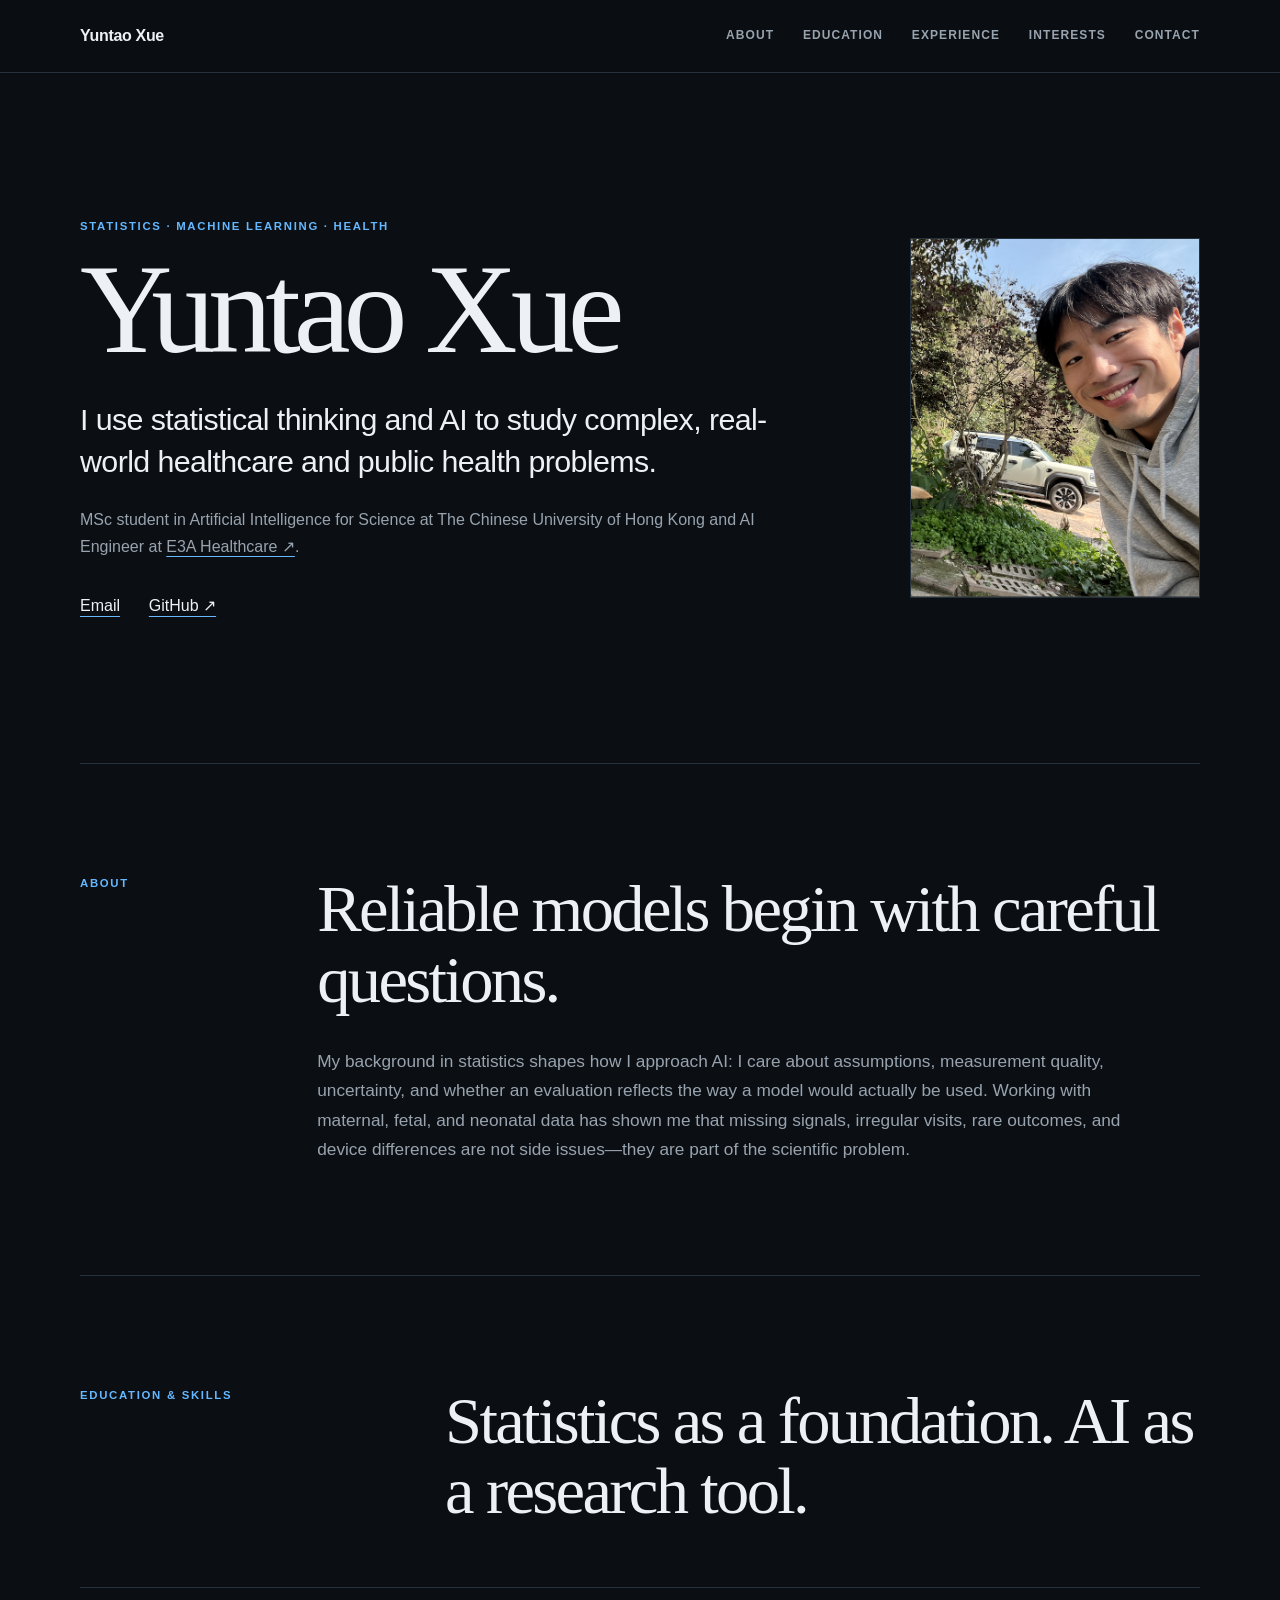
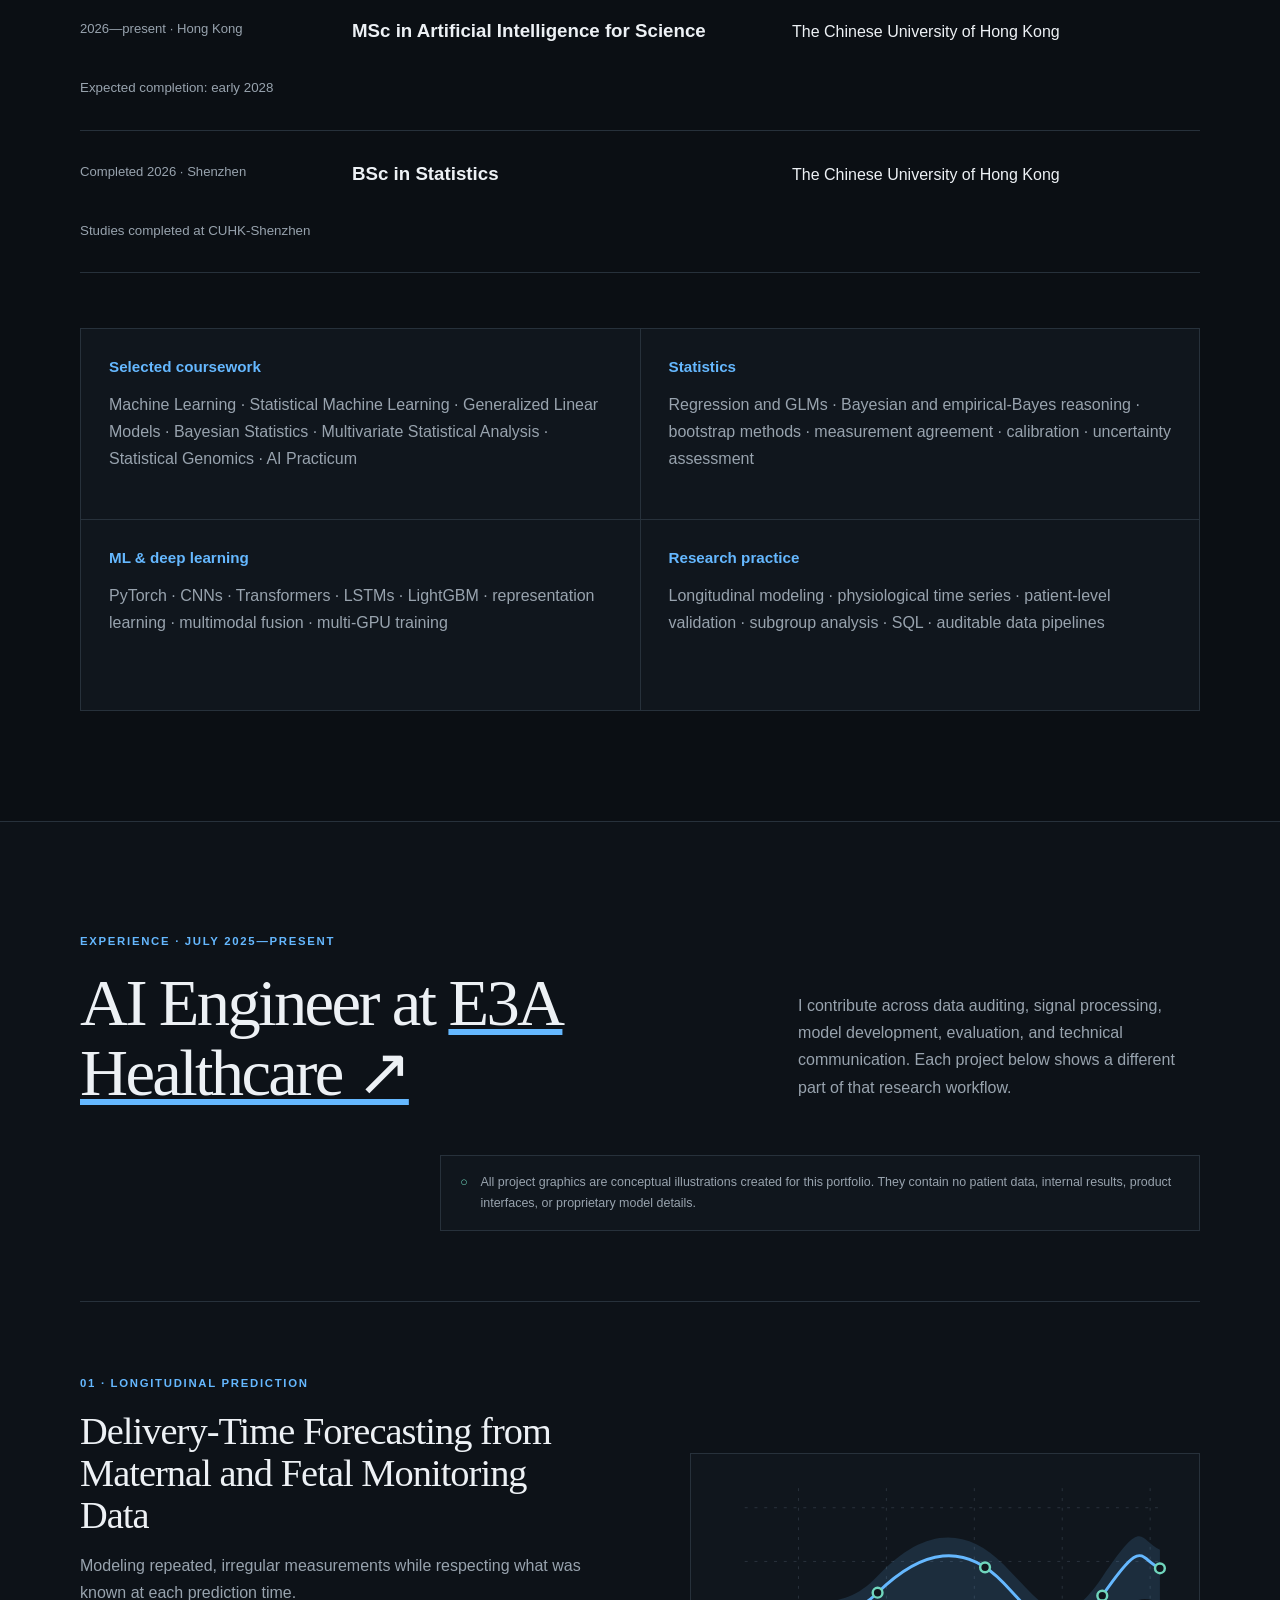
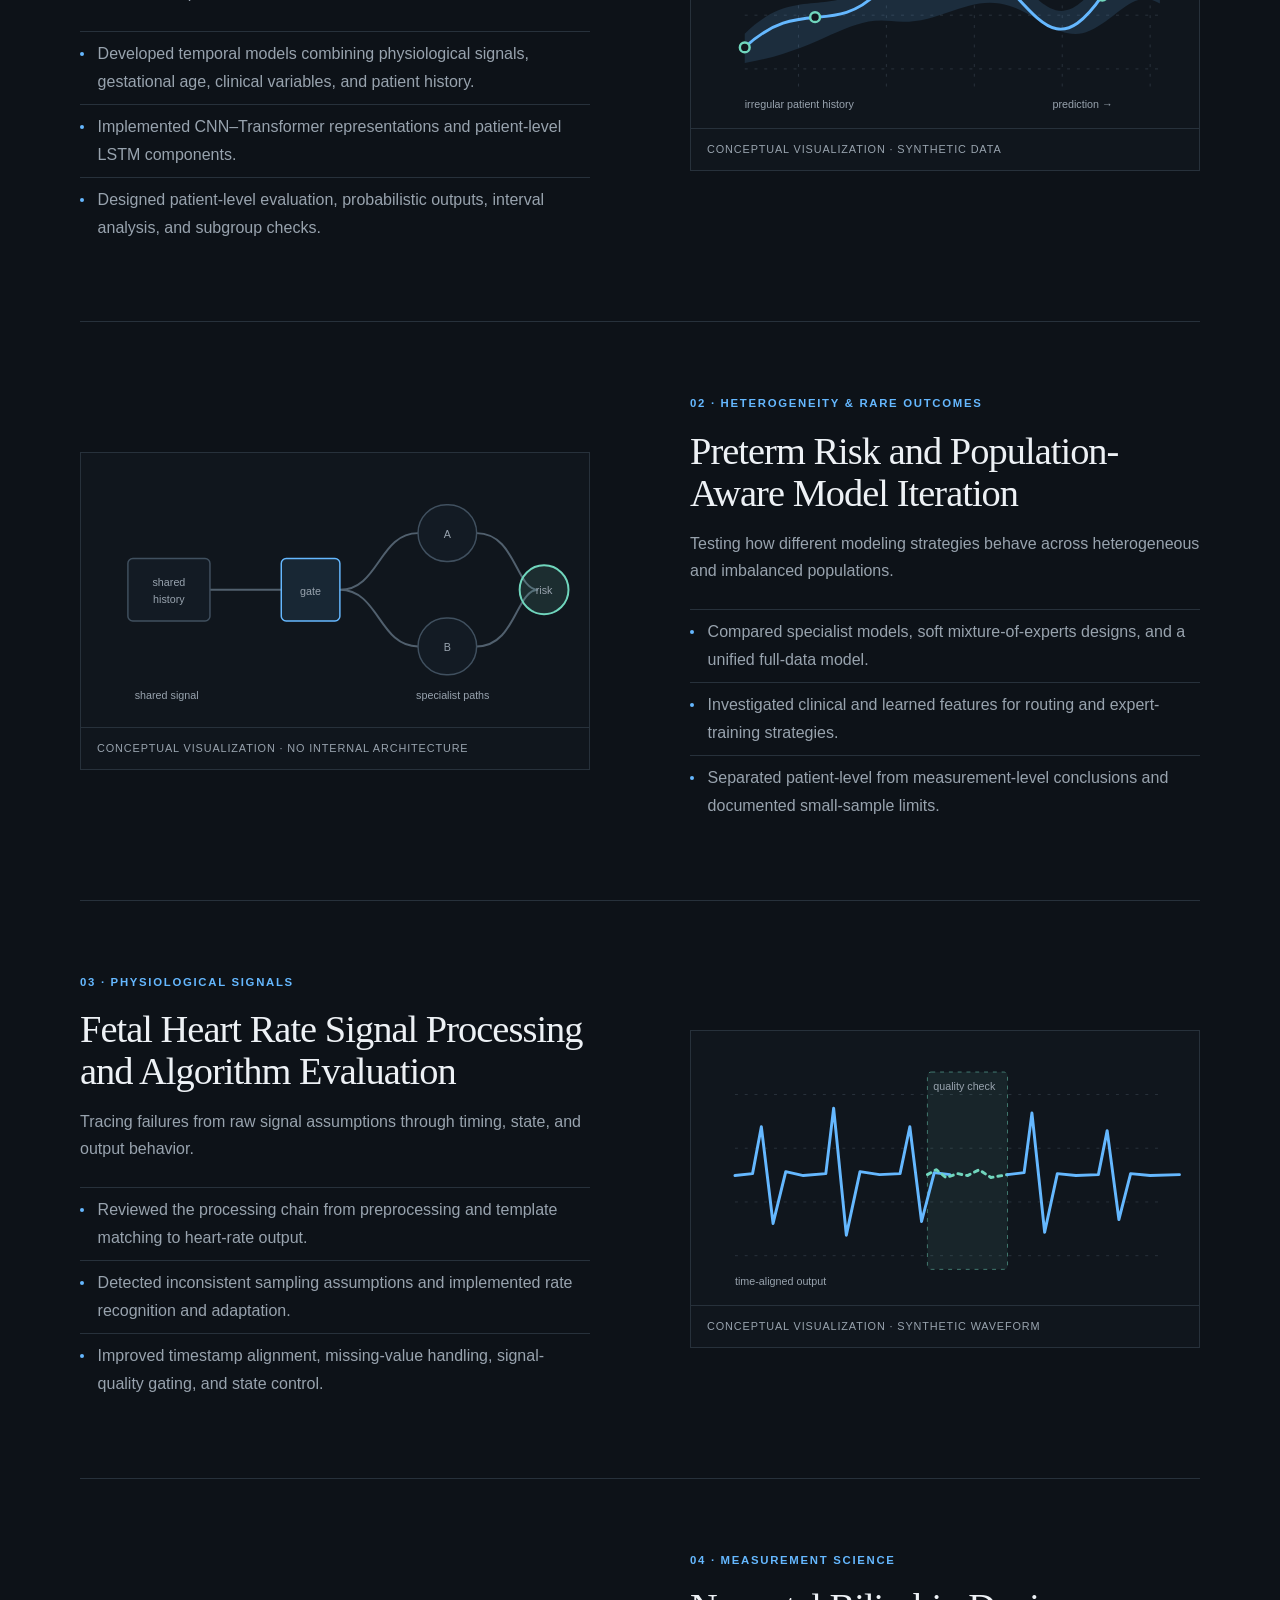
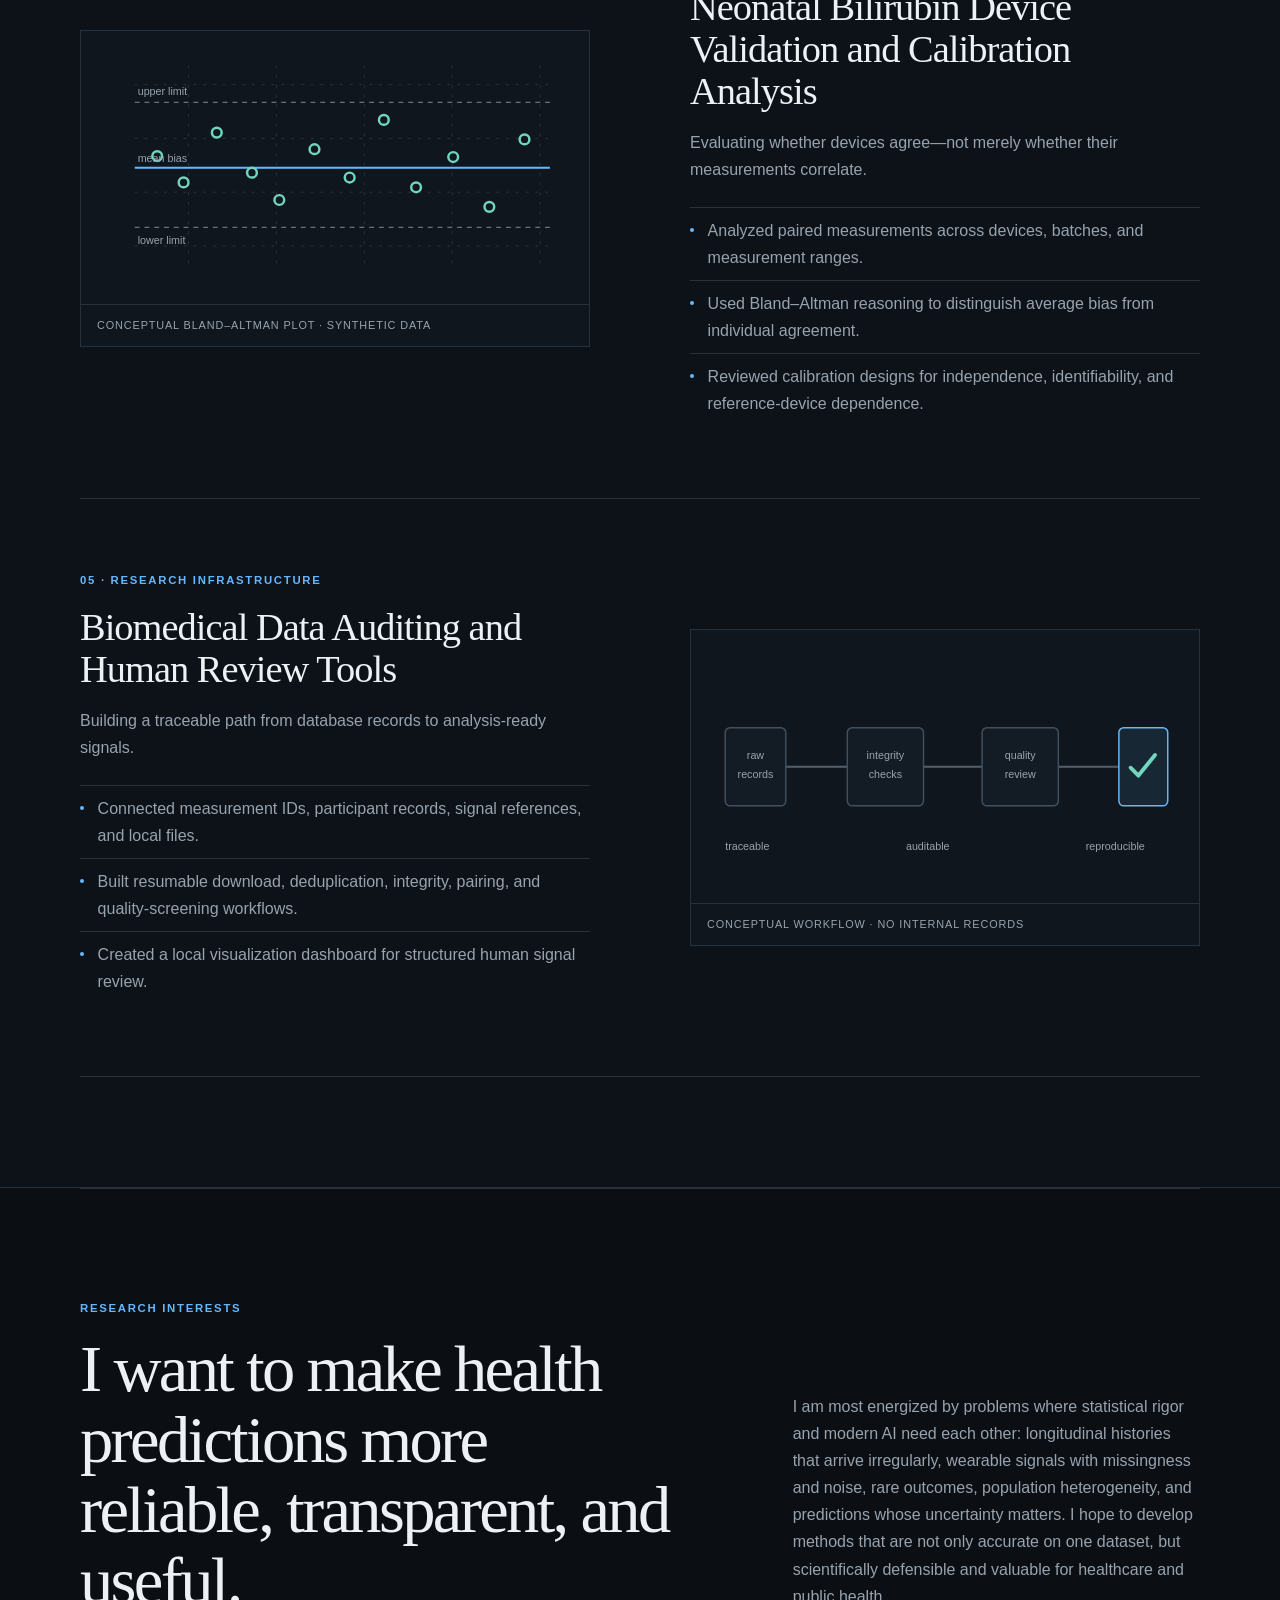
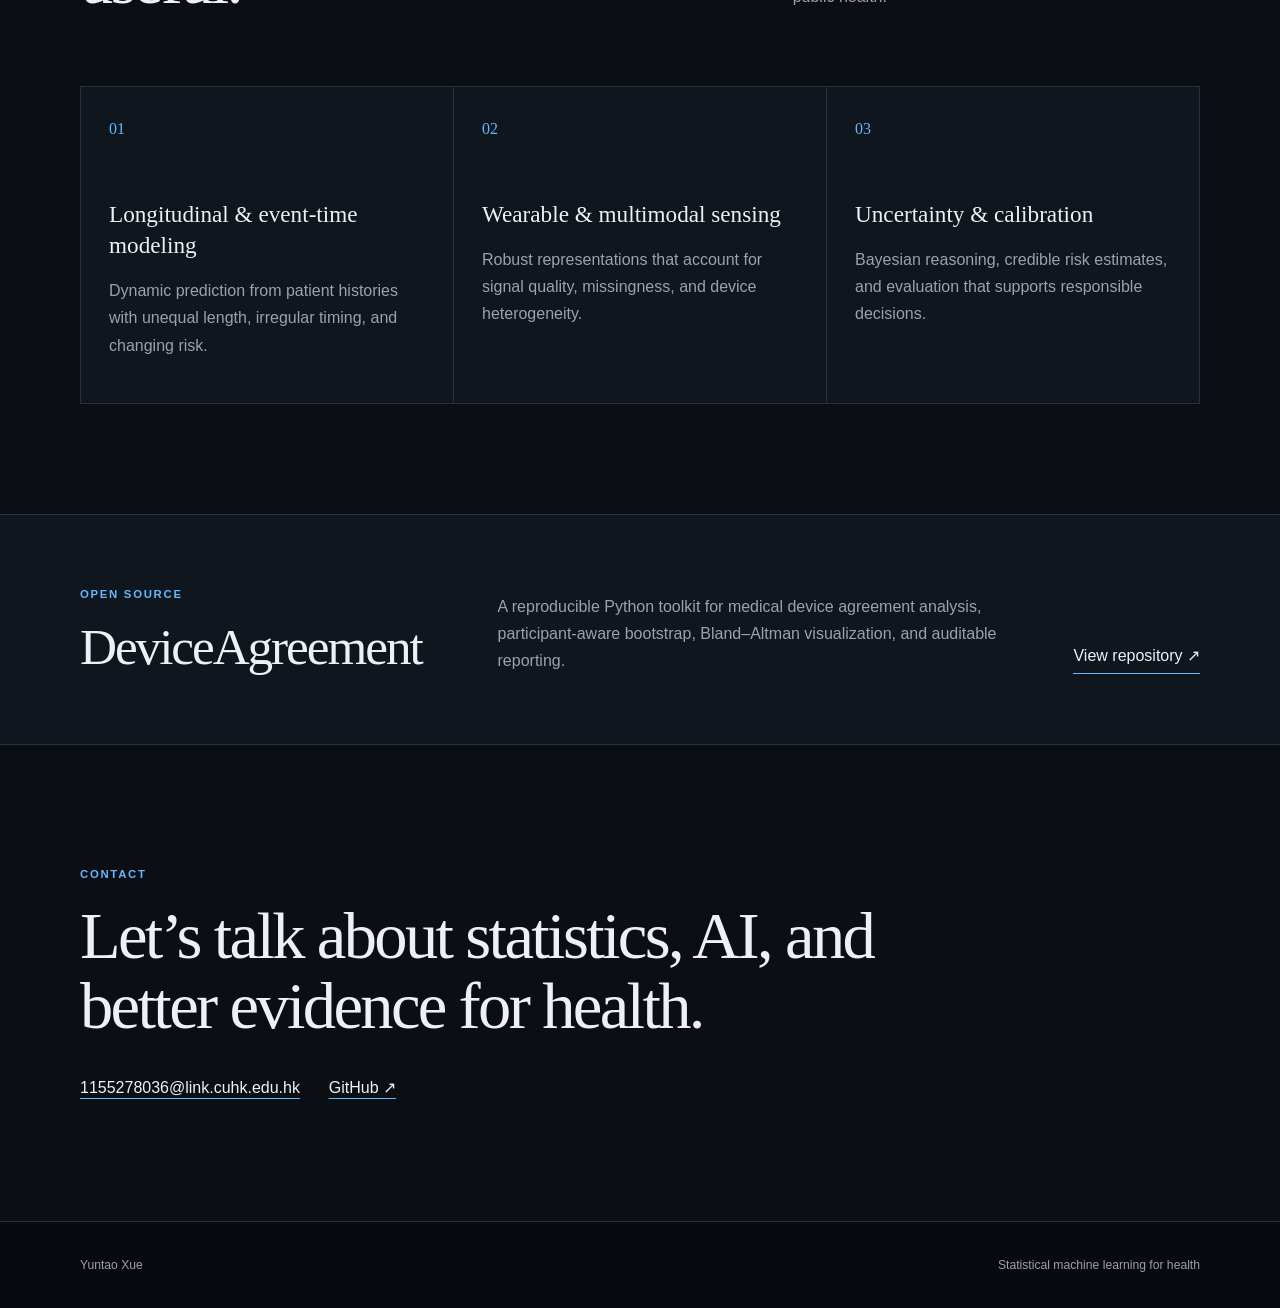
==== index.html @ b82b99d1 "Revert "Improve project visual clarity and detail" This reverts commit f100e486cd013fe55be2895d7dbd5" ====
<!doctype html>
<html lang="en">
  <head>
    <meta charset="utf-8" />
    <meta name="viewport" content="width=device-width, initial-scale=1" />
    <meta name="description" content="Yuntao Xue — statistical machine learning, AI, and real-world health data research." />
    <meta name="theme-color" content="#0b0f14" />
    <meta property="og:title" content="Yuntao Xue | Statistics, AI & Health" />
    <meta property="og:description" content="Statistical machine learning for longitudinal, wearable, and multimodal health data." />
    <title>Yuntao Xue | Statistics, AI & Health</title>
    <link rel="icon" href="assets/favicon.svg" type="image/svg+xml" />
    <link rel="stylesheet" href="styles.css" />
  </head>
  <body>
    <a class="skip-link" href="#main">Skip to content</a>

    <header class="site-header">
      <div class="shell nav-wrap">
        <a class="brand" href="#top">Yuntao Xue</a>
        <button class="menu-button" type="button" aria-expanded="false" aria-controls="nav-links">Menu</button>
        <nav id="nav-links" aria-label="Main navigation">
          <a href="#about">About</a>
          <a href="#education">Education</a>
          <a href="#experience">Experience</a>
          <a href="#research">Interests</a>
          <a href="#contact">Contact</a>
        </nav>
      </div>
    </header>

    <main id="main">
      <section class="shell hero" id="top">
        <div class="hero-copy">
          <p class="eyebrow">Statistics · Machine Learning · Health</p>
          <h1>Yuntao Xue</h1>
          <p class="lead">I use statistical thinking and AI to study complex, real-world healthcare and public health problems.</p>
          <p class="muted">
            MSc student in Artificial Intelligence for Science at The Chinese University of Hong Kong and AI Engineer at
            <a class="text-link" href="https://e3ahealth.com/" target="_blank" rel="noreferrer">E3A Healthcare ↗</a>.
          </p>
          <div class="hero-links">
            <a href="mailto:1155278036@link.cuhk.edu.hk">Email</a>
            <a href="https://github.com/yuntaoxue2026" target="_blank" rel="noreferrer">GitHub ↗</a>
          </div>
        </div>
        <figure class="portrait">
          <img src="assets/yuntao-xue.png" alt="Portrait of Yuntao Xue" />
        </figure>
      </section>

      <section class="shell section about" id="about">
        <p class="section-label">About</p>
        <div class="wide-copy">
          <h2>Reliable models begin with careful questions.</h2>
          <p>
            My background in statistics shapes how I approach AI: I care about assumptions, measurement quality, uncertainty, and whether an evaluation reflects the way a model would actually be used. Working with maternal, fetal, and neonatal data has shown me that missing signals, irregular visits, rare outcomes, and device differences are not side issues—they are part of the scientific problem.
          </p>
        </div>
      </section>

      <section class="shell section" id="education">
        <div class="section-head">
          <p class="section-label">Education & skills</p>
          <h2>Statistics as a foundation. AI as a research tool.</h2>
        </div>

        <div class="education-list">
          <article>
            <p class="meta">2026—present · Hong Kong</p>
            <h3>MSc in Artificial Intelligence for Science</h3>
            <p>The Chinese University of Hong Kong</p>
            <small>Expected completion: early 2028</small>
          </article>
          <article>
            <p class="meta">Completed 2026 · Shenzhen</p>
            <h3>BSc in Statistics</h3>
            <p>The Chinese University of Hong Kong</p>
            <small>Studies completed at CUHK-Shenzhen</small>
          </article>
        </div>

        <div class="knowledge-grid">
          <article>
            <h3>Selected coursework</h3>
            <p>Machine Learning · Statistical Machine Learning · Generalized Linear Models · Bayesian Statistics · Multivariate Statistical Analysis · Statistical Genomics · AI Practicum</p>
          </article>
          <article>
            <h3>Statistics</h3>
            <p>Regression and GLMs · Bayesian and empirical-Bayes reasoning · bootstrap methods · measurement agreement · calibration · uncertainty assessment</p>
          </article>
          <article>
            <h3>ML & deep learning</h3>
            <p>PyTorch · CNNs · Transformers · LSTMs · LightGBM · representation learning · multimodal fusion · multi-GPU training</p>
          </article>
          <article>
            <h3>Research practice</h3>
            <p>Longitudinal modeling · physiological time series · patient-level validation · subgroup analysis · SQL · auditable data pipelines</p>
          </article>
        </div>
      </section>

      <section class="experience-band" id="experience">
        <div class="shell section">
          <div class="experience-heading">
            <div>
              <p class="section-label">Experience · July 2025—present</p>
              <h2>AI Engineer at <a class="text-link" href="https://e3ahealth.com/" target="_blank" rel="noreferrer">E3A Healthcare ↗</a></h2>
            </div>
            <p>
              I contribute across data auditing, signal processing, model development, evaluation, and technical communication. Each project below shows a different part of that research workflow.
            </p>
          </div>

          <div class="privacy-note">
            <span aria-hidden="true">○</span>
            <p>All project graphics are conceptual illustrations created for this portfolio. They contain no patient data, internal results, product interfaces, or proprietary model details.</p>
          </div>

          <div class="project-list">
            <article class="project">
              <div class="project-copy">
                <p class="project-number">01 · Longitudinal prediction</p>
                <h3>Delivery-Time Forecasting from Maternal and Fetal Monitoring Data</h3>
                <p>Modeling repeated, irregular measurements while respecting what was known at each prediction time.</p>
                <ul>
                  <li>Developed temporal models combining physiological signals, gestational age, clinical variables, and patient history.</li>
                  <li>Implemented CNN–Transformer representations and patient-level LSTM components.</li>
                  <li>Designed patient-level evaluation, probabilistic outputs, interval analysis, and subgroup checks.</li>
                </ul>
              </div>
              <figure class="visual-card">
                <svg viewBox="0 0 520 280" role="img" aria-labelledby="v1-title v1-desc">
                  <title id="v1-title">Conceptual longitudinal prediction</title>
                  <desc id="v1-desc">Irregular observations, a fitted trajectory, and a widening uncertainty band.</desc>
                  <g class="grid"><path d="M55 55H480M55 110H480M55 165H480M55 220H480"/><path d="M110 35V240M200 35V240M290 35V240M380 35V240M470 35V240"/></g>
                  <path class="area" d="M55 184C110 130 145 174 191 125S280 73 320 113 378 190 421 126 458 88 480 98V153C452 137 439 167 408 181S353 159 316 153 250 177 205 171 135 200 55 214Z"/>
                  <path class="line" d="M55 198C110 146 145 187 191 142S280 90 320 132 378 207 421 145 458 107 480 117"/>
                  <g class="dots"><circle cx="55" cy="198" r="5"/><circle cx="127" cy="167" r="5"/><circle cx="191" cy="142" r="5"/><circle cx="301" cy="116" r="5"/><circle cx="421" cy="145" r="5"/><circle cx="480" cy="117" r="5"/></g>
                  <text x="55" y="260">irregular patient history</text><text x="370" y="260">prediction →</text>
                </svg>
                <figcaption>Conceptual visualization · synthetic data</figcaption>
              </figure>
            </article>

            <article class="project">
              <div class="project-copy">
                <p class="project-number">02 · Heterogeneity & rare outcomes</p>
                <h3>Preterm Risk and Population-Aware Model Iteration</h3>
                <p>Testing how different modeling strategies behave across heterogeneous and imbalanced populations.</p>
                <ul>
                  <li>Compared specialist models, soft mixture-of-experts designs, and a unified full-data model.</li>
                  <li>Investigated clinical and learned features for routing and expert-training strategies.</li>
                  <li>Separated patient-level from measurement-level conclusions and documented small-sample limits.</li>
                </ul>
              </div>
              <figure class="visual-card">
                <svg viewBox="0 0 520 280" role="img" aria-labelledby="v2-title v2-desc">
                  <title id="v2-title">Conceptual population-aware model</title>
                  <desc id="v2-desc">A shared representation routes information to two specialist pathways before producing a calibrated risk.</desc>
                  <g class="node-lines"><path d="M132 140H205M265 140C305 140 305 82 345 82M265 140C305 140 305 198 345 198M405 82C445 82 445 140 468 140M405 198C445 198 445 140 468 140"/></g>
                  <rect class="node" x="48" y="108" width="84" height="64" rx="5"/><text x="90" y="136" text-anchor="middle">shared</text><text x="90" y="154" text-anchor="middle">history</text>
                  <rect class="node accent-node" x="205" y="108" width="60" height="64" rx="5"/><text x="235" y="145" text-anchor="middle">gate</text>
                  <rect class="node" x="345" y="53" width="60" height="58" rx="29"/><text x="375" y="87" text-anchor="middle">A</text>
                  <rect class="node" x="345" y="169" width="60" height="58" rx="29"/><text x="375" y="203" text-anchor="middle">B</text>
                  <circle class="result" cx="474" cy="140" r="25"/><text x="474" y="144" text-anchor="middle">risk</text>
                  <text x="55" y="252">shared signal</text><text x="343" y="252">specialist paths</text>
                </svg>
                <figcaption>Conceptual visualization · no internal architecture</figcaption>
              </figure>
            </article>

            <article class="project">
              <div class="project-copy">
                <p class="project-number">03 · Physiological signals</p>
                <h3>Fetal Heart Rate Signal Processing and Algorithm Evaluation</h3>
                <p>Tracing failures from raw signal assumptions through timing, state, and output behavior.</p>
                <ul>
                  <li>Reviewed the processing chain from preprocessing and template matching to heart-rate output.</li>
                  <li>Detected inconsistent sampling assumptions and implemented rate recognition and adaptation.</li>
                  <li>Improved timestamp alignment, missing-value handling, signal-quality gating, and state control.</li>
                </ul>
              </div>
              <figure class="visual-card">
                <svg viewBox="0 0 520 280" role="img" aria-labelledby="v3-title v3-desc">
                  <title id="v3-title">Conceptual physiological signal quality review</title>
                  <desc id="v3-desc">A continuous physiological waveform includes a low-quality interval and a time-aligned recovery.</desc>
                  <g class="grid"><path d="M45 65H480M45 120H480M45 175H480M45 230H480"/></g>
                  <rect class="quality-zone" x="242" y="42" width="82" height="202" rx="4"/>
                  <path class="signal" d="M45 148l18-2 9-48 12 99 13-53 18 4 23-2 8-67 13 130 14-65 20 3 21-1 10-48 12 97 13-50 16 2"/>
                  <path class="signal muted-signal" d="M242 147l9-5 10 8 12-4 10 2 12-6 12 8 17-3"/>
                  <path class="signal" d="M324 147l17-2 8-61 13 122 13-60 19 2 23-1 9-45 12 91 12-47 20 2 30-1"/>
                  <text x="45" y="260">time-aligned output</text><text x="248" y="60">quality check</text>
                </svg>
                <figcaption>Conceptual visualization · synthetic waveform</figcaption>
              </figure>
            </article>

            <article class="project">
              <div class="project-copy">
                <p class="project-number">04 · Measurement science</p>
                <h3>Neonatal Bilirubin Device Validation and Calibration Analysis</h3>
                <p>Evaluating whether devices agree—not merely whether their measurements correlate.</p>
                <ul>
                  <li>Analyzed paired measurements across devices, batches, and measurement ranges.</li>
                  <li>Used Bland–Altman reasoning to distinguish average bias from individual agreement.</li>
                  <li>Reviewed calibration designs for independence, identifiability, and reference-device dependence.</li>
                </ul>
              </div>
              <figure class="visual-card">
                <svg viewBox="0 0 520 280" role="img" aria-labelledby="v4-title v4-desc">
                  <title id="v4-title">Conceptual device agreement analysis</title>
                  <desc id="v4-desc">Synthetic paired differences are plotted around an average bias and limits of agreement.</desc>
                  <g class="grid"><path d="M55 55H480M55 110H480M55 165H480M55 220H480"/><path d="M110 35V240M200 35V240M290 35V240M380 35V240M470 35V240"/></g>
                  <path class="limit" d="M55 73H480M55 201H480"/><path class="mean" d="M55 140H480"/>
                  <g class="scatter"><circle cx="78" cy="128" r="5"/><circle cx="105" cy="155" r="5"/><circle cx="139" cy="104" r="5"/><circle cx="175" cy="145" r="5"/><circle cx="203" cy="173" r="5"/><circle cx="239" cy="121" r="5"/><circle cx="275" cy="150" r="5"/><circle cx="310" cy="91" r="5"/><circle cx="343" cy="160" r="5"/><circle cx="381" cy="129" r="5"/><circle cx="418" cy="180" r="5"/><circle cx="454" cy="111" r="5"/></g>
                  <text x="58" y="66">upper limit</text><text x="58" y="134">mean bias</text><text x="58" y="218">lower limit</text>
                </svg>
                <figcaption>Conceptual Bland–Altman plot · synthetic data</figcaption>
              </figure>
            </article>

            <article class="project">
              <div class="project-copy">
                <p class="project-number">05 · Research infrastructure</p>
                <h3>Biomedical Data Auditing and Human Review Tools</h3>
                <p>Building a traceable path from database records to analysis-ready signals.</p>
                <ul>
                  <li>Connected measurement IDs, participant records, signal references, and local files.</li>
                  <li>Built resumable download, deduplication, integrity, pairing, and quality-screening workflows.</li>
                  <li>Created a local visualization dashboard for structured human signal review.</li>
                </ul>
              </div>
              <figure class="visual-card">
                <svg viewBox="0 0 520 280" role="img" aria-labelledby="v5-title v5-desc">
                  <title id="v5-title">Conceptual reproducible data pipeline</title>
                  <desc id="v5-desc">A sequence connects source records to integrity checks, signal quality review, and a curated research dataset.</desc>
                  <g class="pipeline-line"><path d="M96 140H160M238 140H298M376 140H438"/></g>
                  <rect class="pipe-node" x="35" y="100" width="62" height="80" rx="5"/><text x="66" y="132" text-anchor="middle">raw</text><text x="66" y="151" text-anchor="middle">records</text>
                  <rect class="pipe-node" x="160" y="100" width="78" height="80" rx="5"/><text x="199" y="132" text-anchor="middle">integrity</text><text x="199" y="151" text-anchor="middle">checks</text>
                  <rect class="pipe-node" x="298" y="100" width="78" height="80" rx="5"/><text x="337" y="132" text-anchor="middle">quality</text><text x="337" y="151" text-anchor="middle">review</text>
                  <rect class="pipe-node accent-node" x="438" y="100" width="50" height="80" rx="5"/><path class="check" d="m450 141 8 8 17-21"/>
                  <text x="35" y="225">traceable</text><text x="220" y="225">auditable</text><text x="404" y="225">reproducible</text>
                </svg>
                <figcaption>Conceptual workflow · no internal records</figcaption>
              </figure>
            </article>
          </div>
        </div>
      </section>

      <section class="shell section research" id="research">
        <p class="section-label">Research interests</p>
        <div class="research-intro">
          <h2>I want to make health predictions more reliable, transparent, and useful.</h2>
          <p>
            I am most energized by problems where statistical rigor and modern AI need each other: longitudinal histories that arrive irregularly, wearable signals with missingness and noise, rare outcomes, population heterogeneity, and predictions whose uncertainty matters. I hope to develop methods that are not only accurate on one dataset, but scientifically defensible and valuable for healthcare and public health.
          </p>
        </div>
        <div class="interest-grid">
          <article><span>01</span><h3>Longitudinal & event-time modeling</h3><p>Dynamic prediction from patient histories with unequal length, irregular timing, and changing risk.</p></article>
          <article><span>02</span><h3>Wearable & multimodal sensing</h3><p>Robust representations that account for signal quality, missingness, and device heterogeneity.</p></article>
          <article><span>03</span><h3>Uncertainty & calibration</h3><p>Bayesian reasoning, credible risk estimates, and evaluation that supports responsible decisions.</p></article>
        </div>
      </section>

      <section class="open-source-band">
        <div class="shell open-source">
          <div>
            <p class="section-label">Open source</p>
            <h2>DeviceAgreement</h2>
          </div>
          <p>A reproducible Python toolkit for medical device agreement analysis, participant-aware bootstrap, Bland–Altman visualization, and auditable reporting.</p>
          <a href="https://github.com/yuntaoxue2026/Device-Agreement" target="_blank" rel="noreferrer">View repository ↗</a>
        </div>
      </section>

      <section class="shell contact" id="contact">
        <p class="section-label">Contact</p>
        <h2>Let’s talk about statistics, AI, and better evidence for health.</h2>
        <div class="contact-links">
          <a href="mailto:1155278036@link.cuhk.edu.hk">1155278036@link.cuhk.edu.hk</a>
          <a href="https://github.com/yuntaoxue2026" target="_blank" rel="noreferrer">GitHub ↗</a>
        </div>
      </section>
    </main>

    <footer class="site-footer">
      <div class="shell"><span>Yuntao Xue</span><span>Statistical machine learning for health</span></div>
    </footer>
    <script src="script.js"></script>
  </body>
</html>
---- styles.css ----
:root {
  --bg: #0b0f14;
  --surface: #10161d;
  --surface-2: #141b23;
  --text: #edf1f5;
  --muted: #98a3ae;
  --line: #27313b;
  --accent: #65b8ff;
  --accent-2: #70d6bd;
  --shell: 1120px;
  --sans: Inter, ui-sans-serif, -apple-system, BlinkMacSystemFont, "Segoe UI", sans-serif;
  --serif: Georgia, "Times New Roman", serif;
}

* { box-sizing: border-box; }
html { scroll-behavior: smooth; scroll-padding-top: 78px; }
body { margin: 0; color: var(--text); background: var(--bg); font-family: var(--sans); font-size: 16px; line-height: 1.7; }
::selection { color: var(--bg); background: var(--accent); }
a { color: inherit; }
.shell { width: min(var(--shell), calc(100% - 48px)); margin-inline: auto; }
.skip-link { position: fixed; top: -5rem; left: 1rem; z-index: 100; padding: .65rem 1rem; color: var(--bg); background: var(--text); }
.skip-link:focus { top: 1rem; }

.site-header { position: sticky; top: 0; z-index: 20; background: rgba(11, 15, 20, .92); border-bottom: 1px solid var(--line); backdrop-filter: blur(12px); }
.nav-wrap { min-height: 72px; display: flex; align-items: center; justify-content: space-between; gap: 2rem; }
.brand { font-weight: 750; text-decoration: none; letter-spacing: -.02em; }
nav { display: flex; align-items: center; gap: 1.8rem; }
nav a { color: var(--muted); border-bottom: 1px solid transparent; font-size: .75rem; font-weight: 700; text-decoration: none; text-transform: uppercase; letter-spacing: .09em; }
nav a:hover, nav a.active { color: var(--text); border-color: var(--accent); }
.menu-button { display: none; padding: .4rem .7rem; color: var(--text); background: transparent; border: 1px solid var(--line); font: inherit; font-size: .78rem; }

.hero { min-height: 690px; display: grid; grid-template-columns: 1fr 290px; gap: clamp(60px, 11vw, 150px); align-items: center; padding-block: 110px; }
.eyebrow, .section-label, .project-number { margin: 0 0 1rem; color: var(--accent); font-size: .71rem; font-weight: 750; text-transform: uppercase; letter-spacing: .15em; }
h1, h2, h3, p { overflow-wrap: break-word; }
h1 { margin: 0; font-family: var(--serif); font-size: clamp(4.5rem, 10vw, 8.5rem); font-weight: 400; line-height: .9; letter-spacing: -.055em; }
h2 { margin: 0; font-family: var(--serif); font-size: clamp(2.5rem, 5.2vw, 4.7rem); font-weight: 400; line-height: 1.06; letter-spacing: -.04em; }
h3 { margin: 0; line-height: 1.35; }
.lead { max-width: 750px; margin: 2rem 0 0; font-size: clamp(1.35rem, 2.6vw, 1.9rem); line-height: 1.38; letter-spacing: -.02em; }
.muted { max-width: 720px; margin: 1.4rem 0 0; color: var(--muted); }
.text-link { text-decoration-color: var(--accent); text-underline-offset: 4px; }
.text-link:hover { color: var(--accent); }
.hero-links, .contact-links { display: flex; flex-wrap: wrap; gap: 1rem 1.8rem; margin-top: 2rem; }
.hero-links a, .contact-links a { text-underline-offset: 5px; text-decoration-color: var(--accent); }
.hero-links a:hover, .contact-links a:hover { color: var(--accent); }
.portrait { width: 290px; height: 360px; margin: 0; border: 1px solid var(--line); overflow: hidden; }
.portrait img { width: 100%; height: 100%; display: block; object-fit: cover; object-position: 62% 42%; filter: saturate(.78) contrast(1.05); }

.section { padding-block: 110px; border-top: 1px solid var(--line); }
.about { display: grid; grid-template-columns: .3fr 1.4fr; gap: 3rem; }
.wide-copy p { max-width: 820px; margin: 2rem 0 0; color: var(--muted); font-size: 1.08rem; }
.section-head { display: grid; grid-template-columns: .42fr 1fr; gap: 3rem; align-items: start; margin-bottom: 60px; }
.education-list { border-top: 1px solid var(--line); }
.education-list article { display: grid; grid-template-columns: 240px 1fr 1fr; gap: 2rem; padding-block: 30px; border-bottom: 1px solid var(--line); }
.education-list .meta { color: var(--muted); font-size: .82rem; }
.education-list p { margin: 0; }
.education-list small { color: var(--muted); }
.knowledge-grid { display: grid; grid-template-columns: repeat(2, 1fr); gap: 1px; margin-top: 55px; background: var(--line); border: 1px solid var(--line); }
.knowledge-grid article { min-height: 190px; padding: 28px; background: var(--surface); }
.knowledge-grid h3 { color: var(--accent); font-size: .95rem; }
.knowledge-grid p { margin: .8rem 0 0; color: var(--muted); }

.experience-band { background: #0d1218; border-top: 1px solid var(--line); border-bottom: 1px solid var(--line); }
.experience-band .section { border-top: 0; }
.experience-heading { display: grid; grid-template-columns: 1.2fr .8fr; gap: clamp(50px, 9vw, 120px); align-items: end; }
.experience-heading > p { margin: 0 0 .5rem; color: var(--muted); }
.privacy-note { display: flex; gap: .8rem; align-items: flex-start; max-width: 760px; margin: 46px 0 0 auto; padding: 1rem 1.2rem; color: var(--muted); background: var(--surface); border: 1px solid var(--line); font-size: .78rem; }
.privacy-note span { color: var(--accent-2); }
.privacy-note p { margin: 0; }
.project-list { margin-top: 70px; border-top: 1px solid var(--line); }
.project { display: grid; grid-template-columns: 1fr 1fr; gap: clamp(50px, 8vw, 100px); align-items: center; padding-block: 72px; border-bottom: 1px solid var(--line); }
.project:nth-child(even) .project-copy { order: 2; }
.project:nth-child(even) .visual-card { order: 1; }
.project-copy h3 { max-width: 580px; font-family: var(--serif); font-size: clamp(1.8rem, 3vw, 2.65rem); font-weight: 400; line-height: 1.1; letter-spacing: -.025em; }
.project-copy > p:not(.project-number) { margin: 1rem 0 0; color: var(--muted); }
.project-copy ul { padding: 0; margin: 1.5rem 0 0; list-style: none; }
.project-copy li { position: relative; padding: .55rem 0 .55rem 1.1rem; color: var(--muted); border-top: 1px solid var(--line); }
.project-copy li::before { content: ""; position: absolute; left: 0; top: 1.25rem; width: 4px; height: 4px; background: var(--accent); border-radius: 50%; }
.visual-card { margin: 0; background: var(--surface); border: 1px solid var(--line); }
.visual-card svg { width: 100%; height: auto; display: block; }
.visual-card figcaption { padding: .7rem 1rem; color: var(--muted); border-top: 1px solid var(--line); font-size: .68rem; text-transform: uppercase; letter-spacing: .08em; }

.visual-card text { fill: var(--muted); font-family: var(--sans); font-size: 11px; }
.grid path { fill: none; stroke: #29333d; stroke-width: 1; stroke-dasharray: 3 7; }
.area { fill: rgba(101, 184, 255, .14); }
.line, .signal { fill: none; stroke: var(--accent); stroke-width: 3; stroke-linecap: round; stroke-linejoin: round; }
.dots circle, .scatter circle { fill: var(--surface); stroke: var(--accent-2); stroke-width: 2.5; }
.node-lines path, .pipeline-line path { fill: none; stroke: #51606e; stroke-width: 2; }
.node, .pipe-node { fill: #131b24; stroke: #40505f; stroke-width: 1.5; }
.accent-node { fill: rgba(101, 184, 255, .1); stroke: var(--accent); }
.result { fill: rgba(112, 214, 189, .12); stroke: var(--accent-2); stroke-width: 2; }
.quality-zone { fill: rgba(112, 214, 189, .08); stroke: rgba(112, 214, 189, .5); stroke-dasharray: 4 5; }
.muted-signal { stroke: var(--accent-2); stroke-dasharray: 4 5; }
.limit { fill: none; stroke: #64727f; stroke-width: 1.2; stroke-dasharray: 5 5; }
.mean { fill: none; stroke: var(--accent); stroke-width: 2; }
.check { fill: none; stroke: var(--accent-2); stroke-width: 4; stroke-linecap: round; stroke-linejoin: round; }

.research-intro { display: grid; grid-template-columns: 1.1fr .75fr; gap: clamp(50px, 9vw, 120px); align-items: end; }
.research-intro > p { margin: 0 0 .4rem; color: var(--muted); }
.interest-grid { display: grid; grid-template-columns: repeat(3, 1fr); gap: 1px; margin-top: 70px; background: var(--line); border: 1px solid var(--line); }
.interest-grid article { min-height: 270px; padding: 28px; background: var(--surface); }
.interest-grid span { color: var(--accent); font-family: var(--serif); }
.interest-grid h3 { margin-top: 3.5rem; font-family: var(--serif); font-size: 1.45rem; font-weight: 400; }
.interest-grid p { color: var(--muted); }

.open-source-band { background: var(--surface); border-block: 1px solid var(--line); }
.open-source { display: grid; grid-template-columns: .7fr 1fr auto; gap: 3rem; align-items: end; padding-block: 70px; }
.open-source h2 { font-size: clamp(2.3rem, 4vw, 3.8rem); }
.open-source > p { margin: 0; color: var(--muted); }
.open-source > a { padding-bottom: .25rem; border-bottom: 1px solid var(--accent); white-space: nowrap; text-decoration: none; }
.open-source > a:hover { color: var(--accent); }
.contact { padding-block: 120px; }
.contact h2 { max-width: 930px; }
.site-footer { color: var(--muted); background: #070a0e; border-top: 1px solid var(--line); }
.site-footer .shell { min-height: 86px; display: flex; align-items: center; justify-content: space-between; gap: 1rem; font-size: .76rem; }

@media (max-width: 850px) {
  .menu-button { display: block; }
  nav { position: absolute; top: 71px; left: 0; right: 0; display: none; padding: 1rem 24px 1.4rem; background: var(--bg); border-bottom: 1px solid var(--line); }
  nav.open { display: flex; flex-direction: column; align-items: flex-start; gap: .8rem; }
  .hero { grid-template-columns: 1fr 220px; gap: 3rem; }
  .portrait { width: 220px; height: 280px; }
  .about, .section-head, .experience-heading, .research-intro, .open-source { grid-template-columns: 1fr; }
  .education-list article { grid-template-columns: 180px 1fr; }
  .education-list small { grid-column: 2; }
  .project { grid-template-columns: 1fr; gap: 2.5rem; }
  .project:nth-child(even) .project-copy, .project:nth-child(even) .visual-card { order: initial; }
  .visual-card { max-width: 620px; }
  .interest-grid { grid-template-columns: 1fr; }
  .interest-grid article { min-height: 220px; }
  .open-source { align-items: start; gap: 1.5rem; }
}

@media (max-width: 560px) {
  .shell { width: min(var(--shell), calc(100% - 32px)); }
  .hero { min-height: auto; grid-template-columns: 1fr; padding-block: 65px 80px; }
  .portrait { grid-row: 1; width: 150px; height: 180px; }
  h1 { font-size: 4rem; }
  .section { padding-block: 78px; }
  .knowledge-grid { grid-template-columns: 1fr; }
  .education-list article { grid-template-columns: 1fr; gap: .5rem; }
  .education-list small { grid-column: 1; }
  .project { padding-block: 55px; }
  .privacy-note { margin-top: 32px; }
  .contact { padding-block: 85px; }
  .site-footer .shell { padding-block: 1.2rem; flex-direction: column; align-items: flex-start; justify-content: center; }
}

@media (prefers-reduced-motion: reduce) { html { scroll-behavior: auto; } }
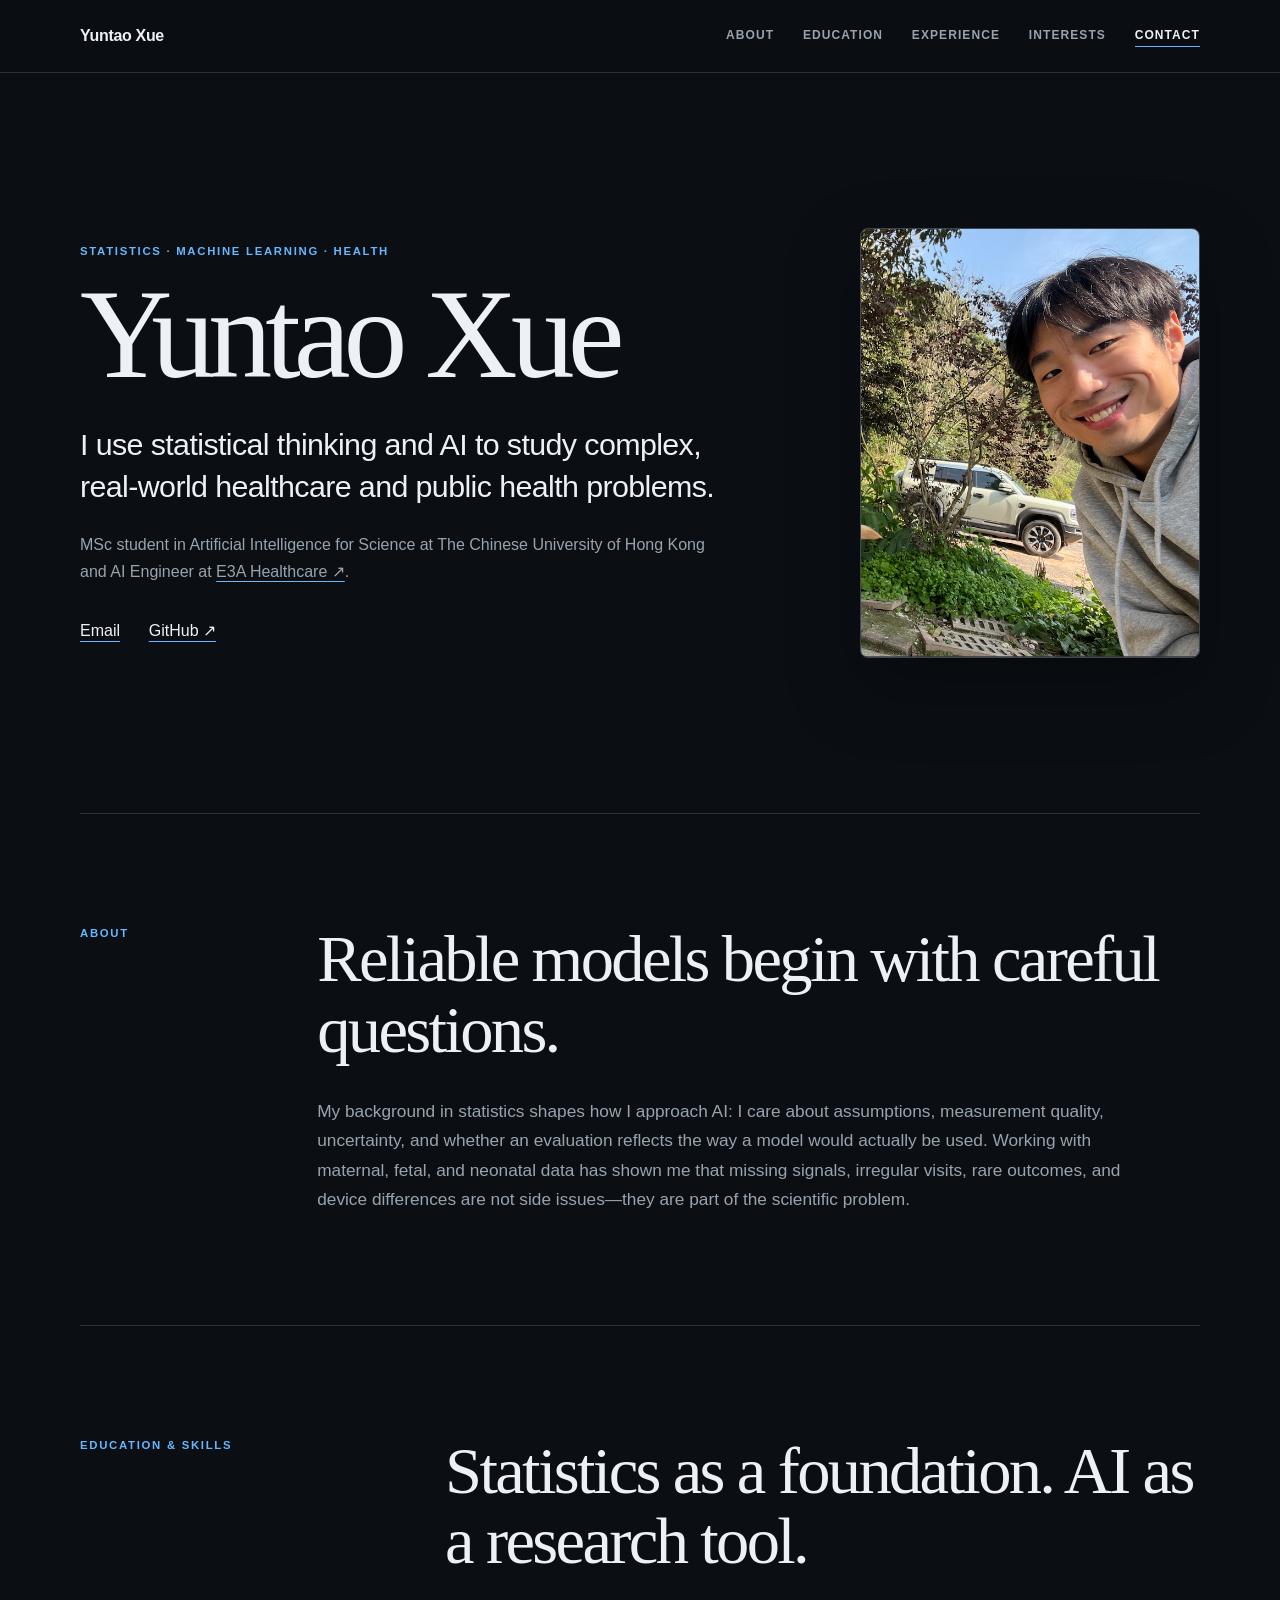
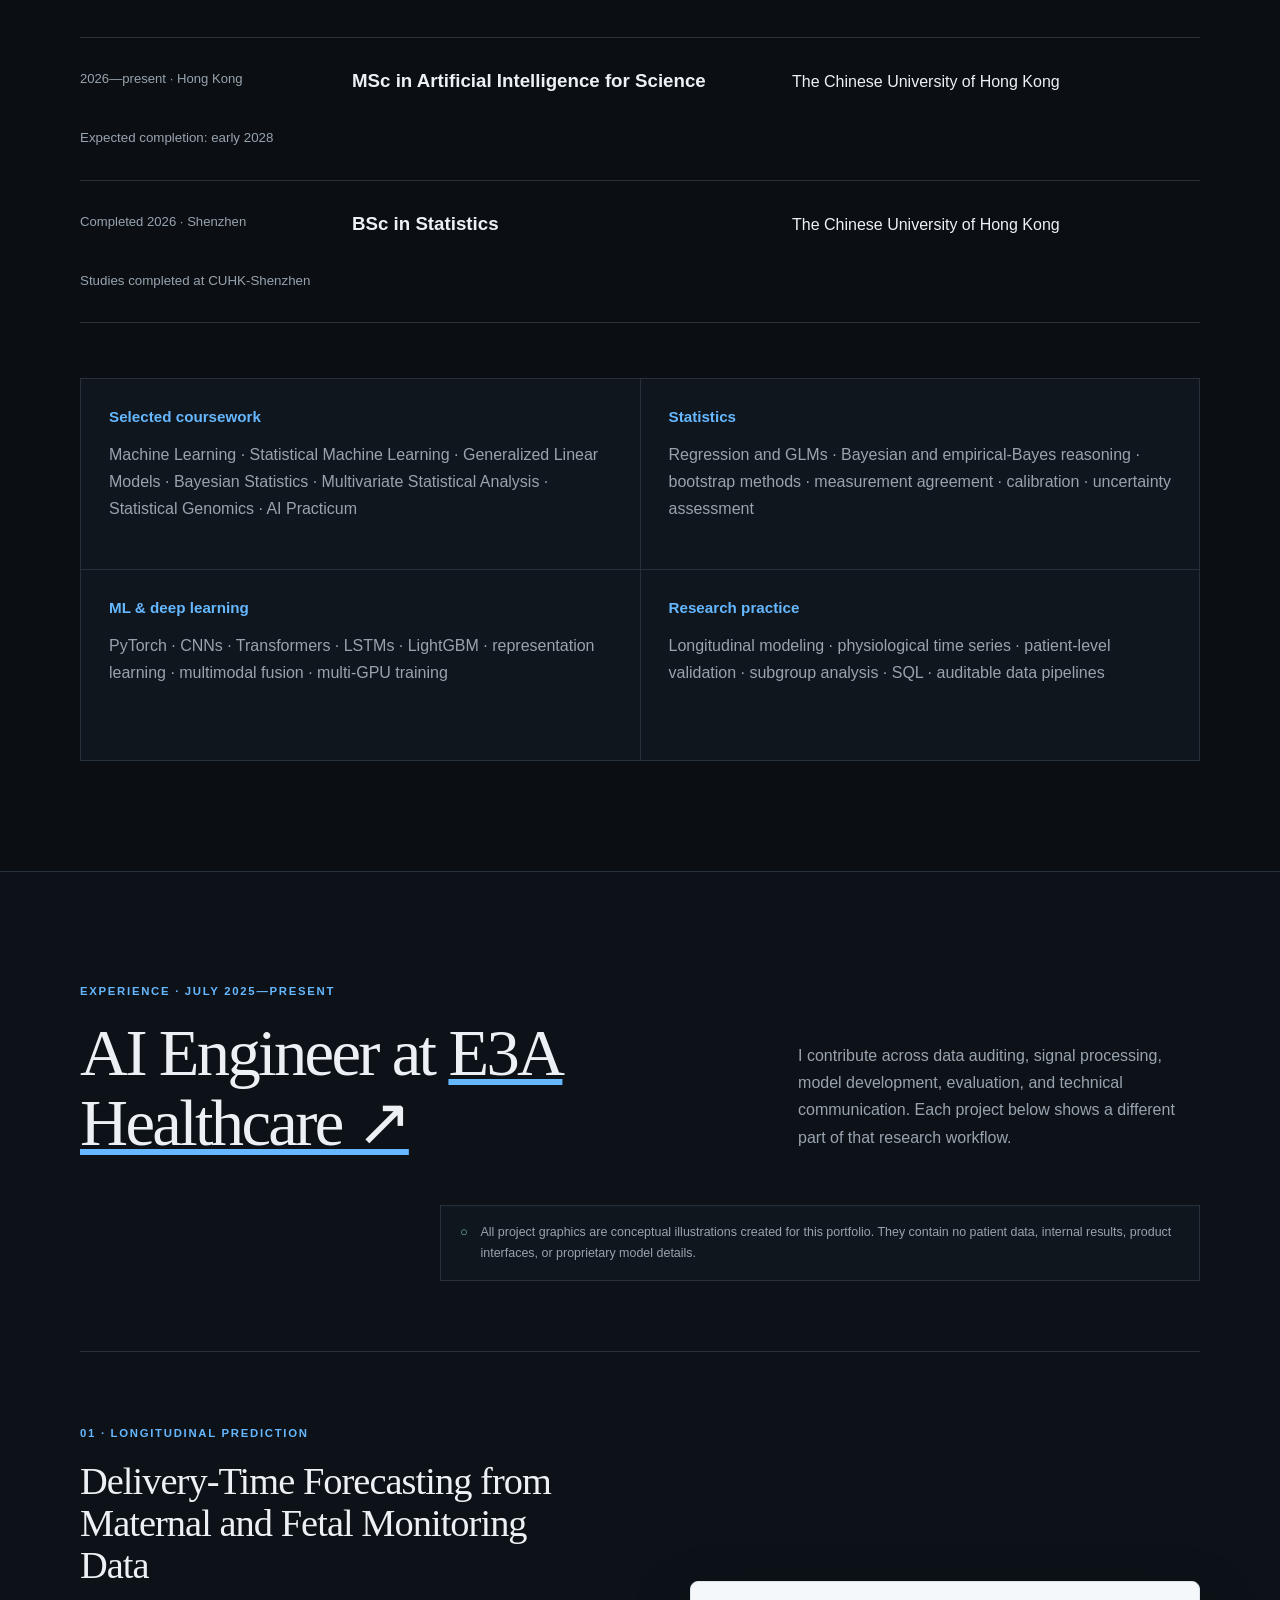
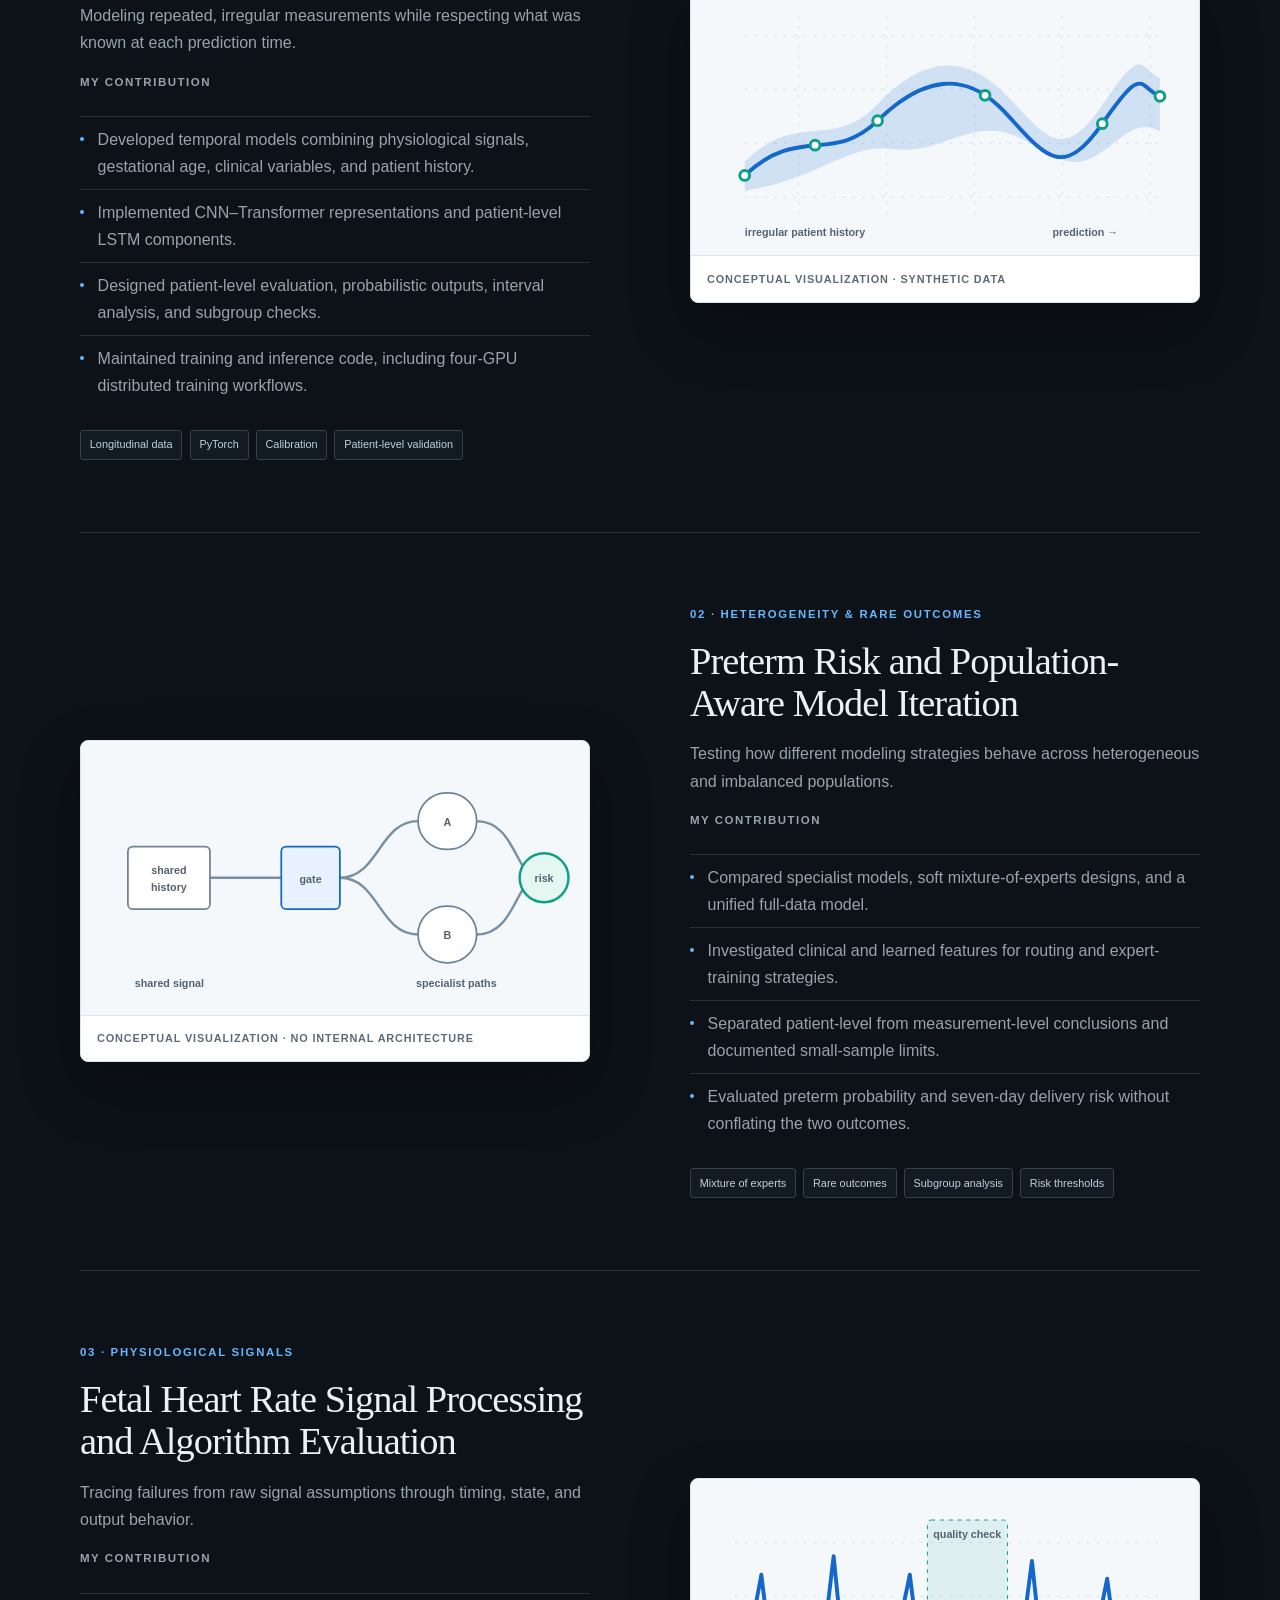
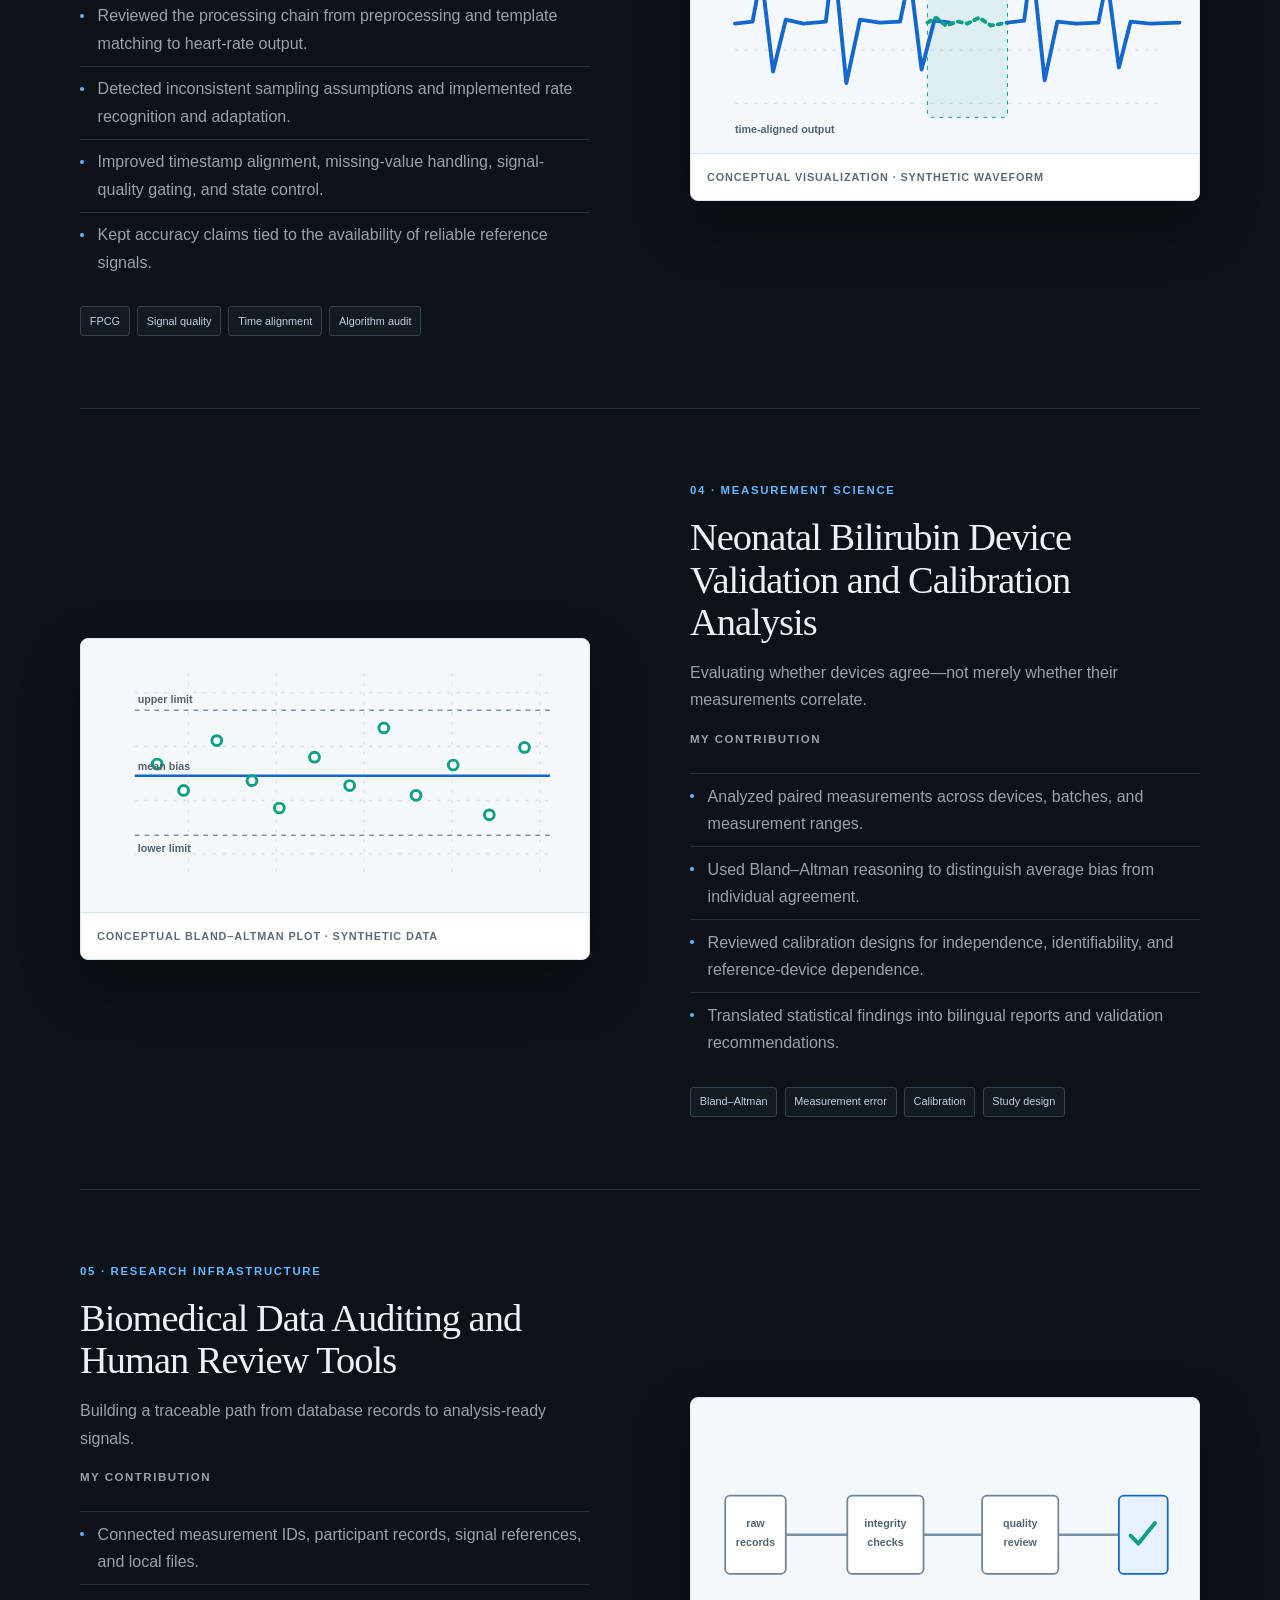
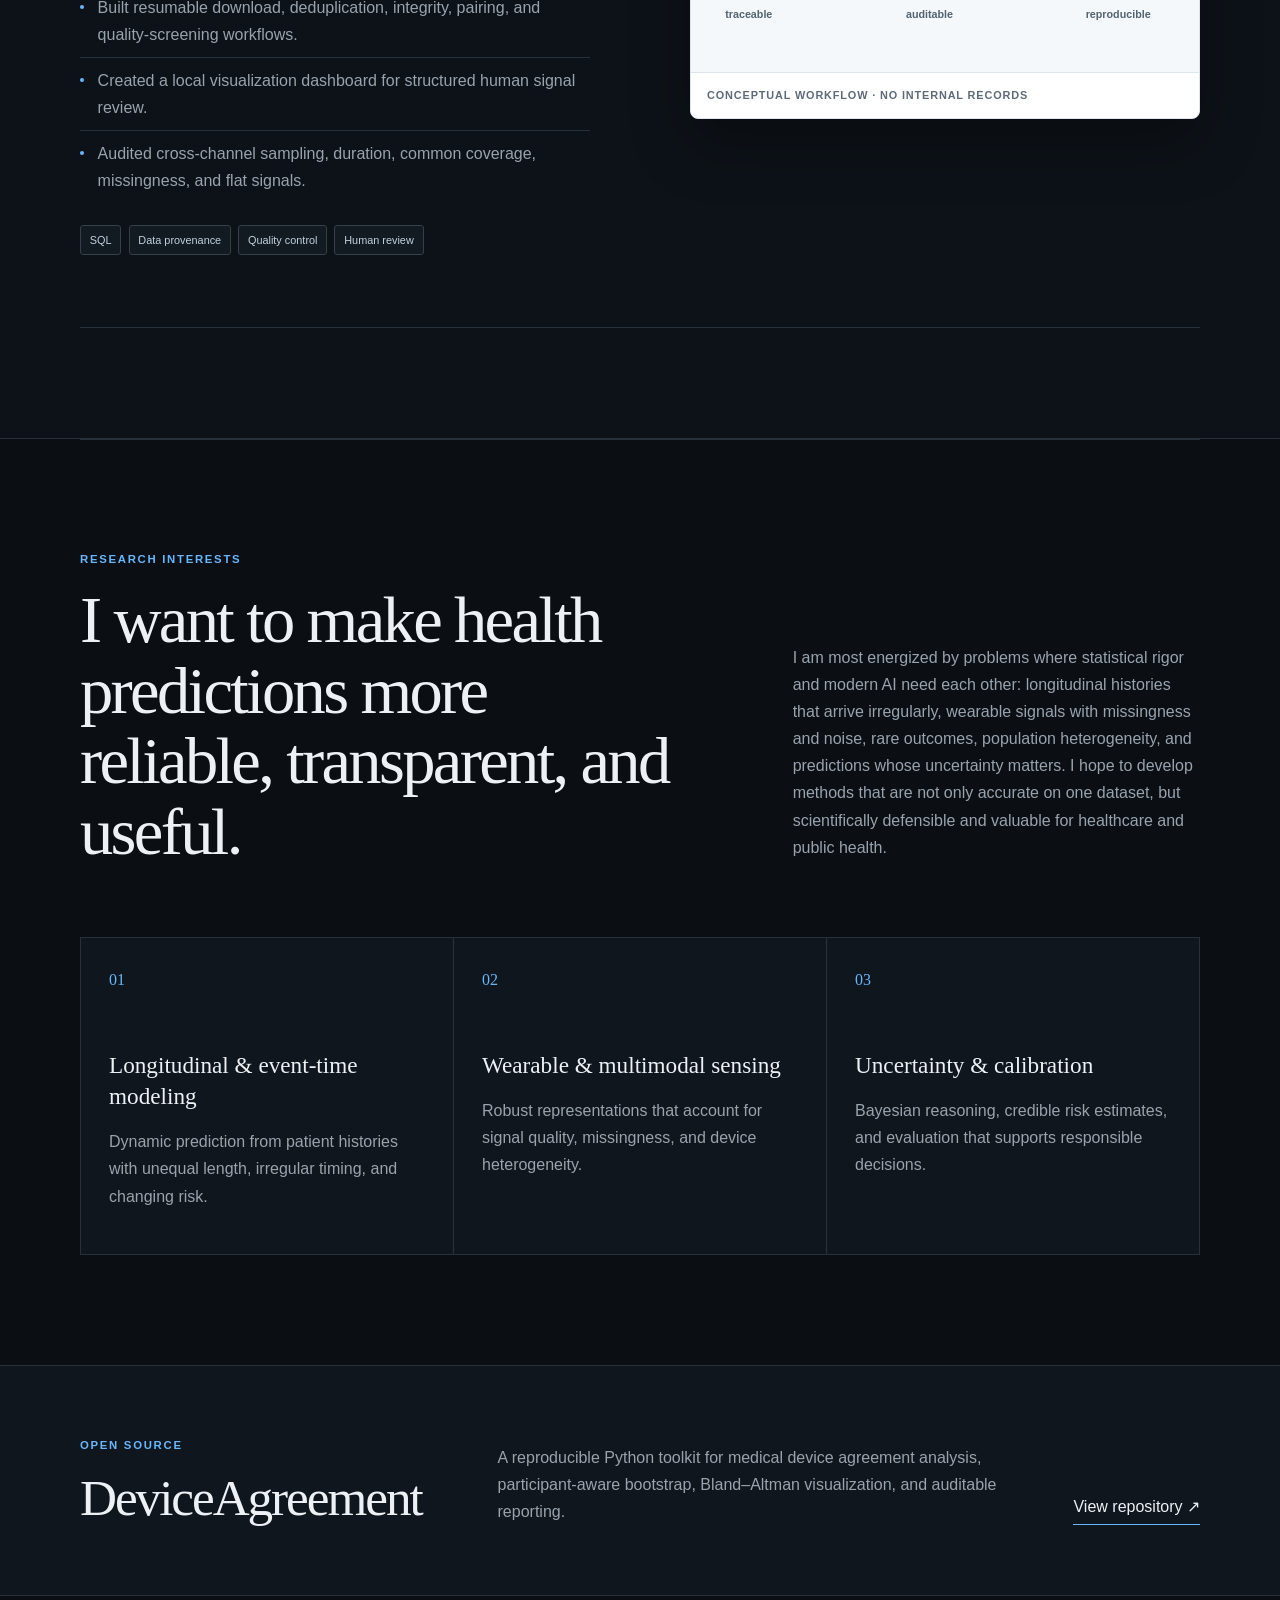
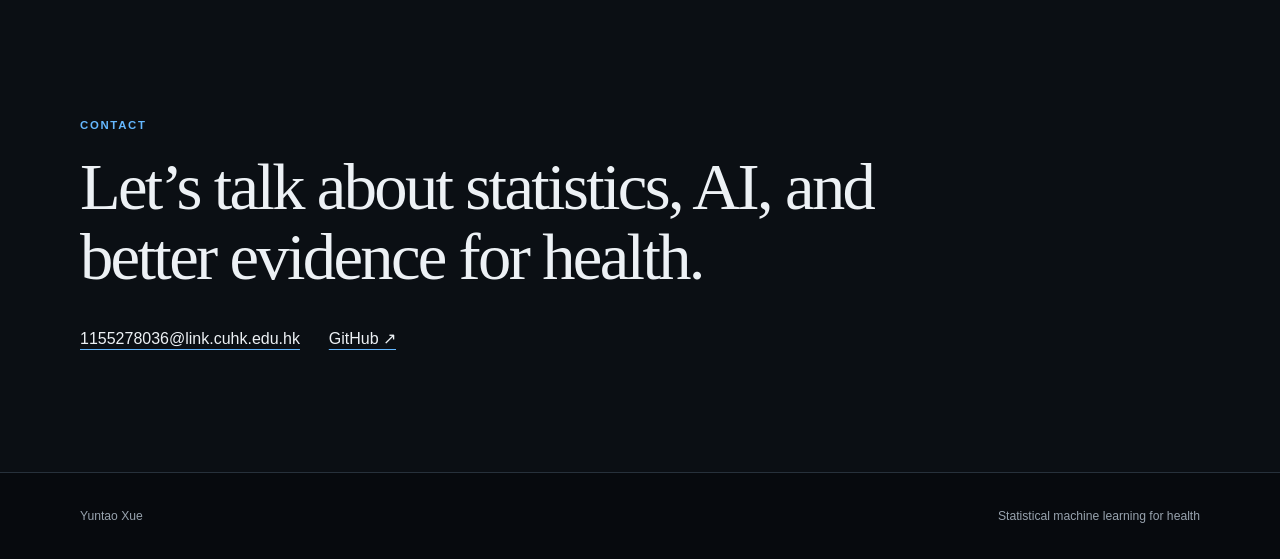
==== commit fe6bd1ce: "Revert "Build interactive portfolio overview" This reverts commit 2630847a25a65f28f87eaf0f8476b0c03f" ====
--- a/index.html
+++ b/index.html
@@ -122,11 +122,14 @@
                 <p class="project-number">01 · Longitudinal prediction</p>
                 <h3>Delivery-Time Forecasting from Maternal and Fetal Monitoring Data</h3>
                 <p>Modeling repeated, irregular measurements while respecting what was known at each prediction time.</p>
+                <p class="contribution-label">My contribution</p>
                 <ul>
                   <li>Developed temporal models combining physiological signals, gestational age, clinical variables, and patient history.</li>
                   <li>Implemented CNN–Transformer representations and patient-level LSTM components.</li>
                   <li>Designed patient-level evaluation, probabilistic outputs, interval analysis, and subgroup checks.</li>
-                </ul>
+                  <li>Maintained training and inference code, including four-GPU distributed training workflows.</li>
+                </ul>
+                <div class="method-tags"><span>Longitudinal data</span><span>PyTorch</span><span>Calibration</span><span>Patient-level validation</span></div>
               </div>
               <figure class="visual-card">
                 <svg viewBox="0 0 520 280" role="img" aria-labelledby="v1-title v1-desc">
@@ -147,11 +150,14 @@
                 <p class="project-number">02 · Heterogeneity & rare outcomes</p>
                 <h3>Preterm Risk and Population-Aware Model Iteration</h3>
                 <p>Testing how different modeling strategies behave across heterogeneous and imbalanced populations.</p>
+                <p class="contribution-label">My contribution</p>
                 <ul>
                   <li>Compared specialist models, soft mixture-of-experts designs, and a unified full-data model.</li>
                   <li>Investigated clinical and learned features for routing and expert-training strategies.</li>
                   <li>Separated patient-level from measurement-level conclusions and documented small-sample limits.</li>
-                </ul>
+                  <li>Evaluated preterm probability and seven-day delivery risk without conflating the two outcomes.</li>
+                </ul>
+                <div class="method-tags"><span>Mixture of experts</span><span>Rare outcomes</span><span>Subgroup analysis</span><span>Risk thresholds</span></div>
               </div>
               <figure class="visual-card">
                 <svg viewBox="0 0 520 280" role="img" aria-labelledby="v2-title v2-desc">
@@ -174,11 +180,14 @@
                 <p class="project-number">03 · Physiological signals</p>
                 <h3>Fetal Heart Rate Signal Processing and Algorithm Evaluation</h3>
                 <p>Tracing failures from raw signal assumptions through timing, state, and output behavior.</p>
+                <p class="contribution-label">My contribution</p>
                 <ul>
                   <li>Reviewed the processing chain from preprocessing and template matching to heart-rate output.</li>
                   <li>Detected inconsistent sampling assumptions and implemented rate recognition and adaptation.</li>
                   <li>Improved timestamp alignment, missing-value handling, signal-quality gating, and state control.</li>
-                </ul>
+                  <li>Kept accuracy claims tied to the availability of reliable reference signals.</li>
+                </ul>
+                <div class="method-tags"><span>FPCG</span><span>Signal quality</span><span>Time alignment</span><span>Algorithm audit</span></div>
               </div>
               <figure class="visual-card">
                 <svg viewBox="0 0 520 280" role="img" aria-labelledby="v3-title v3-desc">
@@ -200,11 +209,14 @@
                 <p class="project-number">04 · Measurement science</p>
                 <h3>Neonatal Bilirubin Device Validation and Calibration Analysis</h3>
                 <p>Evaluating whether devices agree—not merely whether their measurements correlate.</p>
+                <p class="contribution-label">My contribution</p>
                 <ul>
                   <li>Analyzed paired measurements across devices, batches, and measurement ranges.</li>
                   <li>Used Bland–Altman reasoning to distinguish average bias from individual agreement.</li>
                   <li>Reviewed calibration designs for independence, identifiability, and reference-device dependence.</li>
-                </ul>
+                  <li>Translated statistical findings into bilingual reports and validation recommendations.</li>
+                </ul>
+                <div class="method-tags"><span>Bland–Altman</span><span>Measurement error</span><span>Calibration</span><span>Study design</span></div>
               </div>
               <figure class="visual-card">
                 <svg viewBox="0 0 520 280" role="img" aria-labelledby="v4-title v4-desc">
@@ -224,11 +236,14 @@
                 <p class="project-number">05 · Research infrastructure</p>
                 <h3>Biomedical Data Auditing and Human Review Tools</h3>
                 <p>Building a traceable path from database records to analysis-ready signals.</p>
+                <p class="contribution-label">My contribution</p>
                 <ul>
                   <li>Connected measurement IDs, participant records, signal references, and local files.</li>
                   <li>Built resumable download, deduplication, integrity, pairing, and quality-screening workflows.</li>
                   <li>Created a local visualization dashboard for structured human signal review.</li>
-                </ul>
+                  <li>Audited cross-channel sampling, duration, common coverage, missingness, and flat signals.</li>
+                </ul>
+                <div class="method-tags"><span>SQL</span><span>Data provenance</span><span>Quality control</span><span>Human review</span></div>
               </div>
               <figure class="visual-card">
                 <svg viewBox="0 0 520 280" role="img" aria-labelledby="v5-title v5-desc">
--- a/styles.css
+++ b/styles.css
@@ -29,7 +29,7 @@
 nav a:hover, nav a.active { color: var(--text); border-color: var(--accent); }
 .menu-button { display: none; padding: .4rem .7rem; color: var(--text); background: transparent; border: 1px solid var(--line); font: inherit; font-size: .78rem; }
 
-.hero { min-height: 690px; display: grid; grid-template-columns: 1fr 290px; gap: clamp(60px, 11vw, 150px); align-items: center; padding-block: 110px; }
+.hero { min-height: 740px; display: grid; grid-template-columns: 1fr 340px; gap: clamp(60px, 10vw, 140px); align-items: center; padding-block: 110px; }
 .eyebrow, .section-label, .project-number { margin: 0 0 1rem; color: var(--accent); font-size: .71rem; font-weight: 750; text-transform: uppercase; letter-spacing: .15em; }
 h1, h2, h3, p { overflow-wrap: break-word; }
 h1 { margin: 0; font-family: var(--serif); font-size: clamp(4.5rem, 10vw, 8.5rem); font-weight: 400; line-height: .9; letter-spacing: -.055em; }
@@ -42,8 +42,8 @@
 .hero-links, .contact-links { display: flex; flex-wrap: wrap; gap: 1rem 1.8rem; margin-top: 2rem; }
 .hero-links a, .contact-links a { text-underline-offset: 5px; text-decoration-color: var(--accent); }
 .hero-links a:hover, .contact-links a:hover { color: var(--accent); }
-.portrait { width: 290px; height: 360px; margin: 0; border: 1px solid var(--line); overflow: hidden; }
-.portrait img { width: 100%; height: 100%; display: block; object-fit: cover; object-position: 62% 42%; filter: saturate(.78) contrast(1.05); }
+.portrait { width: 340px; height: 430px; margin: 0; border: 1px solid #3b4753; border-radius: 8px; box-shadow: 0 28px 70px rgba(0, 0, 0, .34); overflow: hidden; }
+.portrait img { width: 100%; height: 100%; display: block; object-fit: cover; object-position: 62% 42%; }
 
 .section { padding-block: 110px; border-top: 1px solid var(--line); }
 .about { display: grid; grid-template-columns: .3fr 1.4fr; gap: 3rem; }
@@ -72,27 +72,30 @@
 .project:nth-child(even) .visual-card { order: 1; }
 .project-copy h3 { max-width: 580px; font-family: var(--serif); font-size: clamp(1.8rem, 3vw, 2.65rem); font-weight: 400; line-height: 1.1; letter-spacing: -.025em; }
 .project-copy > p:not(.project-number) { margin: 1rem 0 0; color: var(--muted); }
+.project-copy .contribution-label { margin-top: 1.8rem; color: var(--text); font-size: .72rem; font-weight: 750; text-transform: uppercase; letter-spacing: .13em; }
 .project-copy ul { padding: 0; margin: 1.5rem 0 0; list-style: none; }
 .project-copy li { position: relative; padding: .55rem 0 .55rem 1.1rem; color: var(--muted); border-top: 1px solid var(--line); }
 .project-copy li::before { content: ""; position: absolute; left: 0; top: 1.25rem; width: 4px; height: 4px; background: var(--accent); border-radius: 50%; }
-.visual-card { margin: 0; background: var(--surface); border: 1px solid var(--line); }
+.method-tags { display: flex; flex-wrap: wrap; gap: .45rem; margin-top: 1.35rem; }
+.method-tags span { padding: .3rem .55rem; color: #bfd1df; background: #121a22; border: 1px solid #34414d; border-radius: 3px; font-size: .68rem; }
+.visual-card { margin: 0; background: #f5f8fb; border: 1px solid #dce5ed; border-radius: 8px; box-shadow: 0 24px 60px rgba(0, 0, 0, .28); overflow: hidden; }
 .visual-card svg { width: 100%; height: auto; display: block; }
-.visual-card figcaption { padding: .7rem 1rem; color: var(--muted); border-top: 1px solid var(--line); font-size: .68rem; text-transform: uppercase; letter-spacing: .08em; }
+.visual-card figcaption { padding: .85rem 1rem; color: #5d6b78; background: #fff; border-top: 1px solid #dce5ed; font-size: .68rem; font-weight: 650; text-transform: uppercase; letter-spacing: .08em; }
 
-.visual-card text { fill: var(--muted); font-family: var(--sans); font-size: 11px; }
-.grid path { fill: none; stroke: #29333d; stroke-width: 1; stroke-dasharray: 3 7; }
-.area { fill: rgba(101, 184, 255, .14); }
-.line, .signal { fill: none; stroke: var(--accent); stroke-width: 3; stroke-linecap: round; stroke-linejoin: round; }
-.dots circle, .scatter circle { fill: var(--surface); stroke: var(--accent-2); stroke-width: 2.5; }
-.node-lines path, .pipeline-line path { fill: none; stroke: #51606e; stroke-width: 2; }
-.node, .pipe-node { fill: #131b24; stroke: #40505f; stroke-width: 1.5; }
-.accent-node { fill: rgba(101, 184, 255, .1); stroke: var(--accent); }
-.result { fill: rgba(112, 214, 189, .12); stroke: var(--accent-2); stroke-width: 2; }
-.quality-zone { fill: rgba(112, 214, 189, .08); stroke: rgba(112, 214, 189, .5); stroke-dasharray: 4 5; }
-.muted-signal { stroke: var(--accent-2); stroke-dasharray: 4 5; }
-.limit { fill: none; stroke: #64727f; stroke-width: 1.2; stroke-dasharray: 5 5; }
-.mean { fill: none; stroke: var(--accent); stroke-width: 2; }
-.check { fill: none; stroke: var(--accent-2); stroke-width: 4; stroke-linecap: round; stroke-linejoin: round; }
+.visual-card text { fill: #526372; font-family: var(--sans); font-size: 11px; font-weight: 650; }
+.grid path { fill: none; stroke: #d5dfe8; stroke-width: 1; stroke-dasharray: 3 7; }
+.area { fill: rgba(20, 104, 204, .16); }
+.line, .signal { fill: none; stroke: #1468cc; stroke-width: 4; stroke-linecap: round; stroke-linejoin: round; }
+.dots circle, .scatter circle { fill: #fff; stroke: #0f9f86; stroke-width: 3; }
+.node-lines path, .pipeline-line path { fill: none; stroke: #7890a3; stroke-width: 2.5; }
+.node, .pipe-node { fill: #fff; stroke: #6f8496; stroke-width: 1.8; }
+.accent-node { fill: #e7f1ff; stroke: #1468cc; }
+.result { fill: #e4f7f1; stroke: #0f9f86; stroke-width: 2.5; }
+.quality-zone { fill: rgba(15, 159, 134, .1); stroke: #0f9f86; stroke-dasharray: 4 5; }
+.muted-signal { stroke: #0f9f86; stroke-dasharray: 4 5; }
+.limit { fill: none; stroke: #8496a6; stroke-width: 1.5; stroke-dasharray: 5 5; }
+.mean { fill: none; stroke: #1468cc; stroke-width: 2.5; }
+.check { fill: none; stroke: #0f9f86; stroke-width: 4; stroke-linecap: round; stroke-linejoin: round; }
 
 .research-intro { display: grid; grid-template-columns: 1.1fr .75fr; gap: clamp(50px, 9vw, 120px); align-items: end; }
 .research-intro > p { margin: 0 0 .4rem; color: var(--muted); }
@@ -117,8 +120,8 @@
   .menu-button { display: block; }
   nav { position: absolute; top: 71px; left: 0; right: 0; display: none; padding: 1rem 24px 1.4rem; background: var(--bg); border-bottom: 1px solid var(--line); }
   nav.open { display: flex; flex-direction: column; align-items: flex-start; gap: .8rem; }
-  .hero { grid-template-columns: 1fr 220px; gap: 3rem; }
-  .portrait { width: 220px; height: 280px; }
+  .hero { grid-template-columns: 1fr 250px; gap: 3rem; }
+  .portrait { width: 250px; height: 315px; }
   .about, .section-head, .experience-heading, .research-intro, .open-source { grid-template-columns: 1fr; }
   .education-list article { grid-template-columns: 180px 1fr; }
   .education-list small { grid-column: 2; }
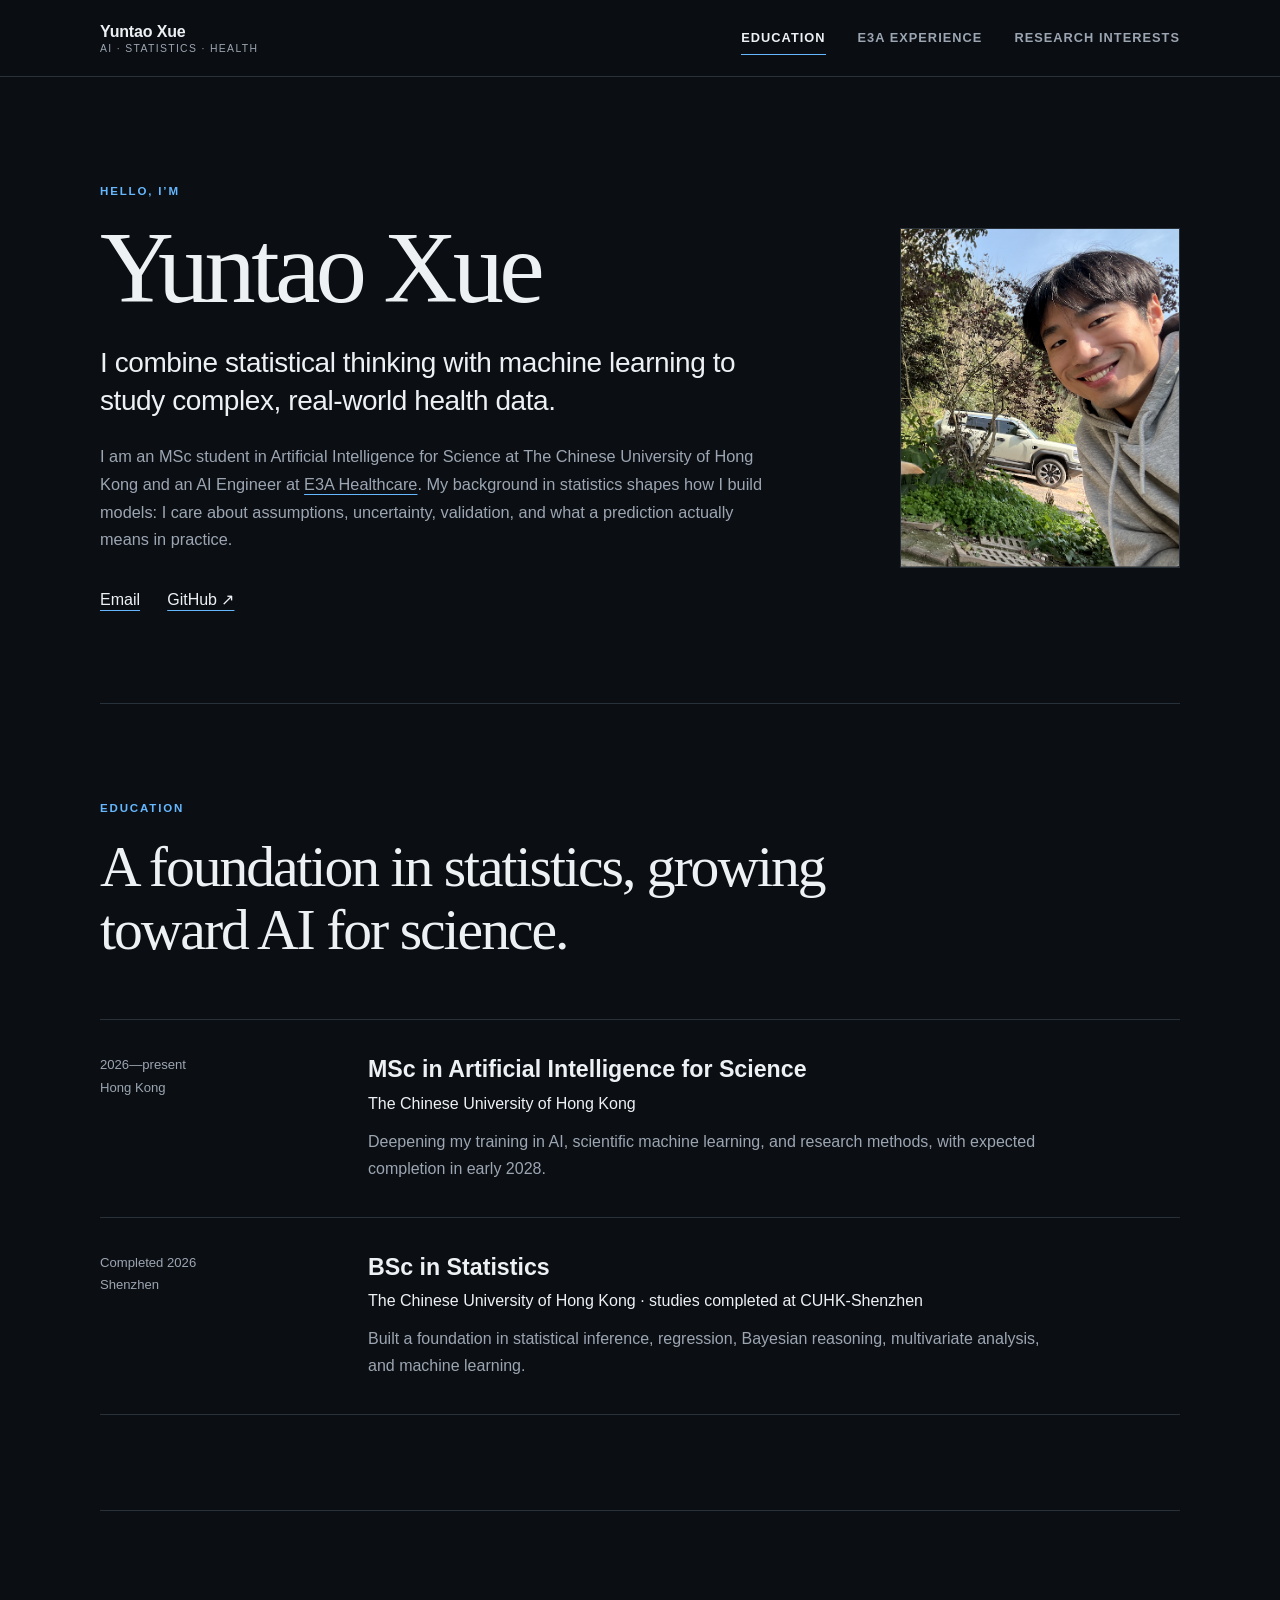
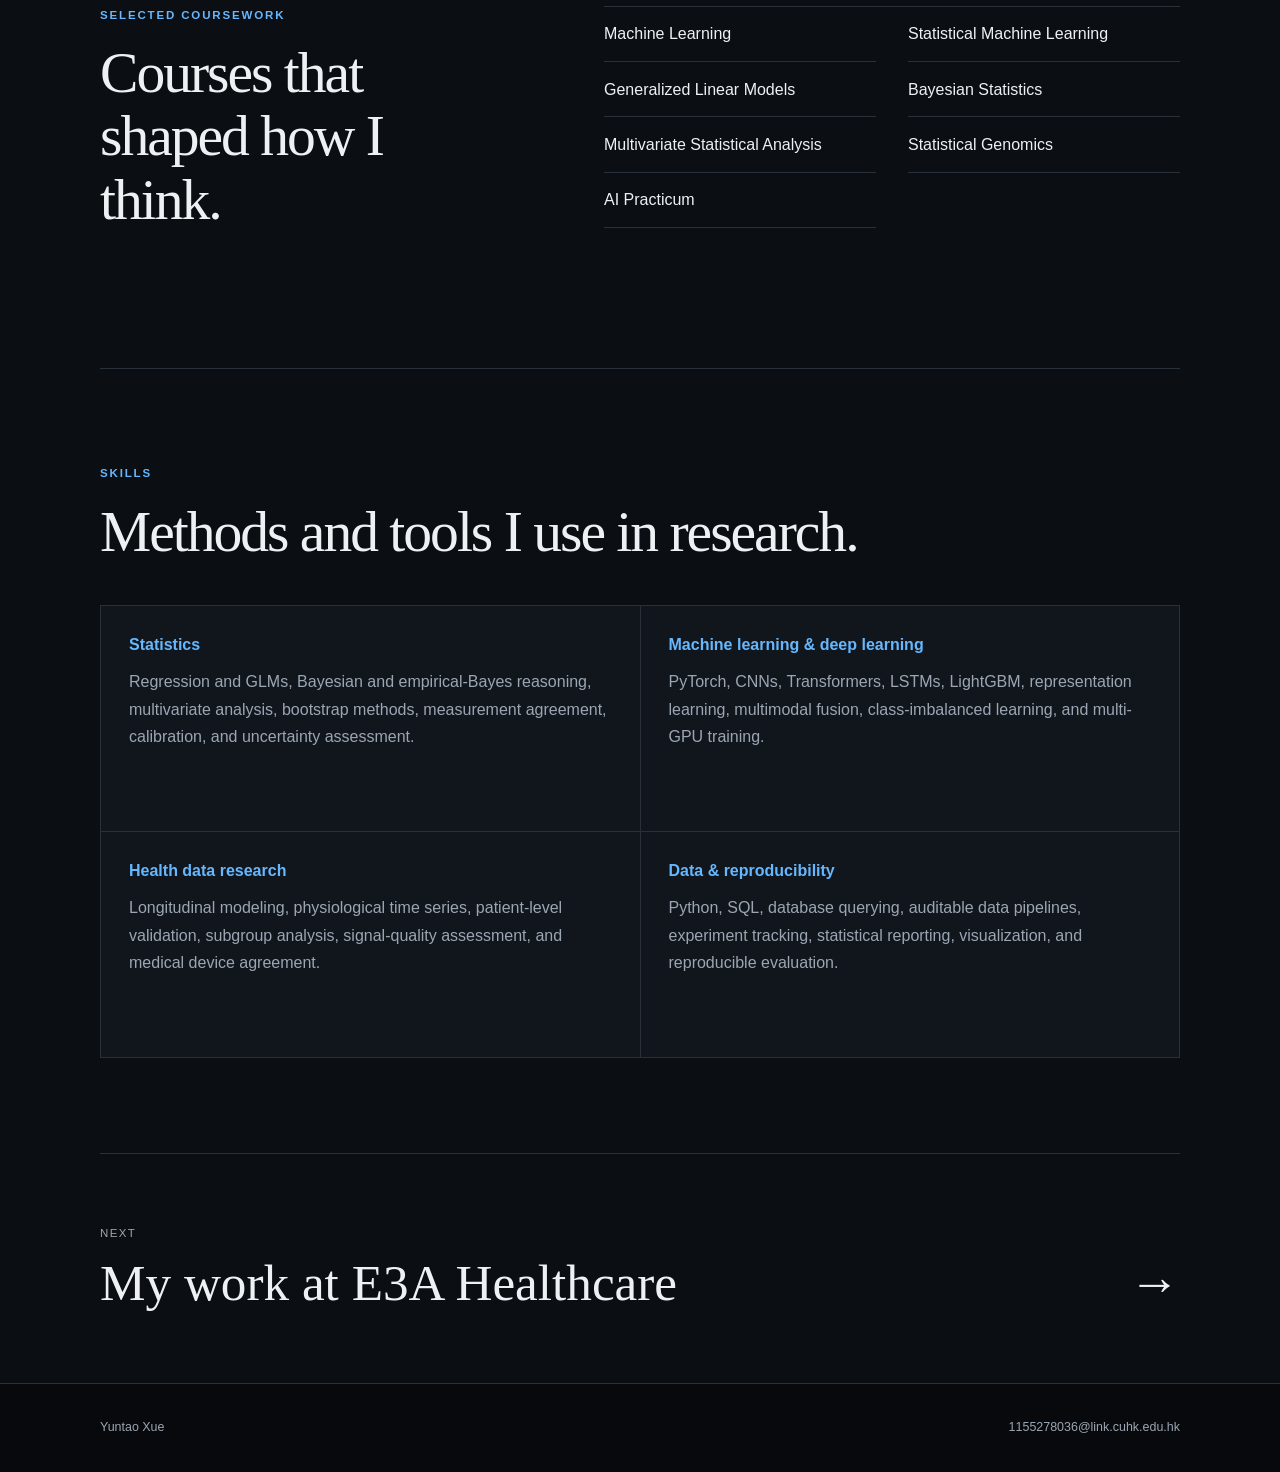
==== commit 8d60bf1b: "Revert "Consolidate portfolio into one-page site" This reverts commit 0ad08461fd6b03d0c0260742aa4f65" ====
--- a/index.html
+++ b/index.html
@@ -3,42 +3,36 @@
   <head>
     <meta charset="utf-8" />
     <meta name="viewport" content="width=device-width, initial-scale=1" />
-    <meta name="description" content="Yuntao Xue — statistical machine learning, AI, and real-world health data research." />
-    <meta name="theme-color" content="#0b0f14" />
-    <meta property="og:title" content="Yuntao Xue | Statistics, AI & Health" />
-    <meta property="og:description" content="Statistical machine learning for longitudinal, wearable, and multimodal health data." />
-    <title>Yuntao Xue | Statistics, AI & Health</title>
+    <meta name="description" content="Education, training, and technical skills of Yuntao Xue, an MSc student in Artificial Intelligence for Science at CUHK and AI Engineer at E3A Healthcare." />
+    <meta name="theme-color" content="#0b0e13" />
+    <title>Yuntao Xue | Education & Skills</title>
     <link rel="icon" href="assets/favicon.svg" type="image/svg+xml" />
     <link rel="stylesheet" href="styles.css" />
   </head>
   <body>
     <a class="skip-link" href="#main">Skip to content</a>
-
     <header class="site-header">
       <div class="shell nav-wrap">
-        <a class="brand" href="#top">Yuntao Xue</a>
+        <a class="brand" href="index.html"><span>Yuntao Xue</span><small>AI · Statistics · Health</small></a>
         <button class="menu-button" type="button" aria-expanded="false" aria-controls="nav-links">Menu</button>
         <nav id="nav-links" aria-label="Main navigation">
-          <a href="#about">About</a>
-          <a href="#education">Education</a>
-          <a href="#experience">Experience</a>
-          <a href="#research">Interests</a>
-          <a href="#contact">Contact</a>
+          <a class="active" href="index.html">Education</a>
+          <a href="experience.html">E3A Experience</a>
+          <a href="interests.html">Research Interests</a>
         </nav>
       </div>
     </header>
 
     <main id="main">
-      <section class="shell hero" id="top">
-        <div class="hero-copy">
-          <p class="eyebrow">Statistics · Machine Learning · Health</p>
+      <section class="shell intro intro-profile">
+        <div class="intro-copy">
+          <p class="label">Hello, I’m</p>
           <h1>Yuntao Xue</h1>
-          <p class="lead">I use statistical thinking and AI to study complex, real-world healthcare and public health problems.</p>
-          <p class="muted">
-            MSc student in Artificial Intelligence for Science at The Chinese University of Hong Kong and AI Engineer at
-            <a class="text-link" href="https://e3ahealth.com/" target="_blank" rel="noreferrer">E3A Healthcare ↗</a>.
+          <p class="lead">I combine statistical thinking with machine learning to study complex, real-world health data.</p>
+          <p class="intro-text">
+            I am an MSc student in Artificial Intelligence for Science at The Chinese University of Hong Kong and an AI Engineer at <a class="company-link" href="https://e3ahealth.com/" target="_blank" rel="noreferrer">E3A Healthcare</a>. My background in statistics shapes how I build models: I care about assumptions, uncertainty, validation, and what a prediction actually means in practice.
           </p>
-          <div class="hero-links">
+          <div class="inline-links">
             <a href="mailto:1155278036@link.cuhk.edu.hk">Email</a>
             <a href="https://github.com/yuntaoxue2026" target="_blank" rel="noreferrer">GitHub ↗</a>
           </div>
@@ -48,259 +42,80 @@
         </figure>
       </section>
 
-      <section class="shell section about" id="about">
-        <p class="section-label">About</p>
-        <div class="wide-copy">
-          <h2>Reliable models begin with careful questions.</h2>
-          <p>
-            My background in statistics shapes how I approach AI: I care about assumptions, measurement quality, uncertainty, and whether an evaluation reflects the way a model would actually be used. Working with maternal, fetal, and neonatal data has shown me that missing signals, irregular visits, rare outcomes, and device differences are not side issues—they are part of the scientific problem.
-          </p>
+      <section class="shell page-section" aria-labelledby="education-title">
+        <div class="section-heading">
+          <p class="label">Education</p>
+          <h2 id="education-title">A foundation in statistics, growing toward AI for science.</h2>
         </div>
-      </section>
-
-      <section class="shell section" id="education">
-        <div class="section-head">
-          <p class="section-label">Education & skills</p>
-          <h2>Statistics as a foundation. AI as a research tool.</h2>
-        </div>
-
-        <div class="education-list">
-          <article>
-            <p class="meta">2026—present · Hong Kong</p>
-            <h3>MSc in Artificial Intelligence for Science</h3>
-            <p>The Chinese University of Hong Kong</p>
-            <small>Expected completion: early 2028</small>
+        <div class="timeline">
+          <article class="timeline-item">
+            <div class="timeline-meta"><span>2026—present</span><span>Hong Kong</span></div>
+            <div>
+              <h3>MSc in Artificial Intelligence for Science</h3>
+              <p class="institution">The Chinese University of Hong Kong</p>
+              <p>Deepening my training in AI, scientific machine learning, and research methods, with expected completion in early 2028.</p>
+            </div>
           </article>
-          <article>
-            <p class="meta">Completed 2026 · Shenzhen</p>
-            <h3>BSc in Statistics</h3>
-            <p>The Chinese University of Hong Kong</p>
-            <small>Studies completed at CUHK-Shenzhen</small>
-          </article>
-        </div>
-
-        <div class="knowledge-grid">
-          <article>
-            <h3>Selected coursework</h3>
-            <p>Machine Learning · Statistical Machine Learning · Generalized Linear Models · Bayesian Statistics · Multivariate Statistical Analysis · Statistical Genomics · AI Practicum</p>
-          </article>
-          <article>
-            <h3>Statistics</h3>
-            <p>Regression and GLMs · Bayesian and empirical-Bayes reasoning · bootstrap methods · measurement agreement · calibration · uncertainty assessment</p>
-          </article>
-          <article>
-            <h3>ML & deep learning</h3>
-            <p>PyTorch · CNNs · Transformers · LSTMs · LightGBM · representation learning · multimodal fusion · multi-GPU training</p>
-          </article>
-          <article>
-            <h3>Research practice</h3>
-            <p>Longitudinal modeling · physiological time series · patient-level validation · subgroup analysis · SQL · auditable data pipelines</p>
+          <article class="timeline-item">
+            <div class="timeline-meta"><span>Completed 2026</span><span>Shenzhen</span></div>
+            <div>
+              <h3>BSc in Statistics</h3>
+              <p class="institution">The Chinese University of Hong Kong · studies completed at CUHK-Shenzhen</p>
+              <p>Built a foundation in statistical inference, regression, Bayesian reasoning, multivariate analysis, and machine learning.</p>
+            </div>
           </article>
         </div>
       </section>
 
-      <section class="experience-band" id="experience">
-        <div class="shell section">
-          <div class="experience-heading">
-            <div>
-              <p class="section-label">Experience · July 2025—present</p>
-              <h2>AI Engineer at <a class="text-link" href="https://e3ahealth.com/" target="_blank" rel="noreferrer">E3A Healthcare ↗</a></h2>
-            </div>
-            <p>
-              I contribute across data auditing, signal processing, model development, evaluation, and technical communication. Each project below shows a different part of that research workflow.
-            </p>
-          </div>
+      <section class="shell page-section two-columns" aria-labelledby="coursework-title">
+        <div class="section-heading compact">
+          <p class="label">Selected coursework</p>
+          <h2 id="coursework-title">Courses that shaped how I think.</h2>
+        </div>
+        <ul class="simple-list course-list">
+          <li>Machine Learning</li>
+          <li>Statistical Machine Learning</li>
+          <li>Generalized Linear Models</li>
+          <li>Bayesian Statistics</li>
+          <li>Multivariate Statistical Analysis</li>
+          <li>Statistical Genomics</li>
+          <li>AI Practicum</li>
+        </ul>
+      </section>
 
-          <div class="privacy-note">
-            <span aria-hidden="true">○</span>
-            <p>All project graphics are conceptual illustrations created for this portfolio. They contain no patient data, internal results, product interfaces, or proprietary model details.</p>
-          </div>
-
-          <div class="project-list">
-            <article class="project">
-              <div class="project-copy">
-                <p class="project-number">01 · Longitudinal prediction</p>
-                <h3>Delivery-Time Forecasting from Maternal and Fetal Monitoring Data</h3>
-                <p>Modeling repeated, irregular measurements while respecting what was known at each prediction time.</p>
-                <p class="contribution-label">My contribution</p>
-                <ul>
-                  <li>Developed temporal models combining physiological signals, gestational age, clinical variables, and patient history.</li>
-                  <li>Implemented CNN–Transformer representations and patient-level LSTM components.</li>
-                  <li>Designed patient-level evaluation, probabilistic outputs, interval analysis, and subgroup checks.</li>
-                  <li>Maintained training and inference code, including four-GPU distributed training workflows.</li>
-                </ul>
-                <div class="method-tags"><span>Longitudinal data</span><span>PyTorch</span><span>Calibration</span><span>Patient-level validation</span></div>
-              </div>
-              <figure class="visual-card">
-                <svg viewBox="0 0 520 280" role="img" aria-labelledby="v1-title v1-desc">
-                  <title id="v1-title">Conceptual longitudinal prediction</title>
-                  <desc id="v1-desc">Irregular observations, a fitted trajectory, and a widening uncertainty band.</desc>
-                  <g class="grid"><path d="M55 55H480M55 110H480M55 165H480M55 220H480"/><path d="M110 35V240M200 35V240M290 35V240M380 35V240M470 35V240"/></g>
-                  <path class="area" d="M55 184C110 130 145 174 191 125S280 73 320 113 378 190 421 126 458 88 480 98V153C452 137 439 167 408 181S353 159 316 153 250 177 205 171 135 200 55 214Z"/>
-                  <path class="line" d="M55 198C110 146 145 187 191 142S280 90 320 132 378 207 421 145 458 107 480 117"/>
-                  <g class="dots"><circle cx="55" cy="198" r="5"/><circle cx="127" cy="167" r="5"/><circle cx="191" cy="142" r="5"/><circle cx="301" cy="116" r="5"/><circle cx="421" cy="145" r="5"/><circle cx="480" cy="117" r="5"/></g>
-                  <text x="55" y="260">irregular patient history</text><text x="370" y="260">prediction →</text>
-                </svg>
-                <figcaption>Conceptual visualization · synthetic data</figcaption>
-              </figure>
-            </article>
-
-            <article class="project">
-              <div class="project-copy">
-                <p class="project-number">02 · Heterogeneity & rare outcomes</p>
-                <h3>Preterm Risk and Population-Aware Model Iteration</h3>
-                <p>Testing how different modeling strategies behave across heterogeneous and imbalanced populations.</p>
-                <p class="contribution-label">My contribution</p>
-                <ul>
-                  <li>Compared specialist models, soft mixture-of-experts designs, and a unified full-data model.</li>
-                  <li>Investigated clinical and learned features for routing and expert-training strategies.</li>
-                  <li>Separated patient-level from measurement-level conclusions and documented small-sample limits.</li>
-                  <li>Evaluated preterm probability and seven-day delivery risk without conflating the two outcomes.</li>
-                </ul>
-                <div class="method-tags"><span>Mixture of experts</span><span>Rare outcomes</span><span>Subgroup analysis</span><span>Risk thresholds</span></div>
-              </div>
-              <figure class="visual-card">
-                <svg viewBox="0 0 520 280" role="img" aria-labelledby="v2-title v2-desc">
-                  <title id="v2-title">Conceptual population-aware model</title>
-                  <desc id="v2-desc">A shared representation routes information to two specialist pathways before producing a calibrated risk.</desc>
-                  <g class="node-lines"><path d="M132 140H205M265 140C305 140 305 82 345 82M265 140C305 140 305 198 345 198M405 82C445 82 445 140 468 140M405 198C445 198 445 140 468 140"/></g>
-                  <rect class="node" x="48" y="108" width="84" height="64" rx="5"/><text x="90" y="136" text-anchor="middle">shared</text><text x="90" y="154" text-anchor="middle">history</text>
-                  <rect class="node accent-node" x="205" y="108" width="60" height="64" rx="5"/><text x="235" y="145" text-anchor="middle">gate</text>
-                  <rect class="node" x="345" y="53" width="60" height="58" rx="29"/><text x="375" y="87" text-anchor="middle">A</text>
-                  <rect class="node" x="345" y="169" width="60" height="58" rx="29"/><text x="375" y="203" text-anchor="middle">B</text>
-                  <circle class="result" cx="474" cy="140" r="25"/><text x="474" y="144" text-anchor="middle">risk</text>
-                  <text x="55" y="252">shared signal</text><text x="343" y="252">specialist paths</text>
-                </svg>
-                <figcaption>Conceptual visualization · no internal architecture</figcaption>
-              </figure>
-            </article>
-
-            <article class="project">
-              <div class="project-copy">
-                <p class="project-number">03 · Physiological signals</p>
-                <h3>Fetal Heart Rate Signal Processing and Algorithm Evaluation</h3>
-                <p>Tracing failures from raw signal assumptions through timing, state, and output behavior.</p>
-                <p class="contribution-label">My contribution</p>
-                <ul>
-                  <li>Reviewed the processing chain from preprocessing and template matching to heart-rate output.</li>
-                  <li>Detected inconsistent sampling assumptions and implemented rate recognition and adaptation.</li>
-                  <li>Improved timestamp alignment, missing-value handling, signal-quality gating, and state control.</li>
-                  <li>Kept accuracy claims tied to the availability of reliable reference signals.</li>
-                </ul>
-                <div class="method-tags"><span>FPCG</span><span>Signal quality</span><span>Time alignment</span><span>Algorithm audit</span></div>
-              </div>
-              <figure class="visual-card">
-                <svg viewBox="0 0 520 280" role="img" aria-labelledby="v3-title v3-desc">
-                  <title id="v3-title">Conceptual physiological signal quality review</title>
-                  <desc id="v3-desc">A continuous physiological waveform includes a low-quality interval and a time-aligned recovery.</desc>
-                  <g class="grid"><path d="M45 65H480M45 120H480M45 175H480M45 230H480"/></g>
-                  <rect class="quality-zone" x="242" y="42" width="82" height="202" rx="4"/>
-                  <path class="signal" d="M45 148l18-2 9-48 12 99 13-53 18 4 23-2 8-67 13 130 14-65 20 3 21-1 10-48 12 97 13-50 16 2"/>
-                  <path class="signal muted-signal" d="M242 147l9-5 10 8 12-4 10 2 12-6 12 8 17-3"/>
-                  <path class="signal" d="M324 147l17-2 8-61 13 122 13-60 19 2 23-1 9-45 12 91 12-47 20 2 30-1"/>
-                  <text x="45" y="260">time-aligned output</text><text x="248" y="60">quality check</text>
-                </svg>
-                <figcaption>Conceptual visualization · synthetic waveform</figcaption>
-              </figure>
-            </article>
-
-            <article class="project">
-              <div class="project-copy">
-                <p class="project-number">04 · Measurement science</p>
-                <h3>Neonatal Bilirubin Device Validation and Calibration Analysis</h3>
-                <p>Evaluating whether devices agree—not merely whether their measurements correlate.</p>
-                <p class="contribution-label">My contribution</p>
-                <ul>
-                  <li>Analyzed paired measurements across devices, batches, and measurement ranges.</li>
-                  <li>Used Bland–Altman reasoning to distinguish average bias from individual agreement.</li>
-                  <li>Reviewed calibration designs for independence, identifiability, and reference-device dependence.</li>
-                  <li>Translated statistical findings into bilingual reports and validation recommendations.</li>
-                </ul>
-                <div class="method-tags"><span>Bland–Altman</span><span>Measurement error</span><span>Calibration</span><span>Study design</span></div>
-              </div>
-              <figure class="visual-card">
-                <svg viewBox="0 0 520 280" role="img" aria-labelledby="v4-title v4-desc">
-                  <title id="v4-title">Conceptual device agreement analysis</title>
-                  <desc id="v4-desc">Synthetic paired differences are plotted around an average bias and limits of agreement.</desc>
-                  <g class="grid"><path d="M55 55H480M55 110H480M55 165H480M55 220H480"/><path d="M110 35V240M200 35V240M290 35V240M380 35V240M470 35V240"/></g>
-                  <path class="limit" d="M55 73H480M55 201H480"/><path class="mean" d="M55 140H480"/>
-                  <g class="scatter"><circle cx="78" cy="128" r="5"/><circle cx="105" cy="155" r="5"/><circle cx="139" cy="104" r="5"/><circle cx="175" cy="145" r="5"/><circle cx="203" cy="173" r="5"/><circle cx="239" cy="121" r="5"/><circle cx="275" cy="150" r="5"/><circle cx="310" cy="91" r="5"/><circle cx="343" cy="160" r="5"/><circle cx="381" cy="129" r="5"/><circle cx="418" cy="180" r="5"/><circle cx="454" cy="111" r="5"/></g>
-                  <text x="58" y="66">upper limit</text><text x="58" y="134">mean bias</text><text x="58" y="218">lower limit</text>
-                </svg>
-                <figcaption>Conceptual Bland–Altman plot · synthetic data</figcaption>
-              </figure>
-            </article>
-
-            <article class="project">
-              <div class="project-copy">
-                <p class="project-number">05 · Research infrastructure</p>
-                <h3>Biomedical Data Auditing and Human Review Tools</h3>
-                <p>Building a traceable path from database records to analysis-ready signals.</p>
-                <p class="contribution-label">My contribution</p>
-                <ul>
-                  <li>Connected measurement IDs, participant records, signal references, and local files.</li>
-                  <li>Built resumable download, deduplication, integrity, pairing, and quality-screening workflows.</li>
-                  <li>Created a local visualization dashboard for structured human signal review.</li>
-                  <li>Audited cross-channel sampling, duration, common coverage, missingness, and flat signals.</li>
-                </ul>
-                <div class="method-tags"><span>SQL</span><span>Data provenance</span><span>Quality control</span><span>Human review</span></div>
-              </div>
-              <figure class="visual-card">
-                <svg viewBox="0 0 520 280" role="img" aria-labelledby="v5-title v5-desc">
-                  <title id="v5-title">Conceptual reproducible data pipeline</title>
-                  <desc id="v5-desc">A sequence connects source records to integrity checks, signal quality review, and a curated research dataset.</desc>
-                  <g class="pipeline-line"><path d="M96 140H160M238 140H298M376 140H438"/></g>
-                  <rect class="pipe-node" x="35" y="100" width="62" height="80" rx="5"/><text x="66" y="132" text-anchor="middle">raw</text><text x="66" y="151" text-anchor="middle">records</text>
-                  <rect class="pipe-node" x="160" y="100" width="78" height="80" rx="5"/><text x="199" y="132" text-anchor="middle">integrity</text><text x="199" y="151" text-anchor="middle">checks</text>
-                  <rect class="pipe-node" x="298" y="100" width="78" height="80" rx="5"/><text x="337" y="132" text-anchor="middle">quality</text><text x="337" y="151" text-anchor="middle">review</text>
-                  <rect class="pipe-node accent-node" x="438" y="100" width="50" height="80" rx="5"/><path class="check" d="m450 141 8 8 17-21"/>
-                  <text x="35" y="225">traceable</text><text x="220" y="225">auditable</text><text x="404" y="225">reproducible</text>
-                </svg>
-                <figcaption>Conceptual workflow · no internal records</figcaption>
-              </figure>
-            </article>
-          </div>
+      <section class="shell page-section" aria-labelledby="skills-title">
+        <div class="section-heading compact">
+          <p class="label">Skills</p>
+          <h2 id="skills-title">Methods and tools I use in research.</h2>
+        </div>
+        <div class="skill-grid">
+          <article>
+            <h3>Statistics</h3>
+            <p>Regression and GLMs, Bayesian and empirical-Bayes reasoning, multivariate analysis, bootstrap methods, measurement agreement, calibration, and uncertainty assessment.</p>
+          </article>
+          <article>
+            <h3>Machine learning & deep learning</h3>
+            <p>PyTorch, CNNs, Transformers, LSTMs, LightGBM, representation learning, multimodal fusion, class-imbalanced learning, and multi-GPU training.</p>
+          </article>
+          <article>
+            <h3>Health data research</h3>
+            <p>Longitudinal modeling, physiological time series, patient-level validation, subgroup analysis, signal-quality assessment, and medical device agreement.</p>
+          </article>
+          <article>
+            <h3>Data & reproducibility</h3>
+            <p>Python, SQL, database querying, auditable data pipelines, experiment tracking, statistical reporting, visualization, and reproducible evaluation.</p>
+          </article>
         </div>
       </section>
 
-      <section class="shell section research" id="research">
-        <p class="section-label">Research interests</p>
-        <div class="research-intro">
-          <h2>I want to make health predictions more reliable, transparent, and useful.</h2>
-          <p>
-            I am most energized by problems where statistical rigor and modern AI need each other: longitudinal histories that arrive irregularly, wearable signals with missingness and noise, rare outcomes, population heterogeneity, and predictions whose uncertainty matters. I hope to develop methods that are not only accurate on one dataset, but scientifically defensible and valuable for healthcare and public health.
-          </p>
-        </div>
-        <div class="interest-grid">
-          <article><span>01</span><h3>Longitudinal & event-time modeling</h3><p>Dynamic prediction from patient histories with unequal length, irregular timing, and changing risk.</p></article>
-          <article><span>02</span><h3>Wearable & multimodal sensing</h3><p>Robust representations that account for signal quality, missingness, and device heterogeneity.</p></article>
-          <article><span>03</span><h3>Uncertainty & calibration</h3><p>Bayesian reasoning, credible risk estimates, and evaluation that supports responsible decisions.</p></article>
-        </div>
-      </section>
-
-      <section class="open-source-band">
-        <div class="shell open-source">
-          <div>
-            <p class="section-label">Open source</p>
-            <h2>DeviceAgreement</h2>
-          </div>
-          <p>A reproducible Python toolkit for medical device agreement analysis, participant-aware bootstrap, Bland–Altman visualization, and auditable reporting.</p>
-          <a href="https://github.com/yuntaoxue2026/Device-Agreement" target="_blank" rel="noreferrer">View repository ↗</a>
-        </div>
-      </section>
-
-      <section class="shell contact" id="contact">
-        <p class="section-label">Contact</p>
-        <h2>Let’s talk about statistics, AI, and better evidence for health.</h2>
-        <div class="contact-links">
-          <a href="mailto:1155278036@link.cuhk.edu.hk">1155278036@link.cuhk.edu.hk</a>
-          <a href="https://github.com/yuntaoxue2026" target="_blank" rel="noreferrer">GitHub ↗</a>
-        </div>
+      <section class="shell next-page">
+        <p>Next</p>
+        <a href="experience.html"><span>My work at E3A Healthcare</span><span>→</span></a>
       </section>
     </main>
 
     <footer class="site-footer">
-      <div class="shell"><span>Yuntao Xue</span><span>Statistical machine learning for health</span></div>
+      <div class="shell"><span>Yuntao Xue</span><span>1155278036@link.cuhk.edu.hk</span></div>
     </footer>
     <script src="script.js"></script>
   </body>
--- a/styles.css
+++ b/styles.css
@@ -1,150 +1,141 @@
 :root {
-  --bg: #0b0f14;
-  --surface: #10161d;
-  --surface-2: #141b23;
-  --text: #edf1f5;
-  --muted: #98a3ae;
-  --line: #27313b;
+  --bg: #0b0e13;
+  --surface: #11161d;
+  --text: #eef1f4;
+  --muted: #9ca6b2;
+  --line: #28303a;
   --accent: #65b8ff;
-  --accent-2: #70d6bd;
-  --shell: 1120px;
+  --shell: 1080px;
   --sans: Inter, ui-sans-serif, -apple-system, BlinkMacSystemFont, "Segoe UI", sans-serif;
   --serif: Georgia, "Times New Roman", serif;
 }
 
 * { box-sizing: border-box; }
-html { scroll-behavior: smooth; scroll-padding-top: 78px; }
+html { scroll-behavior: smooth; }
 body { margin: 0; color: var(--text); background: var(--bg); font-family: var(--sans); font-size: 16px; line-height: 1.7; }
-::selection { color: var(--bg); background: var(--accent); }
+::selection { color: #06111b; background: var(--accent); }
 a { color: inherit; }
 .shell { width: min(var(--shell), calc(100% - 48px)); margin-inline: auto; }
-.skip-link { position: fixed; top: -5rem; left: 1rem; z-index: 100; padding: .65rem 1rem; color: var(--bg); background: var(--text); }
+.skip-link { position: fixed; left: 1rem; top: -5rem; z-index: 100; padding: .65rem 1rem; color: var(--bg); background: var(--text); text-decoration: none; }
 .skip-link:focus { top: 1rem; }
 
-.site-header { position: sticky; top: 0; z-index: 20; background: rgba(11, 15, 20, .92); border-bottom: 1px solid var(--line); backdrop-filter: blur(12px); }
-.nav-wrap { min-height: 72px; display: flex; align-items: center; justify-content: space-between; gap: 2rem; }
-.brand { font-weight: 750; text-decoration: none; letter-spacing: -.02em; }
-nav { display: flex; align-items: center; gap: 1.8rem; }
-nav a { color: var(--muted); border-bottom: 1px solid transparent; font-size: .75rem; font-weight: 700; text-decoration: none; text-transform: uppercase; letter-spacing: .09em; }
+.site-header { position: sticky; top: 0; z-index: 20; background: rgba(11, 14, 19, .92); border-bottom: 1px solid var(--line); backdrop-filter: blur(12px); }
+.nav-wrap { min-height: 76px; display: flex; align-items: center; justify-content: space-between; gap: 2rem; }
+.brand { display: flex; flex-direction: column; text-decoration: none; line-height: 1.25; }
+.brand span { font-weight: 700; letter-spacing: -.01em; }
+.brand small { color: var(--muted); font-size: .65rem; text-transform: uppercase; letter-spacing: .13em; }
+nav { display: flex; align-items: center; gap: 2rem; }
+nav a { padding-block: 6px; color: var(--muted); border-bottom: 1px solid transparent; font-size: .8rem; font-weight: 650; text-decoration: none; text-transform: uppercase; letter-spacing: .08em; }
 nav a:hover, nav a.active { color: var(--text); border-color: var(--accent); }
-.menu-button { display: none; padding: .4rem .7rem; color: var(--text); background: transparent; border: 1px solid var(--line); font: inherit; font-size: .78rem; }
+.menu-button { display: none; padding: .45rem .7rem; color: var(--text); background: transparent; border: 1px solid var(--line); font: inherit; font-size: .8rem; }
 
-.hero { min-height: 740px; display: grid; grid-template-columns: 1fr 340px; gap: clamp(60px, 10vw, 140px); align-items: center; padding-block: 110px; }
-.eyebrow, .section-label, .project-number { margin: 0 0 1rem; color: var(--accent); font-size: .71rem; font-weight: 750; text-transform: uppercase; letter-spacing: .15em; }
+.intro { min-height: 540px; padding-block: 105px 90px; border-bottom: 1px solid var(--line); }
+.intro-profile { display: grid; grid-template-columns: minmax(0, 1fr) 280px; align-items: center; gap: clamp(55px, 10vw, 130px); }
+.label { margin: 0 0 1rem; color: var(--accent); font-size: .72rem; font-weight: 750; text-transform: uppercase; letter-spacing: .16em; }
 h1, h2, h3, p { overflow-wrap: break-word; }
-h1 { margin: 0; font-family: var(--serif); font-size: clamp(4.5rem, 10vw, 8.5rem); font-weight: 400; line-height: .9; letter-spacing: -.055em; }
-h2 { margin: 0; font-family: var(--serif); font-size: clamp(2.5rem, 5.2vw, 4.7rem); font-weight: 400; line-height: 1.06; letter-spacing: -.04em; }
-h3 { margin: 0; line-height: 1.35; }
-.lead { max-width: 750px; margin: 2rem 0 0; font-size: clamp(1.35rem, 2.6vw, 1.9rem); line-height: 1.38; letter-spacing: -.02em; }
-.muted { max-width: 720px; margin: 1.4rem 0 0; color: var(--muted); }
-.text-link { text-decoration-color: var(--accent); text-underline-offset: 4px; }
-.text-link:hover { color: var(--accent); }
-.hero-links, .contact-links { display: flex; flex-wrap: wrap; gap: 1rem 1.8rem; margin-top: 2rem; }
-.hero-links a, .contact-links a { text-underline-offset: 5px; text-decoration-color: var(--accent); }
-.hero-links a:hover, .contact-links a:hover { color: var(--accent); }
-.portrait { width: 340px; height: 430px; margin: 0; border: 1px solid #3b4753; border-radius: 8px; box-shadow: 0 28px 70px rgba(0, 0, 0, .34); overflow: hidden; }
-.portrait img { width: 100%; height: 100%; display: block; object-fit: cover; object-position: 62% 42%; }
+h1 { max-width: 850px; margin: 0; font-family: var(--serif); font-size: clamp(3.8rem, 8vw, 7rem); font-weight: 400; line-height: .98; letter-spacing: -.045em; }
+.lead { max-width: 760px; margin: 1.6rem 0 0; color: var(--text); font-size: clamp(1.25rem, 2.4vw, 1.75rem); line-height: 1.38; letter-spacing: -.015em; }
+.intro-text { max-width: 700px; margin: 1.4rem 0 0; color: var(--muted); font-size: 1.02rem; }
+.company-link { color: inherit; text-decoration-color: var(--accent); text-underline-offset: 4px; }
+.company-link:hover { color: var(--accent); }
+.inline-links { display: flex; flex-wrap: wrap; gap: .75rem 1.7rem; margin-top: 2rem; }
+.inline-links a { color: var(--text); text-underline-offset: 5px; text-decoration-color: var(--accent); }
+.inline-links a:hover { color: var(--accent); }
+.portrait { width: 280px; height: 340px; margin: 0; border: 1px solid var(--line); background: var(--surface); overflow: hidden; }
+.portrait img { width: 100%; height: 100%; display: block; object-fit: cover; object-position: 62% 42%; filter: saturate(.82) contrast(1.04); }
 
-.section { padding-block: 110px; border-top: 1px solid var(--line); }
-.about { display: grid; grid-template-columns: .3fr 1.4fr; gap: 3rem; }
-.wide-copy p { max-width: 820px; margin: 2rem 0 0; color: var(--muted); font-size: 1.08rem; }
-.section-head { display: grid; grid-template-columns: .42fr 1fr; gap: 3rem; align-items: start; margin-bottom: 60px; }
-.education-list { border-top: 1px solid var(--line); }
-.education-list article { display: grid; grid-template-columns: 240px 1fr 1fr; gap: 2rem; padding-block: 30px; border-bottom: 1px solid var(--line); }
-.education-list .meta { color: var(--muted); font-size: .82rem; }
-.education-list p { margin: 0; }
-.education-list small { color: var(--muted); }
-.knowledge-grid { display: grid; grid-template-columns: repeat(2, 1fr); gap: 1px; margin-top: 55px; background: var(--line); border: 1px solid var(--line); }
-.knowledge-grid article { min-height: 190px; padding: 28px; background: var(--surface); }
-.knowledge-grid h3 { color: var(--accent); font-size: .95rem; }
-.knowledge-grid p { margin: .8rem 0 0; color: var(--muted); }
+.page-section { padding-block: 95px; border-bottom: 1px solid var(--line); }
+.section-heading { max-width: 760px; margin-bottom: 58px; }
+.section-heading.compact { margin-bottom: 42px; }
+h2 { margin: 0; font-family: var(--serif); font-size: clamp(2.3rem, 4.5vw, 4rem); font-weight: 400; line-height: 1.1; letter-spacing: -.035em; }
+h3 { margin: 0; font-size: 1.25rem; line-height: 1.35; }
+.timeline { border-top: 1px solid var(--line); }
+.timeline-item { display: grid; grid-template-columns: 220px 1fr; gap: 3rem; padding-block: 34px; border-bottom: 1px solid var(--line); }
+.timeline-meta { display: flex; flex-direction: column; color: var(--muted); font-size: .82rem; }
+.timeline-item h3 { font-size: 1.45rem; }
+.timeline-item p { max-width: 690px; margin: .7rem 0 0; color: var(--muted); }
+.timeline-item .institution { margin-top: .25rem; color: var(--text); }
+.two-columns { display: grid; grid-template-columns: .8fr 1.2fr; gap: clamp(55px, 10vw, 120px); align-items: start; }
+.simple-list { padding: 0; margin: 0; list-style: none; border-top: 1px solid var(--line); }
+.simple-list li { padding: .85rem 0; border-bottom: 1px solid var(--line); }
+.course-list { display: grid; grid-template-columns: repeat(2, 1fr); column-gap: 2rem; }
+.skill-grid { display: grid; grid-template-columns: repeat(2, 1fr); gap: 1px; background: var(--line); border: 1px solid var(--line); }
+.skill-grid article { min-height: 225px; padding: 28px; background: var(--surface); }
+.skill-grid h3 { color: var(--accent); font-size: 1rem; }
+.skill-grid p { margin: .8rem 0 0; color: var(--muted); }
 
-.experience-band { background: #0d1218; border-top: 1px solid var(--line); border-bottom: 1px solid var(--line); }
-.experience-band .section { border-top: 0; }
-.experience-heading { display: grid; grid-template-columns: 1.2fr .8fr; gap: clamp(50px, 9vw, 120px); align-items: end; }
-.experience-heading > p { margin: 0 0 .5rem; color: var(--muted); }
-.privacy-note { display: flex; gap: .8rem; align-items: flex-start; max-width: 760px; margin: 46px 0 0 auto; padding: 1rem 1.2rem; color: var(--muted); background: var(--surface); border: 1px solid var(--line); font-size: .78rem; }
-.privacy-note span { color: var(--accent-2); }
-.privacy-note p { margin: 0; }
-.project-list { margin-top: 70px; border-top: 1px solid var(--line); }
-.project { display: grid; grid-template-columns: 1fr 1fr; gap: clamp(50px, 8vw, 100px); align-items: center; padding-block: 72px; border-bottom: 1px solid var(--line); }
-.project:nth-child(even) .project-copy { order: 2; }
-.project:nth-child(even) .visual-card { order: 1; }
-.project-copy h3 { max-width: 580px; font-family: var(--serif); font-size: clamp(1.8rem, 3vw, 2.65rem); font-weight: 400; line-height: 1.1; letter-spacing: -.025em; }
-.project-copy > p:not(.project-number) { margin: 1rem 0 0; color: var(--muted); }
-.project-copy .contribution-label { margin-top: 1.8rem; color: var(--text); font-size: .72rem; font-weight: 750; text-transform: uppercase; letter-spacing: .13em; }
-.project-copy ul { padding: 0; margin: 1.5rem 0 0; list-style: none; }
-.project-copy li { position: relative; padding: .55rem 0 .55rem 1.1rem; color: var(--muted); border-top: 1px solid var(--line); }
-.project-copy li::before { content: ""; position: absolute; left: 0; top: 1.25rem; width: 4px; height: 4px; background: var(--accent); border-radius: 50%; }
-.method-tags { display: flex; flex-wrap: wrap; gap: .45rem; margin-top: 1.35rem; }
-.method-tags span { padding: .3rem .55rem; color: #bfd1df; background: #121a22; border: 1px solid #34414d; border-radius: 3px; font-size: .68rem; }
-.visual-card { margin: 0; background: #f5f8fb; border: 1px solid #dce5ed; border-radius: 8px; box-shadow: 0 24px 60px rgba(0, 0, 0, .28); overflow: hidden; }
-.visual-card svg { width: 100%; height: auto; display: block; }
-.visual-card figcaption { padding: .85rem 1rem; color: #5d6b78; background: #fff; border-top: 1px solid #dce5ed; font-size: .68rem; font-weight: 650; text-transform: uppercase; letter-spacing: .08em; }
+.next-page { padding-block: 70px; }
+.next-page > p { margin: 0 0 .5rem; color: var(--muted); font-size: .72rem; text-transform: uppercase; letter-spacing: .12em; }
+.next-page a { display: flex; justify-content: space-between; gap: 1rem; font-family: var(--serif); font-size: clamp(1.8rem, 4vw, 3.2rem); line-height: 1.2; text-decoration: none; }
+.next-page a:hover { color: var(--accent); }
 
-.visual-card text { fill: #526372; font-family: var(--sans); font-size: 11px; font-weight: 650; }
-.grid path { fill: none; stroke: #d5dfe8; stroke-width: 1; stroke-dasharray: 3 7; }
-.area { fill: rgba(20, 104, 204, .16); }
-.line, .signal { fill: none; stroke: #1468cc; stroke-width: 4; stroke-linecap: round; stroke-linejoin: round; }
-.dots circle, .scatter circle { fill: #fff; stroke: #0f9f86; stroke-width: 3; }
-.node-lines path, .pipeline-line path { fill: none; stroke: #7890a3; stroke-width: 2.5; }
-.node, .pipe-node { fill: #fff; stroke: #6f8496; stroke-width: 1.8; }
-.accent-node { fill: #e7f1ff; stroke: #1468cc; }
-.result { fill: #e4f7f1; stroke: #0f9f86; stroke-width: 2.5; }
-.quality-zone { fill: rgba(15, 159, 134, .1); stroke: #0f9f86; stroke-dasharray: 4 5; }
-.muted-signal { stroke: #0f9f86; stroke-dasharray: 4 5; }
-.limit { fill: none; stroke: #8496a6; stroke-width: 1.5; stroke-dasharray: 5 5; }
-.mean { fill: none; stroke: #1468cc; stroke-width: 2.5; }
-.check { fill: none; stroke: #0f9f86; stroke-width: 4; stroke-linecap: round; stroke-linejoin: round; }
+.page-intro { min-height: 480px; display: grid; grid-template-columns: 1fr .8fr; gap: clamp(60px, 10vw, 130px); align-items: center; }
+.page-intro h1 { font-size: clamp(4rem, 9vw, 7.5rem); }
+.intro-side > p:last-child { color: var(--muted); }
+.projects-section { padding-top: 90px; }
+.project-stack { border-top: 1px solid var(--line); }
+.project { display: grid; grid-template-columns: .85fr 1.15fr; gap: clamp(50px, 8vw, 100px); padding-block: 52px; border-bottom: 1px solid var(--line); }
+.project-title { display: grid; grid-template-columns: 38px 1fr; gap: 1rem; align-items: start; }
+.project-title > span { color: var(--accent); font-family: var(--serif); }
+.project-title p { margin: 0 0 .5rem; color: var(--muted); font-size: .72rem; text-transform: uppercase; letter-spacing: .1em; }
+.project-title h3 { font-family: var(--serif); font-size: clamp(1.55rem, 2.8vw, 2.35rem); font-weight: 400; }
+.contribution-label { margin: 0 0 .8rem; color: var(--accent); font-size: .72rem; font-weight: 700; text-transform: uppercase; letter-spacing: .12em; }
+.contributions ul { padding: 0; margin: 0; list-style: none; }
+.contributions li { position: relative; padding: .68rem 0 .68rem 1.15rem; color: var(--muted); border-top: 1px solid var(--line); }
+.contributions li::before { content: ""; position: absolute; left: 0; top: 1.42rem; width: 4px; height: 4px; background: var(--accent); border-radius: 50%; }
+.reflection { padding-block: 90px; border-bottom: 1px solid var(--line); }
+blockquote { max-width: 900px; margin: 0; font-family: var(--serif); font-size: clamp(2rem, 4.5vw, 4rem); font-weight: 400; line-height: 1.18; letter-spacing: -.03em; }
 
-.research-intro { display: grid; grid-template-columns: 1.1fr .75fr; gap: clamp(50px, 9vw, 120px); align-items: end; }
-.research-intro > p { margin: 0 0 .4rem; color: var(--muted); }
-.interest-grid { display: grid; grid-template-columns: repeat(3, 1fr); gap: 1px; margin-top: 70px; background: var(--line); border: 1px solid var(--line); }
-.interest-grid article { min-height: 270px; padding: 28px; background: var(--surface); }
-.interest-grid span { color: var(--accent); font-family: var(--serif); }
-.interest-grid h3 { margin-top: 3.5rem; font-family: var(--serif); font-size: 1.45rem; font-weight: 400; }
-.interest-grid p { color: var(--muted); }
+.interest-intro { min-height: 650px; }
+.interest-intro h1 { max-width: 1020px; font-size: clamp(3.4rem, 7vw, 6.4rem); }
+.interest-opening { display: grid; grid-template-columns: 1fr 1fr; gap: clamp(50px, 9vw, 110px); margin-top: 65px; }
+.interest-opening .lead, .interest-opening > p:last-child { margin: 0; }
+.interest-opening > p:last-child { color: var(--muted); }
+.interest-list { border-top: 1px solid var(--line); }
+.interest-list article { display: grid; grid-template-columns: 55px .75fr 1fr; gap: 1.5rem; padding-block: 32px; border-bottom: 1px solid var(--line); }
+.interest-list article > span { color: var(--accent); font-family: var(--serif); }
+.interest-list h3 { font-family: var(--serif); font-size: clamp(1.5rem, 2.5vw, 2.25rem); font-weight: 400; }
+.interest-list p { margin: 0; color: var(--muted); }
+.methods-band { padding-block: 95px; background: var(--surface); border-bottom: 1px solid var(--line); }
+.methods-grid { display: grid; grid-template-columns: .8fr 1.2fr; gap: clamp(55px, 10vw, 120px); }
+.methods-copy > p { margin-top: 0; color: var(--muted); }
+.methods-copy strong { color: var(--text); }
+.future-section { display: grid; grid-template-columns: .3fr 1.1fr .7fr; gap: 3rem; }
+.future-section .label { margin-top: .5rem; }
+.future-section > p:last-child { margin: .5rem 0 0; color: var(--muted); }
+.contact-block { padding-block: 95px 110px; }
+.contact-block h2 { max-width: 850px; }
 
-.open-source-band { background: var(--surface); border-block: 1px solid var(--line); }
-.open-source { display: grid; grid-template-columns: .7fr 1fr auto; gap: 3rem; align-items: end; padding-block: 70px; }
-.open-source h2 { font-size: clamp(2.3rem, 4vw, 3.8rem); }
-.open-source > p { margin: 0; color: var(--muted); }
-.open-source > a { padding-bottom: .25rem; border-bottom: 1px solid var(--accent); white-space: nowrap; text-decoration: none; }
-.open-source > a:hover { color: var(--accent); }
-.contact { padding-block: 120px; }
-.contact h2 { max-width: 930px; }
-.site-footer { color: var(--muted); background: #070a0e; border-top: 1px solid var(--line); }
-.site-footer .shell { min-height: 86px; display: flex; align-items: center; justify-content: space-between; gap: 1rem; font-size: .76rem; }
+.site-footer { color: var(--muted); background: #07090c; border-top: 1px solid var(--line); }
+.site-footer .shell { min-height: 88px; display: flex; align-items: center; justify-content: space-between; gap: 1rem; font-size: .78rem; }
 
-@media (max-width: 850px) {
+@media (max-width: 800px) {
   .menu-button { display: block; }
-  nav { position: absolute; top: 71px; left: 0; right: 0; display: none; padding: 1rem 24px 1.4rem; background: var(--bg); border-bottom: 1px solid var(--line); }
-  nav.open { display: flex; flex-direction: column; align-items: flex-start; gap: .8rem; }
-  .hero { grid-template-columns: 1fr 250px; gap: 3rem; }
-  .portrait { width: 250px; height: 315px; }
-  .about, .section-head, .experience-heading, .research-intro, .open-source { grid-template-columns: 1fr; }
-  .education-list article { grid-template-columns: 180px 1fr; }
-  .education-list small { grid-column: 2; }
-  .project { grid-template-columns: 1fr; gap: 2.5rem; }
-  .project:nth-child(even) .project-copy, .project:nth-child(even) .visual-card { order: initial; }
-  .visual-card { max-width: 620px; }
-  .interest-grid { grid-template-columns: 1fr; }
-  .interest-grid article { min-height: 220px; }
-  .open-source { align-items: start; gap: 1.5rem; }
+  nav { position: absolute; left: 0; right: 0; top: 75px; display: none; padding: 1rem 24px 1.4rem; background: var(--bg); border-bottom: 1px solid var(--line); }
+  nav.open { display: flex; flex-direction: column; align-items: flex-start; gap: .7rem; }
+  .intro-profile { grid-template-columns: 1fr 210px; gap: 2.5rem; }
+  .portrait { width: 210px; height: 270px; }
+  .page-intro, .two-columns, .methods-grid { grid-template-columns: 1fr; }
+  .page-intro { gap: 1rem; }
+  .project { grid-template-columns: 1fr; gap: 2.2rem; }
+  .interest-opening { grid-template-columns: 1fr; gap: 2rem; }
+  .interest-list article { grid-template-columns: 40px 1fr; }
+  .interest-list h3, .interest-list p { grid-column: 2; }
+  .future-section { grid-template-columns: 1fr; gap: 1.5rem; }
 }
 
 @media (max-width: 560px) {
   .shell { width: min(var(--shell), calc(100% - 32px)); }
-  .hero { min-height: auto; grid-template-columns: 1fr; padding-block: 65px 80px; }
+  .intro { padding-block: 70px; }
+  .intro-profile { grid-template-columns: 1fr; }
   .portrait { grid-row: 1; width: 150px; height: 180px; }
-  h1 { font-size: 4rem; }
-  .section { padding-block: 78px; }
-  .knowledge-grid { grid-template-columns: 1fr; }
-  .education-list article { grid-template-columns: 1fr; gap: .5rem; }
-  .education-list small { grid-column: 1; }
-  .project { padding-block: 55px; }
-  .privacy-note { margin-top: 32px; }
-  .contact { padding-block: 85px; }
+  h1 { font-size: 3.6rem; }
+  .page-section, .methods-band, .contact-block { padding-block: 70px; }
+  .timeline-item { grid-template-columns: 1fr; gap: 1rem; }
+  .timeline-meta { flex-direction: row; gap: 1rem; }
+  .course-list, .skill-grid { grid-template-columns: 1fr; }
+  .page-intro, .interest-intro { min-height: auto; }
+  .interest-list article { grid-template-columns: 28px 1fr; gap: 1rem; }
   .site-footer .shell { padding-block: 1.2rem; flex-direction: column; align-items: flex-start; justify-content: center; }
 }
 
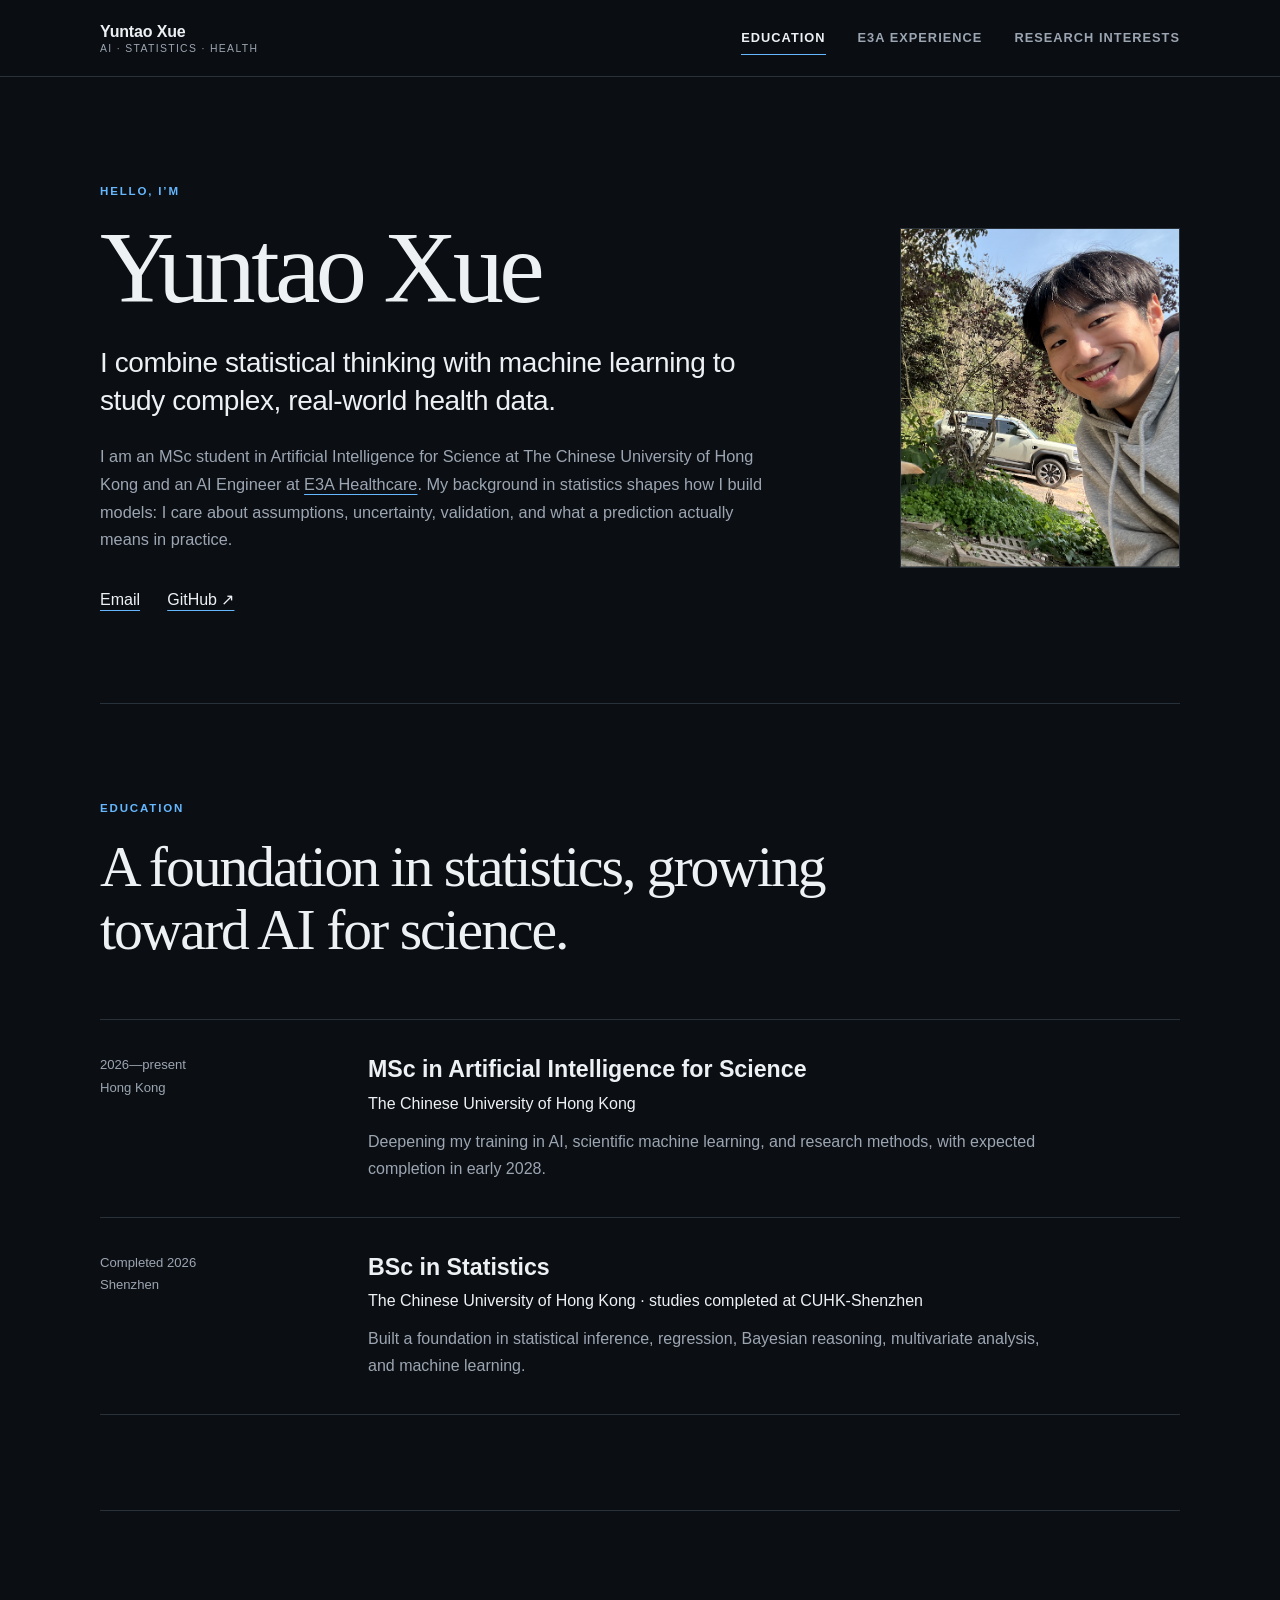
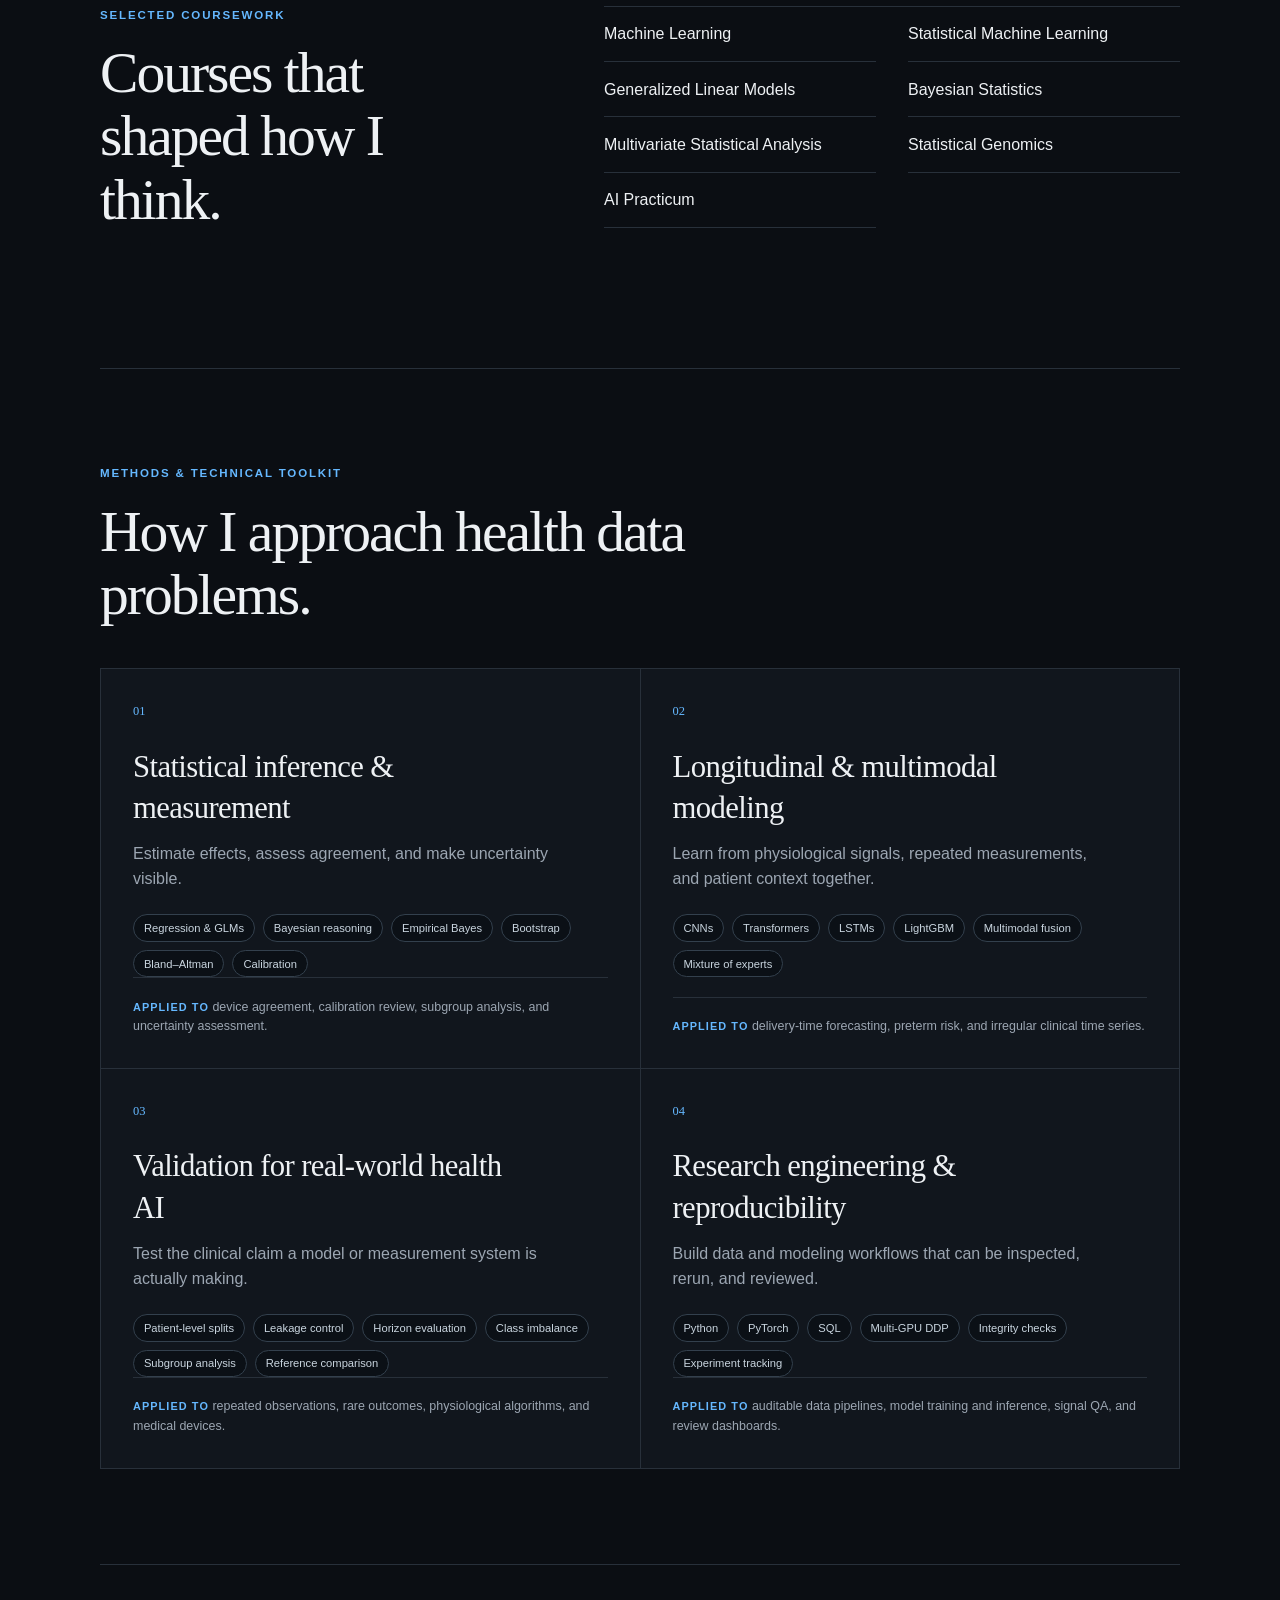
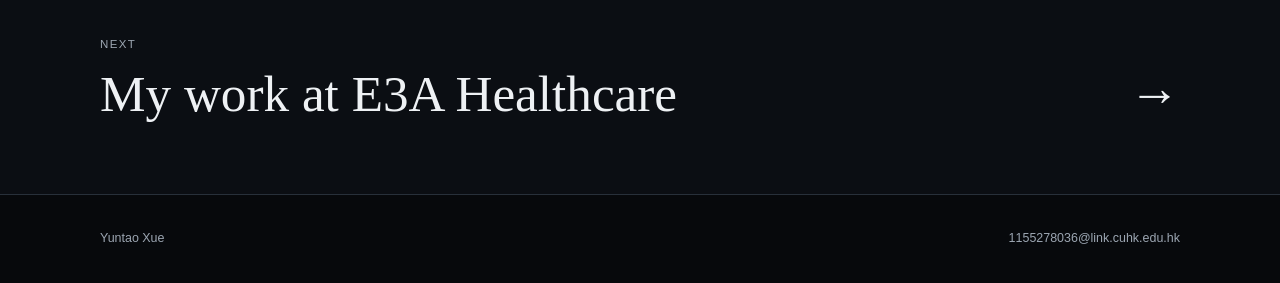
==== commit bfd0ec6f: "Make research methods more specific" ====
--- a/index.html
+++ b/index.html
@@ -7,7 +7,7 @@
     <meta name="theme-color" content="#0b0e13" />
     <title>Yuntao Xue | Education & Skills</title>
     <link rel="icon" href="assets/favicon.svg" type="image/svg+xml" />
-    <link rel="stylesheet" href="styles.css" />
+    <link rel="stylesheet" href="styles.css?v=20261012-methods-v3" />
   </head>
   <body>
     <a class="skip-link" href="#main">Skip to content</a>
@@ -85,25 +85,45 @@
 
       <section class="shell page-section" aria-labelledby="skills-title">
         <div class="section-heading compact">
-          <p class="label">Skills</p>
-          <h2 id="skills-title">Methods and tools I use in research.</h2>
+          <p class="label">Methods &amp; technical toolkit</p>
+          <h2 id="skills-title">How I approach health data problems.</h2>
         </div>
         <div class="skill-grid">
-          <article>
-            <h3>Statistics</h3>
-            <p>Regression and GLMs, Bayesian and empirical-Bayes reasoning, multivariate analysis, bootstrap methods, measurement agreement, calibration, and uncertainty assessment.</p>
+          <article class="method-card">
+            <span class="method-number">01</span>
+            <h3>Statistical inference &amp; measurement</h3>
+            <p class="method-purpose">Estimate effects, assess agreement, and make uncertainty visible.</p>
+            <div class="method-tags" aria-label="Statistical methods">
+              <span>Regression &amp; GLMs</span><span>Bayesian reasoning</span><span>Empirical Bayes</span><span>Bootstrap</span><span>Bland–Altman</span><span>Calibration</span>
+            </div>
+            <p class="method-application"><strong>Applied to</strong> device agreement, calibration review, subgroup analysis, and uncertainty assessment.</p>
           </article>
-          <article>
-            <h3>Machine learning & deep learning</h3>
-            <p>PyTorch, CNNs, Transformers, LSTMs, LightGBM, representation learning, multimodal fusion, class-imbalanced learning, and multi-GPU training.</p>
+          <article class="method-card">
+            <span class="method-number">02</span>
+            <h3>Longitudinal &amp; multimodal modeling</h3>
+            <p class="method-purpose">Learn from physiological signals, repeated measurements, and patient context together.</p>
+            <div class="method-tags" aria-label="Machine learning methods">
+              <span>CNNs</span><span>Transformers</span><span>LSTMs</span><span>LightGBM</span><span>Multimodal fusion</span><span>Mixture of experts</span>
+            </div>
+            <p class="method-application"><strong>Applied to</strong> delivery-time forecasting, preterm risk, and irregular clinical time series.</p>
           </article>
-          <article>
-            <h3>Health data research</h3>
-            <p>Longitudinal modeling, physiological time series, patient-level validation, subgroup analysis, signal-quality assessment, and medical device agreement.</p>
+          <article class="method-card">
+            <span class="method-number">03</span>
+            <h3>Validation for real-world health AI</h3>
+            <p class="method-purpose">Test the clinical claim a model or measurement system is actually making.</p>
+            <div class="method-tags" aria-label="Validation methods">
+              <span>Patient-level splits</span><span>Leakage control</span><span>Horizon evaluation</span><span>Class imbalance</span><span>Subgroup analysis</span><span>Reference comparison</span>
+            </div>
+            <p class="method-application"><strong>Applied to</strong> repeated observations, rare outcomes, physiological algorithms, and medical devices.</p>
           </article>
-          <article>
-            <h3>Data & reproducibility</h3>
-            <p>Python, SQL, database querying, auditable data pipelines, experiment tracking, statistical reporting, visualization, and reproducible evaluation.</p>
+          <article class="method-card">
+            <span class="method-number">04</span>
+            <h3>Research engineering &amp; reproducibility</h3>
+            <p class="method-purpose">Build data and modeling workflows that can be inspected, rerun, and reviewed.</p>
+            <div class="method-tags" aria-label="Engineering tools">
+              <span>Python</span><span>PyTorch</span><span>SQL</span><span>Multi-GPU DDP</span><span>Integrity checks</span><span>Experiment tracking</span>
+            </div>
+            <p class="method-application"><strong>Applied to</strong> auditable data pipelines, model training and inference, signal QA, and review dashboards.</p>
           </article>
         </div>
       </section>
@@ -117,6 +137,6 @@
     <footer class="site-footer">
       <div class="shell"><span>Yuntao Xue</span><span>1155278036@link.cuhk.edu.hk</span></div>
     </footer>
-    <script src="script.js"></script>
+    <script src="script.js?v=20261012-3page"></script>
   </body>
 </html>
--- a/styles.css
+++ b/styles.css
@@ -60,9 +60,15 @@
 .simple-list li { padding: .85rem 0; border-bottom: 1px solid var(--line); }
 .course-list { display: grid; grid-template-columns: repeat(2, 1fr); column-gap: 2rem; }
 .skill-grid { display: grid; grid-template-columns: repeat(2, 1fr); gap: 1px; background: var(--line); border: 1px solid var(--line); }
-.skill-grid article { min-height: 225px; padding: 28px; background: var(--surface); }
-.skill-grid h3 { color: var(--accent); font-size: 1rem; }
-.skill-grid p { margin: .8rem 0 0; color: var(--muted); }
+.skill-grid article { min-height: 370px; padding: 32px; background: var(--surface); }
+.method-card { display: flex; flex-direction: column; }
+.method-number { color: var(--accent); font-family: var(--serif); font-size: .78rem; }
+.skill-grid .method-card h3 { max-width: 380px; margin-top: 1.5rem; color: var(--text); font-family: var(--serif); font-size: clamp(1.55rem, 2.4vw, 2rem); font-weight: 400; letter-spacing: -.02em; }
+.skill-grid .method-purpose { max-width: 430px; margin: .8rem 0 0; color: var(--muted); line-height: 1.55; }
+.method-tags { display: flex; flex-wrap: wrap; gap: 8px; margin-top: 1.4rem; }
+.method-tags span { padding: .36rem .62rem; color: #c9d5df; background: #0b1016; border: 1px solid #33404d; border-radius: 999px; font-size: .7rem; line-height: 1.25; }
+.skill-grid .method-application { margin: auto 0 0; padding-top: 1.2rem; color: var(--muted); border-top: 1px solid var(--line); font-size: .78rem; line-height: 1.55; }
+.method-application strong { color: var(--accent); font-size: .68rem; text-transform: uppercase; letter-spacing: .1em; }
 
 .next-page { padding-block: 70px; }
 .next-page > p { margin: 0 0 .5rem; color: var(--muted); font-size: .72rem; text-transform: uppercase; letter-spacing: .12em; }
@@ -72,17 +78,32 @@
 .page-intro { min-height: 480px; display: grid; grid-template-columns: 1fr .8fr; gap: clamp(60px, 10vw, 130px); align-items: center; }
 .page-intro h1 { font-size: clamp(4rem, 9vw, 7.5rem); }
 .intro-side > p:last-child { color: var(--muted); }
+.experience-intro { min-height: 430px; }
+.experience-intro .lead { font-size: clamp(1.35rem, 2.5vw, 1.9rem); }
+.expertise-strip { background: var(--surface); border-bottom: 1px solid var(--line); }
+.expertise-grid { display: grid; grid-template-columns: repeat(4, 1fr); }
+.expertise-grid > div { min-height: 154px; padding: 28px 22px; border-left: 1px solid var(--line); display: flex; flex-direction: column; }
+.expertise-grid > div:last-child { border-right: 1px solid var(--line); }
+.expertise-grid span { color: var(--accent); font-family: var(--serif); font-size: .8rem; }
+.expertise-grid strong { margin-top: auto; font-size: .94rem; line-height: 1.35; }
+.expertise-grid small { margin-top: .35rem; color: var(--muted); font-size: .75rem; line-height: 1.45; }
 .projects-section { padding-top: 90px; }
-.project-stack { border-top: 1px solid var(--line); }
-.project { display: grid; grid-template-columns: .85fr 1.15fr; gap: clamp(50px, 8vw, 100px); padding-block: 52px; border-bottom: 1px solid var(--line); }
-.project-title { display: grid; grid-template-columns: 38px 1fr; gap: 1rem; align-items: start; }
-.project-title > span { color: var(--accent); font-family: var(--serif); }
-.project-title p { margin: 0 0 .5rem; color: var(--muted); font-size: .72rem; text-transform: uppercase; letter-spacing: .1em; }
-.project-title h3 { font-family: var(--serif); font-size: clamp(1.55rem, 2.8vw, 2.35rem); font-weight: 400; }
+.project-heading { max-width: 900px; }
+.project-stack { display: grid; gap: 24px; }
+.project-card { padding: clamp(28px, 4vw, 46px); background: var(--surface); border: 1px solid var(--line); }
+.project-card-head { display: grid; grid-template-columns: 52px 1fr; gap: 1rem; }
+.project-number { color: var(--accent); font-family: var(--serif); font-size: 1rem; }
+.project-domain { margin: 0 0 .55rem; color: var(--accent); font-size: .7rem; font-weight: 700; text-transform: uppercase; letter-spacing: .13em; }
+.project-card h3 { max-width: 760px; font-family: var(--serif); font-size: clamp(1.8rem, 3.5vw, 2.75rem); font-weight: 400; letter-spacing: -.025em; }
+.project-summary { max-width: 750px; margin: 1rem 0 0; color: var(--muted); font-size: 1.02rem; line-height: 1.55; }
+.project-card-body { display: grid; grid-template-columns: minmax(0, 1fr) 250px; gap: clamp(38px, 7vw, 80px); margin: 34px 0 0 68px; padding-top: 30px; border-top: 1px solid var(--line); }
 .contribution-label { margin: 0 0 .8rem; color: var(--accent); font-size: .72rem; font-weight: 700; text-transform: uppercase; letter-spacing: .12em; }
-.contributions ul { padding: 0; margin: 0; list-style: none; }
-.contributions li { position: relative; padding: .68rem 0 .68rem 1.15rem; color: var(--muted); border-top: 1px solid var(--line); }
-.contributions li::before { content: ""; position: absolute; left: 0; top: 1.42rem; width: 4px; height: 4px; background: var(--accent); border-radius: 50%; }
+.project-contribution ul { padding: 0; margin: 0; list-style: none; }
+.project-contribution li { position: relative; padding: .5rem 0 .5rem 1.15rem; color: var(--text); line-height: 1.55; }
+.project-contribution li::before { content: ""; position: absolute; left: 0; top: 1.15rem; width: 5px; height: 5px; background: var(--accent); border-radius: 50%; }
+.expertise-tags { align-content: start; display: flex; flex-wrap: wrap; gap: 8px; }
+.expertise-tags::before { content: "Expertise"; flex-basis: 100%; margin-bottom: .25rem; color: var(--muted); font-size: .68rem; font-weight: 700; text-transform: uppercase; letter-spacing: .12em; }
+.expertise-tags span { padding: .38rem .68rem; color: #c9d5df; background: #0b1016; border: 1px solid #33404d; border-radius: 999px; font-size: .72rem; line-height: 1.3; }
 .reflection { padding-block: 90px; border-bottom: 1px solid var(--line); }
 blockquote { max-width: 900px; margin: 0; font-family: var(--serif); font-size: clamp(2rem, 4.5vw, 4rem); font-weight: 400; line-height: 1.18; letter-spacing: -.03em; }
 
@@ -117,7 +138,10 @@
   .portrait { width: 210px; height: 270px; }
   .page-intro, .two-columns, .methods-grid { grid-template-columns: 1fr; }
   .page-intro { gap: 1rem; }
-  .project { grid-template-columns: 1fr; gap: 2.2rem; }
+  .expertise-grid { grid-template-columns: repeat(2, 1fr); }
+  .expertise-grid > div:nth-child(2) { border-right: 1px solid var(--line); }
+  .expertise-grid > div:nth-child(-n+2) { border-bottom: 1px solid var(--line); }
+  .project-card-body { grid-template-columns: 1fr; margin-left: 0; gap: 28px; }
   .interest-opening { grid-template-columns: 1fr; gap: 2rem; }
   .interest-list article { grid-template-columns: 40px 1fr; }
   .interest-list h3, .interest-list p { grid-column: 2; }
@@ -134,7 +158,15 @@
   .timeline-item { grid-template-columns: 1fr; gap: 1rem; }
   .timeline-meta { flex-direction: row; gap: 1rem; }
   .course-list, .skill-grid { grid-template-columns: 1fr; }
+  .skill-grid article { min-height: auto; }
+  .skill-grid .method-application { margin-top: 1.6rem; }
   .page-intro, .interest-intro { min-height: auto; }
+  .expertise-grid { grid-template-columns: 1fr; }
+  .expertise-grid > div { min-height: 120px; border-right: 1px solid var(--line); border-bottom: 1px solid var(--line); }
+  .expertise-grid > div:last-child { border-bottom: 0; }
+  .project-card { padding: 24px 20px; }
+  .project-card-head { grid-template-columns: 34px 1fr; }
+  .project-card-body { margin-top: 26px; }
   .interest-list article { grid-template-columns: 28px 1fr; gap: 1rem; }
   .site-footer .shell { padding-block: 1.2rem; flex-direction: column; align-items: flex-start; justify-content: center; }
 }
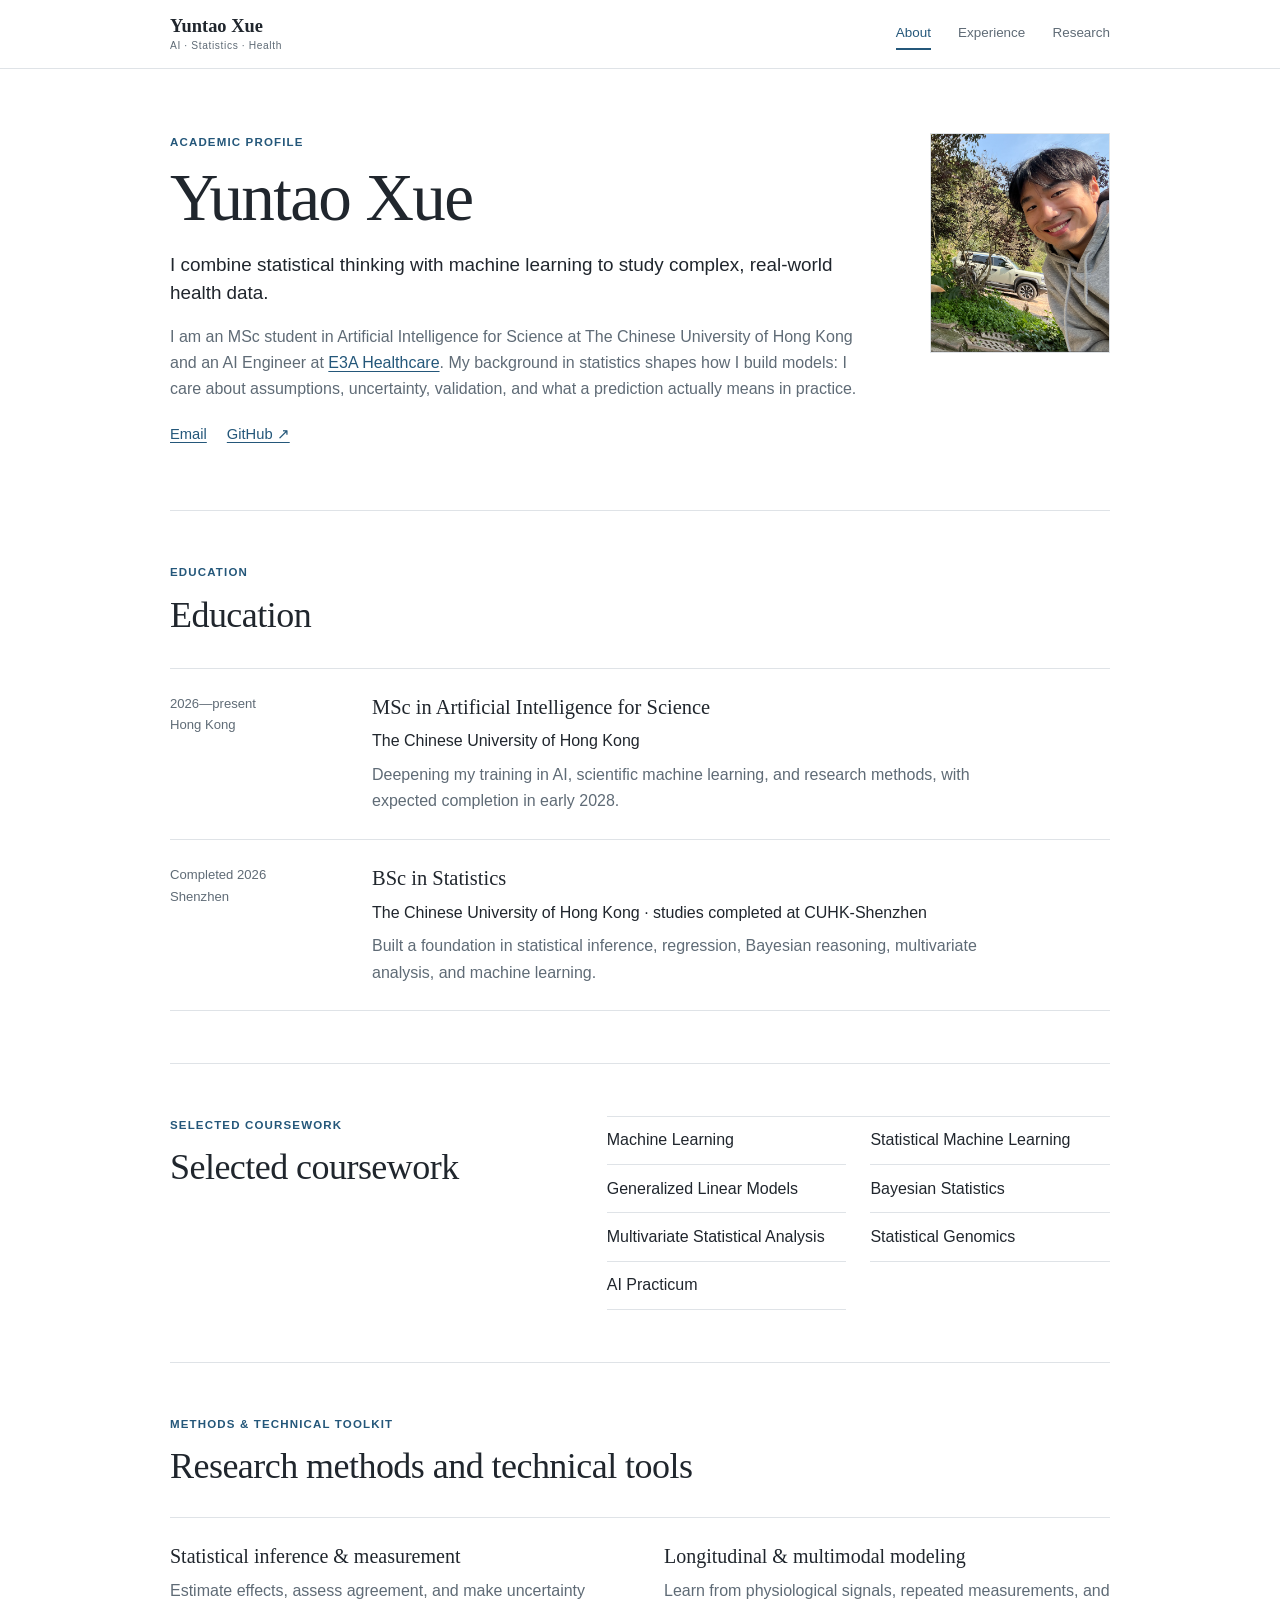
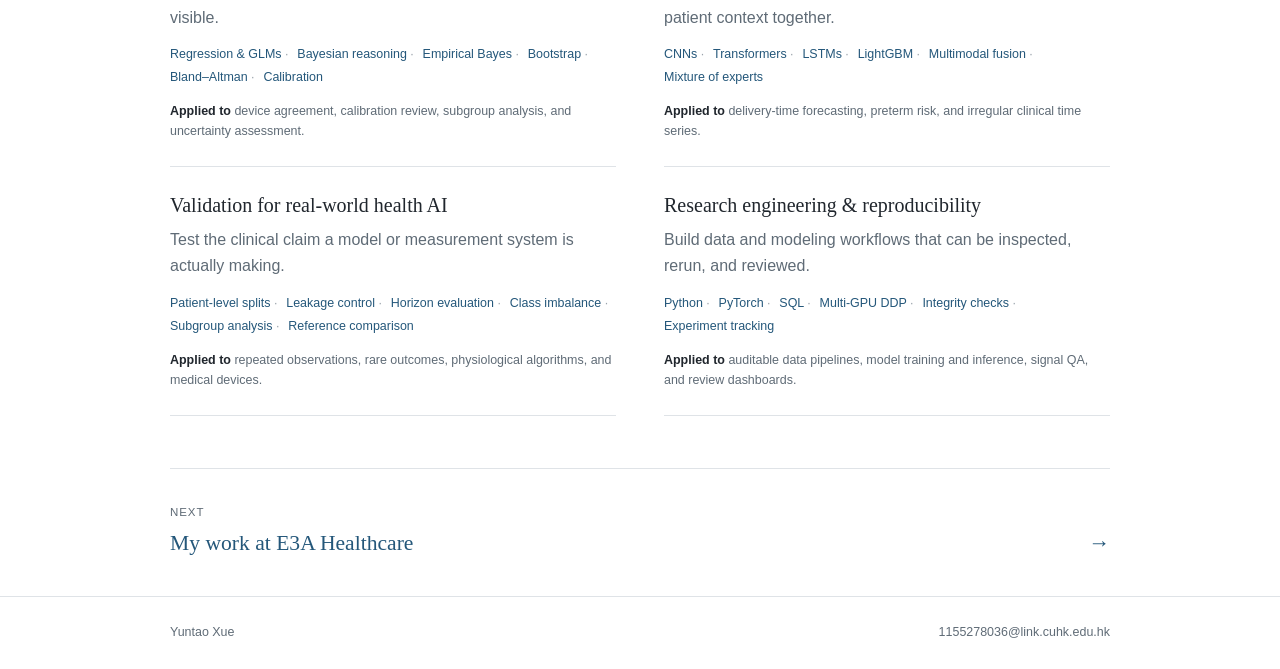
==== commit 899def87: "Adopt a minimal academic website design" ====
--- a/index.html
+++ b/index.html
@@ -4,10 +4,10 @@
     <meta charset="utf-8" />
     <meta name="viewport" content="width=device-width, initial-scale=1" />
     <meta name="description" content="Education, training, and technical skills of Yuntao Xue, an MSc student in Artificial Intelligence for Science at CUHK and AI Engineer at E3A Healthcare." />
-    <meta name="theme-color" content="#0b0e13" />
-    <title>Yuntao Xue | Education & Skills</title>
+    <meta name="theme-color" content="#ffffff" />
+    <title>Yuntao Xue | Academic Profile</title>
     <link rel="icon" href="assets/favicon.svg" type="image/svg+xml" />
-    <link rel="stylesheet" href="styles.css?v=20261012-methods-v3" />
+    <link rel="stylesheet" href="styles.css?v=20261013-academic-v5" />
   </head>
   <body>
     <a class="skip-link" href="#main">Skip to content</a>
@@ -16,9 +16,9 @@
         <a class="brand" href="index.html"><span>Yuntao Xue</span><small>AI · Statistics · Health</small></a>
         <button class="menu-button" type="button" aria-expanded="false" aria-controls="nav-links">Menu</button>
         <nav id="nav-links" aria-label="Main navigation">
-          <a class="active" href="index.html">Education</a>
-          <a href="experience.html">E3A Experience</a>
-          <a href="interests.html">Research Interests</a>
+          <a class="active" href="index.html">About</a>
+          <a href="experience.html">Experience</a>
+          <a href="interests.html">Research</a>
         </nav>
       </div>
     </header>
@@ -26,7 +26,7 @@
     <main id="main">
       <section class="shell intro intro-profile">
         <div class="intro-copy">
-          <p class="label">Hello, I’m</p>
+          <p class="label">Academic profile</p>
           <h1>Yuntao Xue</h1>
           <p class="lead">I combine statistical thinking with machine learning to study complex, real-world health data.</p>
           <p class="intro-text">
@@ -45,7 +45,7 @@
       <section class="shell page-section" aria-labelledby="education-title">
         <div class="section-heading">
           <p class="label">Education</p>
-          <h2 id="education-title">A foundation in statistics, growing toward AI for science.</h2>
+          <h2 id="education-title">Education</h2>
         </div>
         <div class="timeline">
           <article class="timeline-item">
@@ -70,7 +70,7 @@
       <section class="shell page-section two-columns" aria-labelledby="coursework-title">
         <div class="section-heading compact">
           <p class="label">Selected coursework</p>
-          <h2 id="coursework-title">Courses that shaped how I think.</h2>
+          <h2 id="coursework-title">Selected coursework</h2>
         </div>
         <ul class="simple-list course-list">
           <li>Machine Learning</li>
@@ -86,7 +86,7 @@
       <section class="shell page-section" aria-labelledby="skills-title">
         <div class="section-heading compact">
           <p class="label">Methods &amp; technical toolkit</p>
-          <h2 id="skills-title">How I approach health data problems.</h2>
+          <h2 id="skills-title">Research methods and technical tools</h2>
         </div>
         <div class="skill-grid">
           <article class="method-card">
--- a/styles.css
+++ b/styles.css
@@ -1,174 +1,167 @@
 :root {
-  --bg: #0b0e13;
-  --surface: #11161d;
-  --text: #eef1f4;
-  --muted: #9ca6b2;
-  --line: #28303a;
-  --accent: #65b8ff;
-  --shell: 1080px;
-  --sans: Inter, ui-sans-serif, -apple-system, BlinkMacSystemFont, "Segoe UI", sans-serif;
+  --bg: #ffffff;
+  --surface: #f6f7f8;
+  --text: #20262d;
+  --muted: #5f6b76;
+  --line: #dfe3e7;
+  --accent: #24577a;
+  --shell: 940px;
+  --sans: -apple-system, BlinkMacSystemFont, "Segoe UI", Helvetica, Arial, sans-serif;
   --serif: Georgia, "Times New Roman", serif;
 }
 
 * { box-sizing: border-box; }
 html { scroll-behavior: smooth; }
-body { margin: 0; color: var(--text); background: var(--bg); font-family: var(--sans); font-size: 16px; line-height: 1.7; }
-::selection { color: #06111b; background: var(--accent); }
-a { color: inherit; }
+body { margin: 0; color: var(--text); background: var(--bg); font-family: var(--sans); font-size: 16px; line-height: 1.65; }
+::selection { color: #fff; background: var(--accent); }
+a { color: var(--accent); text-underline-offset: 3px; }
 .shell { width: min(var(--shell), calc(100% - 48px)); margin-inline: auto; }
-.skip-link { position: fixed; left: 1rem; top: -5rem; z-index: 100; padding: .65rem 1rem; color: var(--bg); background: var(--text); text-decoration: none; }
+.skip-link { position: fixed; left: 1rem; top: -5rem; z-index: 100; padding: .6rem .9rem; color: #fff; background: var(--accent); }
 .skip-link:focus { top: 1rem; }
 
-.site-header { position: sticky; top: 0; z-index: 20; background: rgba(11, 14, 19, .92); border-bottom: 1px solid var(--line); backdrop-filter: blur(12px); }
-.nav-wrap { min-height: 76px; display: flex; align-items: center; justify-content: space-between; gap: 2rem; }
-.brand { display: flex; flex-direction: column; text-decoration: none; line-height: 1.25; }
-.brand span { font-weight: 700; letter-spacing: -.01em; }
-.brand small { color: var(--muted); font-size: .65rem; text-transform: uppercase; letter-spacing: .13em; }
-nav { display: flex; align-items: center; gap: 2rem; }
-nav a { padding-block: 6px; color: var(--muted); border-bottom: 1px solid transparent; font-size: .8rem; font-weight: 650; text-decoration: none; text-transform: uppercase; letter-spacing: .08em; }
-nav a:hover, nav a.active { color: var(--text); border-color: var(--accent); }
-.menu-button { display: none; padding: .45rem .7rem; color: var(--text); background: transparent; border: 1px solid var(--line); font: inherit; font-size: .8rem; }
+.site-header { position: sticky; top: 0; z-index: 20; background: rgba(255,255,255,.96); border-bottom: 1px solid var(--line); }
+.nav-wrap { min-height: 68px; display: flex; align-items: center; justify-content: space-between; gap: 2rem; }
+.brand { display: flex; flex-direction: column; color: var(--text); text-decoration: none; line-height: 1.2; }
+.brand span { font-family: var(--serif); font-size: 1.15rem; font-weight: 700; }
+.brand small { margin-top: .2rem; color: var(--muted); font-size: .64rem; letter-spacing: .06em; }
+nav { display: flex; align-items: center; gap: 1.7rem; }
+nav a { padding-block: 4px; color: var(--muted); border-bottom: 2px solid transparent; font-size: .84rem; text-decoration: none; }
+nav a:hover, nav a.active { color: var(--accent); border-color: var(--accent); }
+.menu-button { display: none; padding: .4rem .65rem; color: var(--text); background: #fff; border: 1px solid var(--line); font: inherit; font-size: .82rem; }
 
-.intro { min-height: 540px; padding-block: 105px 90px; border-bottom: 1px solid var(--line); }
-.intro-profile { display: grid; grid-template-columns: minmax(0, 1fr) 280px; align-items: center; gap: clamp(55px, 10vw, 130px); }
-.label { margin: 0 0 1rem; color: var(--accent); font-size: .72rem; font-weight: 750; text-transform: uppercase; letter-spacing: .16em; }
 h1, h2, h3, p { overflow-wrap: break-word; }
-h1 { max-width: 850px; margin: 0; font-family: var(--serif); font-size: clamp(3.8rem, 8vw, 7rem); font-weight: 400; line-height: .98; letter-spacing: -.045em; }
-.lead { max-width: 760px; margin: 1.6rem 0 0; color: var(--text); font-size: clamp(1.25rem, 2.4vw, 1.75rem); line-height: 1.38; letter-spacing: -.015em; }
-.intro-text { max-width: 700px; margin: 1.4rem 0 0; color: var(--muted); font-size: 1.02rem; }
-.company-link { color: inherit; text-decoration-color: var(--accent); text-underline-offset: 4px; }
-.company-link:hover { color: var(--accent); }
-.inline-links { display: flex; flex-wrap: wrap; gap: .75rem 1.7rem; margin-top: 2rem; }
-.inline-links a { color: var(--text); text-underline-offset: 5px; text-decoration-color: var(--accent); }
-.inline-links a:hover { color: var(--accent); }
-.portrait { width: 280px; height: 340px; margin: 0; border: 1px solid var(--line); background: var(--surface); overflow: hidden; }
-.portrait img { width: 100%; height: 100%; display: block; object-fit: cover; object-position: 62% 42%; filter: saturate(.82) contrast(1.04); }
+h1 { margin: 0; font-family: var(--serif); font-size: clamp(2.65rem, 6vw, 4.2rem); font-weight: 400; line-height: 1.08; letter-spacing: -.025em; }
+h2 { margin: 0; font-family: var(--serif); font-size: clamp(1.65rem, 3vw, 2.25rem); font-weight: 400; line-height: 1.25; letter-spacing: -.015em; }
+h3 { margin: 0; font-size: 1.12rem; line-height: 1.4; }
+.label { margin: 0 0 .65rem; color: var(--accent); font-size: .72rem; font-weight: 700; text-transform: uppercase; letter-spacing: .1em; }
+.lead { max-width: 700px; margin: 1rem 0 0; color: var(--text); font-size: 1.18rem; line-height: 1.5; }
+.intro-text { max-width: 700px; margin: 1rem 0 0; color: var(--muted); }
+.company-link { color: var(--accent); }
+.inline-links { display: flex; flex-wrap: wrap; gap: .6rem 1.25rem; margin-top: 1.2rem; }
+.inline-links a { font-size: .92rem; }
 
-.page-section { padding-block: 95px; border-bottom: 1px solid var(--line); }
-.section-heading { max-width: 760px; margin-bottom: 58px; }
-.section-heading.compact { margin-bottom: 42px; }
-h2 { margin: 0; font-family: var(--serif); font-size: clamp(2.3rem, 4.5vw, 4rem); font-weight: 400; line-height: 1.1; letter-spacing: -.035em; }
-h3 { margin: 0; font-size: 1.25rem; line-height: 1.35; }
+.intro { padding-block: 64px; border-bottom: 1px solid var(--line); }
+.intro-profile { min-height: auto; display: grid; grid-template-columns: minmax(0, 1fr) 180px; align-items: start; gap: 64px; }
+.portrait { width: 180px; height: 220px; margin: 0; border: 1px solid var(--line); overflow: hidden; }
+.portrait img { width: 100%; height: 100%; display: block; object-fit: cover; object-position: 62% 42%; }
+
+.page-section { padding-block: 52px; border-bottom: 1px solid var(--line); }
+.section-heading { max-width: 720px; margin-bottom: 30px; }
+.section-heading.compact { margin-bottom: 28px; }
 .timeline { border-top: 1px solid var(--line); }
-.timeline-item { display: grid; grid-template-columns: 220px 1fr; gap: 3rem; padding-block: 34px; border-bottom: 1px solid var(--line); }
+.timeline-item { display: grid; grid-template-columns: 170px 1fr; gap: 2rem; padding-block: 24px; border-bottom: 1px solid var(--line); }
 .timeline-meta { display: flex; flex-direction: column; color: var(--muted); font-size: .82rem; }
-.timeline-item h3 { font-size: 1.45rem; }
-.timeline-item p { max-width: 690px; margin: .7rem 0 0; color: var(--muted); }
-.timeline-item .institution { margin-top: .25rem; color: var(--text); }
-.two-columns { display: grid; grid-template-columns: .8fr 1.2fr; gap: clamp(55px, 10vw, 120px); align-items: start; }
+.timeline-item h3 { font-family: var(--serif); font-size: 1.28rem; font-weight: 400; }
+.timeline-item p { max-width: 650px; margin: .45rem 0 0; color: var(--muted); }
+.timeline-item .institution { color: var(--text); }
+.two-columns { display: grid; grid-template-columns: 1fr 1.35fr; gap: 64px; align-items: start; }
 .simple-list { padding: 0; margin: 0; list-style: none; border-top: 1px solid var(--line); }
-.simple-list li { padding: .85rem 0; border-bottom: 1px solid var(--line); }
-.course-list { display: grid; grid-template-columns: repeat(2, 1fr); column-gap: 2rem; }
-.skill-grid { display: grid; grid-template-columns: repeat(2, 1fr); gap: 1px; background: var(--line); border: 1px solid var(--line); }
-.skill-grid article { min-height: 370px; padding: 32px; background: var(--surface); }
-.method-card { display: flex; flex-direction: column; }
-.method-number { color: var(--accent); font-family: var(--serif); font-size: .78rem; }
-.skill-grid .method-card h3 { max-width: 380px; margin-top: 1.5rem; color: var(--text); font-family: var(--serif); font-size: clamp(1.55rem, 2.4vw, 2rem); font-weight: 400; letter-spacing: -.02em; }
-.skill-grid .method-purpose { max-width: 430px; margin: .8rem 0 0; color: var(--muted); line-height: 1.55; }
-.method-tags { display: flex; flex-wrap: wrap; gap: 8px; margin-top: 1.4rem; }
-.method-tags span { padding: .36rem .62rem; color: #c9d5df; background: #0b1016; border: 1px solid #33404d; border-radius: 999px; font-size: .7rem; line-height: 1.25; }
-.skill-grid .method-application { margin: auto 0 0; padding-top: 1.2rem; color: var(--muted); border-top: 1px solid var(--line); font-size: .78rem; line-height: 1.55; }
-.method-application strong { color: var(--accent); font-size: .68rem; text-transform: uppercase; letter-spacing: .1em; }
+.simple-list li { padding: .65rem 0; border-bottom: 1px solid var(--line); }
+.course-list { display: grid; grid-template-columns: repeat(2, 1fr); column-gap: 1.5rem; }
 
-.next-page { padding-block: 70px; }
-.next-page > p { margin: 0 0 .5rem; color: var(--muted); font-size: .72rem; text-transform: uppercase; letter-spacing: .12em; }
-.next-page a { display: flex; justify-content: space-between; gap: 1rem; font-family: var(--serif); font-size: clamp(1.8rem, 4vw, 3.2rem); line-height: 1.2; text-decoration: none; }
-.next-page a:hover { color: var(--accent); }
+.skill-grid { display: grid; grid-template-columns: repeat(2, 1fr); column-gap: 48px; border-top: 1px solid var(--line); }
+.skill-grid article { min-height: 0; padding: 24px 0; background: transparent; border-bottom: 1px solid var(--line); }
+.method-number { display: none; }
+.skill-grid .method-card h3 { max-width: none; margin: 0; color: var(--text); font-family: var(--serif); font-size: 1.25rem; font-weight: 400; }
+.skill-grid .method-purpose { margin: .5rem 0 0; color: var(--muted); }
+.method-tags { display: flex; flex-wrap: wrap; gap: .15rem .55rem; margin-top: .8rem; }
+.method-tags span { padding: 0; color: var(--accent); background: transparent; border: 0; border-radius: 0; font-size: .78rem; }
+.method-tags span:not(:last-child)::after { content: " ·"; color: #9aa3ab; }
+.skill-grid .method-application { margin: .85rem 0 0; padding: 0; color: var(--muted); border: 0; font-size: .78rem; }
+.method-application strong { color: var(--text); font-size: inherit; text-transform: none; letter-spacing: 0; }
 
-.page-intro { min-height: 480px; display: grid; grid-template-columns: 1fr .8fr; gap: clamp(60px, 10vw, 130px); align-items: center; }
-.page-intro h1 { font-size: clamp(4rem, 9vw, 7.5rem); }
-.intro-side > p:last-child { color: var(--muted); }
-.experience-intro { min-height: 430px; }
-.experience-intro .lead { font-size: clamp(1.35rem, 2.5vw, 1.9rem); }
-.expertise-strip { background: var(--surface); border-bottom: 1px solid var(--line); }
-.expertise-grid { display: grid; grid-template-columns: repeat(4, 1fr); }
-.expertise-grid > div { min-height: 154px; padding: 28px 22px; border-left: 1px solid var(--line); display: flex; flex-direction: column; }
-.expertise-grid > div:last-child { border-right: 1px solid var(--line); }
-.expertise-grid span { color: var(--accent); font-family: var(--serif); font-size: .8rem; }
-.expertise-grid strong { margin-top: auto; font-size: .94rem; line-height: 1.35; }
-.expertise-grid small { margin-top: .35rem; color: var(--muted); font-size: .75rem; line-height: 1.45; }
-.projects-section { padding-top: 90px; }
-.project-heading { max-width: 900px; }
-.project-stack { display: grid; gap: 24px; }
-.project-card { padding: clamp(28px, 4vw, 46px); background: var(--surface); border: 1px solid var(--line); }
-.project-card-head { display: grid; grid-template-columns: 52px 1fr; gap: 1rem; }
-.project-number { color: var(--accent); font-family: var(--serif); font-size: 1rem; }
-.project-domain { margin: 0 0 .55rem; color: var(--accent); font-size: .7rem; font-weight: 700; text-transform: uppercase; letter-spacing: .13em; }
-.project-card h3 { max-width: 760px; font-family: var(--serif); font-size: clamp(1.8rem, 3.5vw, 2.75rem); font-weight: 400; letter-spacing: -.025em; }
-.project-summary { max-width: 750px; margin: 1rem 0 0; color: var(--muted); font-size: 1.02rem; line-height: 1.55; }
-.project-card-body { display: grid; grid-template-columns: minmax(0, 1fr) 250px; gap: clamp(38px, 7vw, 80px); margin: 34px 0 0 68px; padding-top: 30px; border-top: 1px solid var(--line); }
-.contribution-label { margin: 0 0 .8rem; color: var(--accent); font-size: .72rem; font-weight: 700; text-transform: uppercase; letter-spacing: .12em; }
-.project-contribution ul { padding: 0; margin: 0; list-style: none; }
-.project-contribution li { position: relative; padding: .5rem 0 .5rem 1.15rem; color: var(--text); line-height: 1.55; }
-.project-contribution li::before { content: ""; position: absolute; left: 0; top: 1.15rem; width: 5px; height: 5px; background: var(--accent); border-radius: 50%; }
-.expertise-tags { align-content: start; display: flex; flex-wrap: wrap; gap: 8px; }
-.expertise-tags::before { content: "Expertise"; flex-basis: 100%; margin-bottom: .25rem; color: var(--muted); font-size: .68rem; font-weight: 700; text-transform: uppercase; letter-spacing: .12em; }
-.expertise-tags span { padding: .38rem .68rem; color: #c9d5df; background: #0b1016; border: 1px solid #33404d; border-radius: 999px; font-size: .72rem; line-height: 1.3; }
-.reflection { padding-block: 90px; border-bottom: 1px solid var(--line); }
-blockquote { max-width: 900px; margin: 0; font-family: var(--serif); font-size: clamp(2rem, 4.5vw, 4rem); font-weight: 400; line-height: 1.18; letter-spacing: -.03em; }
+.next-page { padding-block: 34px; }
+.next-page > p { margin: 0 0 .25rem; color: var(--muted); font-size: .72rem; text-transform: uppercase; letter-spacing: .08em; }
+.next-page a { display: flex; justify-content: space-between; gap: 1rem; font-family: var(--serif); font-size: 1.35rem; text-decoration: none; }
 
-.interest-intro { min-height: 650px; }
-.interest-intro h1 { max-width: 1020px; font-size: clamp(3.4rem, 7vw, 6.4rem); }
-.interest-opening { display: grid; grid-template-columns: 1fr 1fr; gap: clamp(50px, 9vw, 110px); margin-top: 65px; }
+.page-intro { min-height: auto; display: grid; grid-template-columns: .7fr 1.3fr; gap: 70px; align-items: start; }
+.page-intro h1 { font-size: clamp(2.5rem, 5vw, 3.6rem); }
+.intro-side > p:not(.lead) { color: var(--muted); }
+.experience-intro { min-height: auto; }
+.experience-intro .lead { font-size: 1.18rem; }
+.expertise-strip { border-bottom: 1px solid var(--line); }
+.expertise-grid { display: grid; grid-template-columns: repeat(2, 1fr); column-gap: 48px; }
+.expertise-grid > div { min-height: 0; padding: 18px 0; border-bottom: 1px solid var(--line); display: grid; grid-template-columns: 28px 1fr; gap: 0 12px; }
+.expertise-grid > div:nth-last-child(-n+2) { border-bottom: 0; }
+.expertise-grid span { grid-row: 1 / 3; color: var(--muted); font-family: var(--serif); font-size: .78rem; }
+.expertise-grid strong { font-size: .92rem; }
+.expertise-grid small { color: var(--muted); font-size: .78rem; }
+
+.projects-section { padding-top: 52px; }
+.project-heading { max-width: 760px; }
+.project-stack { border-top: 1px solid var(--line); }
+.project-card { padding: 36px 0; background: transparent; border: 0; border-bottom: 1px solid var(--line); }
+.project-card-head { display: grid; grid-template-columns: 36px 1fr; gap: 1rem; }
+.project-number { color: var(--muted); font-family: var(--serif); font-size: .78rem; }
+.project-domain { margin: 0 0 .3rem; color: var(--accent); font-size: .7rem; font-weight: 700; text-transform: uppercase; letter-spacing: .08em; }
+.project-card h3 { max-width: 760px; font-family: var(--serif); font-size: 1.55rem; font-weight: 400; }
+.project-highlight { max-width: 760px; margin-top: .9rem; padding: 0; background: transparent; border: 0; }
+.project-highlight span { display: block; color: var(--muted); font-size: .68rem; font-weight: 700; text-transform: uppercase; letter-spacing: .06em; }
+.project-highlight p { margin: .25rem 0 0; color: var(--text); font-size: .98rem; line-height: 1.55; }
+.project-card-body { display: grid; grid-template-columns: minmax(0, 1fr) 220px; gap: 48px; margin: 22px 0 0 52px; padding: 0; border: 0; }
+.contribution-label { margin: 0 0 .45rem; color: var(--muted); font-size: .68rem; font-weight: 700; text-transform: uppercase; letter-spacing: .06em; }
+.project-contribution ul { padding-left: 1.1rem; margin: 0; }
+.project-contribution li { padding: .25rem 0; color: var(--text); line-height: 1.5; }
+.project-contribution li::before { display: none; }
+.expertise-tags { align-content: start; display: flex; flex-wrap: wrap; gap: .12rem .45rem; }
+.expertise-tags::before { content: "Methods"; flex-basis: 100%; margin-bottom: .3rem; color: var(--muted); font-size: .68rem; font-weight: 700; text-transform: uppercase; letter-spacing: .06em; }
+.expertise-tags span { padding: 0; color: var(--accent); background: transparent; border: 0; border-radius: 0; font-size: .76rem; }
+.expertise-tags span:not(:last-child)::after { content: " ·"; color: #9aa3ab; }
+.reflection { padding-block: 48px; border-bottom: 1px solid var(--line); }
+blockquote { max-width: 760px; margin: 0; font-family: var(--serif); font-size: 1.35rem; line-height: 1.5; }
+
+.interest-intro { min-height: auto; }
+.interest-intro h1 { max-width: 820px; font-size: clamp(2.3rem, 5vw, 3.4rem); }
+.interest-opening { display: grid; grid-template-columns: 1fr 1fr; gap: 48px; margin-top: 30px; }
 .interest-opening .lead, .interest-opening > p:last-child { margin: 0; }
 .interest-opening > p:last-child { color: var(--muted); }
 .interest-list { border-top: 1px solid var(--line); }
-.interest-list article { display: grid; grid-template-columns: 55px .75fr 1fr; gap: 1.5rem; padding-block: 32px; border-bottom: 1px solid var(--line); }
-.interest-list article > span { color: var(--accent); font-family: var(--serif); }
-.interest-list h3 { font-family: var(--serif); font-size: clamp(1.5rem, 2.5vw, 2.25rem); font-weight: 400; }
+.interest-list article { display: grid; grid-template-columns: 36px .85fr 1.2fr; gap: 1.25rem; padding-block: 24px; border-bottom: 1px solid var(--line); }
+.interest-list article > span { color: var(--muted); font-family: var(--serif); font-size: .78rem; }
+.interest-list h3 { font-family: var(--serif); font-size: 1.2rem; font-weight: 400; }
 .interest-list p { margin: 0; color: var(--muted); }
-.methods-band { padding-block: 95px; background: var(--surface); border-bottom: 1px solid var(--line); }
-.methods-grid { display: grid; grid-template-columns: .8fr 1.2fr; gap: clamp(55px, 10vw, 120px); }
+.methods-band { padding-block: 52px; background: var(--surface); border-bottom: 1px solid var(--line); }
+.methods-grid { display: grid; grid-template-columns: .9fr 1.3fr; gap: 64px; }
 .methods-copy > p { margin-top: 0; color: var(--muted); }
 .methods-copy strong { color: var(--text); }
-.future-section { display: grid; grid-template-columns: .3fr 1.1fr .7fr; gap: 3rem; }
-.future-section .label { margin-top: .5rem; }
-.future-section > p:last-child { margin: .5rem 0 0; color: var(--muted); }
-.contact-block { padding-block: 95px 110px; }
-.contact-block h2 { max-width: 850px; }
+.future-section { display: grid; grid-template-columns: 150px 1fr; gap: 20px 48px; }
+.future-section .label { margin-top: .35rem; }
+.future-section > p:last-child { grid-column: 2; margin: 0; color: var(--muted); }
+.contact-block { padding-block: 52px 64px; }
+.contact-block h2 { max-width: 700px; }
 
-.site-footer { color: var(--muted); background: #07090c; border-top: 1px solid var(--line); }
-.site-footer .shell { min-height: 88px; display: flex; align-items: center; justify-content: space-between; gap: 1rem; font-size: .78rem; }
+.site-footer { color: var(--muted); background: #fff; border-top: 1px solid var(--line); }
+.site-footer .shell { min-height: 72px; display: flex; align-items: center; justify-content: space-between; gap: 1rem; font-size: .78rem; }
 
-@media (max-width: 800px) {
+@media (max-width: 760px) {
   .menu-button { display: block; }
-  nav { position: absolute; left: 0; right: 0; top: 75px; display: none; padding: 1rem 24px 1.4rem; background: var(--bg); border-bottom: 1px solid var(--line); }
-  nav.open { display: flex; flex-direction: column; align-items: flex-start; gap: .7rem; }
-  .intro-profile { grid-template-columns: 1fr 210px; gap: 2.5rem; }
-  .portrait { width: 210px; height: 270px; }
-  .page-intro, .two-columns, .methods-grid { grid-template-columns: 1fr; }
-  .page-intro { gap: 1rem; }
-  .expertise-grid { grid-template-columns: repeat(2, 1fr); }
-  .expertise-grid > div:nth-child(2) { border-right: 1px solid var(--line); }
-  .expertise-grid > div:nth-child(-n+2) { border-bottom: 1px solid var(--line); }
-  .project-card-body { grid-template-columns: 1fr; margin-left: 0; gap: 28px; }
-  .interest-opening { grid-template-columns: 1fr; gap: 2rem; }
-  .interest-list article { grid-template-columns: 40px 1fr; }
+  nav { position: absolute; left: 0; right: 0; top: 67px; display: none; padding: 1rem 24px; background: #fff; border-bottom: 1px solid var(--line); }
+  nav.open { display: flex; flex-direction: column; align-items: flex-start; gap: .65rem; }
+  .intro-profile { grid-template-columns: 1fr 150px; gap: 36px; }
+  .portrait { width: 150px; height: 185px; }
+  .page-intro, .two-columns, .methods-grid { grid-template-columns: 1fr; gap: 26px; }
+  .project-card-body { grid-template-columns: 1fr; gap: 20px; }
+  .interest-opening { grid-template-columns: 1fr; gap: 18px; }
+  .interest-list article { grid-template-columns: 28px 1fr; }
   .interest-list h3, .interest-list p { grid-column: 2; }
-  .future-section { grid-template-columns: 1fr; gap: 1.5rem; }
+  .future-section { grid-template-columns: 1fr; }
+  .future-section > p:last-child { grid-column: 1; }
 }
 
-@media (max-width: 560px) {
+@media (max-width: 540px) {
   .shell { width: min(var(--shell), calc(100% - 32px)); }
-  .intro { padding-block: 70px; }
+  .intro, .page-section, .methods-band, .contact-block { padding-block: 42px; }
   .intro-profile { grid-template-columns: 1fr; }
-  .portrait { grid-row: 1; width: 150px; height: 180px; }
-  h1 { font-size: 3.6rem; }
-  .page-section, .methods-band, .contact-block { padding-block: 70px; }
-  .timeline-item { grid-template-columns: 1fr; gap: 1rem; }
+  .portrait { grid-row: 1; width: 120px; height: 148px; }
+  h1 { font-size: 2.55rem; }
+  .timeline-item { grid-template-columns: 1fr; gap: .75rem; }
   .timeline-meta { flex-direction: row; gap: 1rem; }
-  .course-list, .skill-grid { grid-template-columns: 1fr; }
-  .skill-grid article { min-height: auto; }
-  .skill-grid .method-application { margin-top: 1.6rem; }
-  .page-intro, .interest-intro { min-height: auto; }
-  .expertise-grid { grid-template-columns: 1fr; }
-  .expertise-grid > div { min-height: 120px; border-right: 1px solid var(--line); border-bottom: 1px solid var(--line); }
-  .expertise-grid > div:last-child { border-bottom: 0; }
-  .project-card { padding: 24px 20px; }
-  .project-card-head { grid-template-columns: 34px 1fr; }
-  .project-card-body { margin-top: 26px; }
-  .interest-list article { grid-template-columns: 28px 1fr; gap: 1rem; }
-  .site-footer .shell { padding-block: 1.2rem; flex-direction: column; align-items: flex-start; justify-content: center; }
+  .course-list, .skill-grid, .expertise-grid { grid-template-columns: 1fr; }
+  .skill-grid { column-gap: 0; }
+  .expertise-grid > div:nth-last-child(2) { border-bottom: 1px solid var(--line); }
+  .project-card-head { grid-template-columns: 26px 1fr; }
+  .project-card-body { margin-left: 42px; }
+  .site-footer .shell { padding-block: 1rem; flex-direction: column; align-items: flex-start; justify-content: center; }
 }
 
 @media (prefers-reduced-motion: reduce) { html { scroll-behavior: auto; } }
